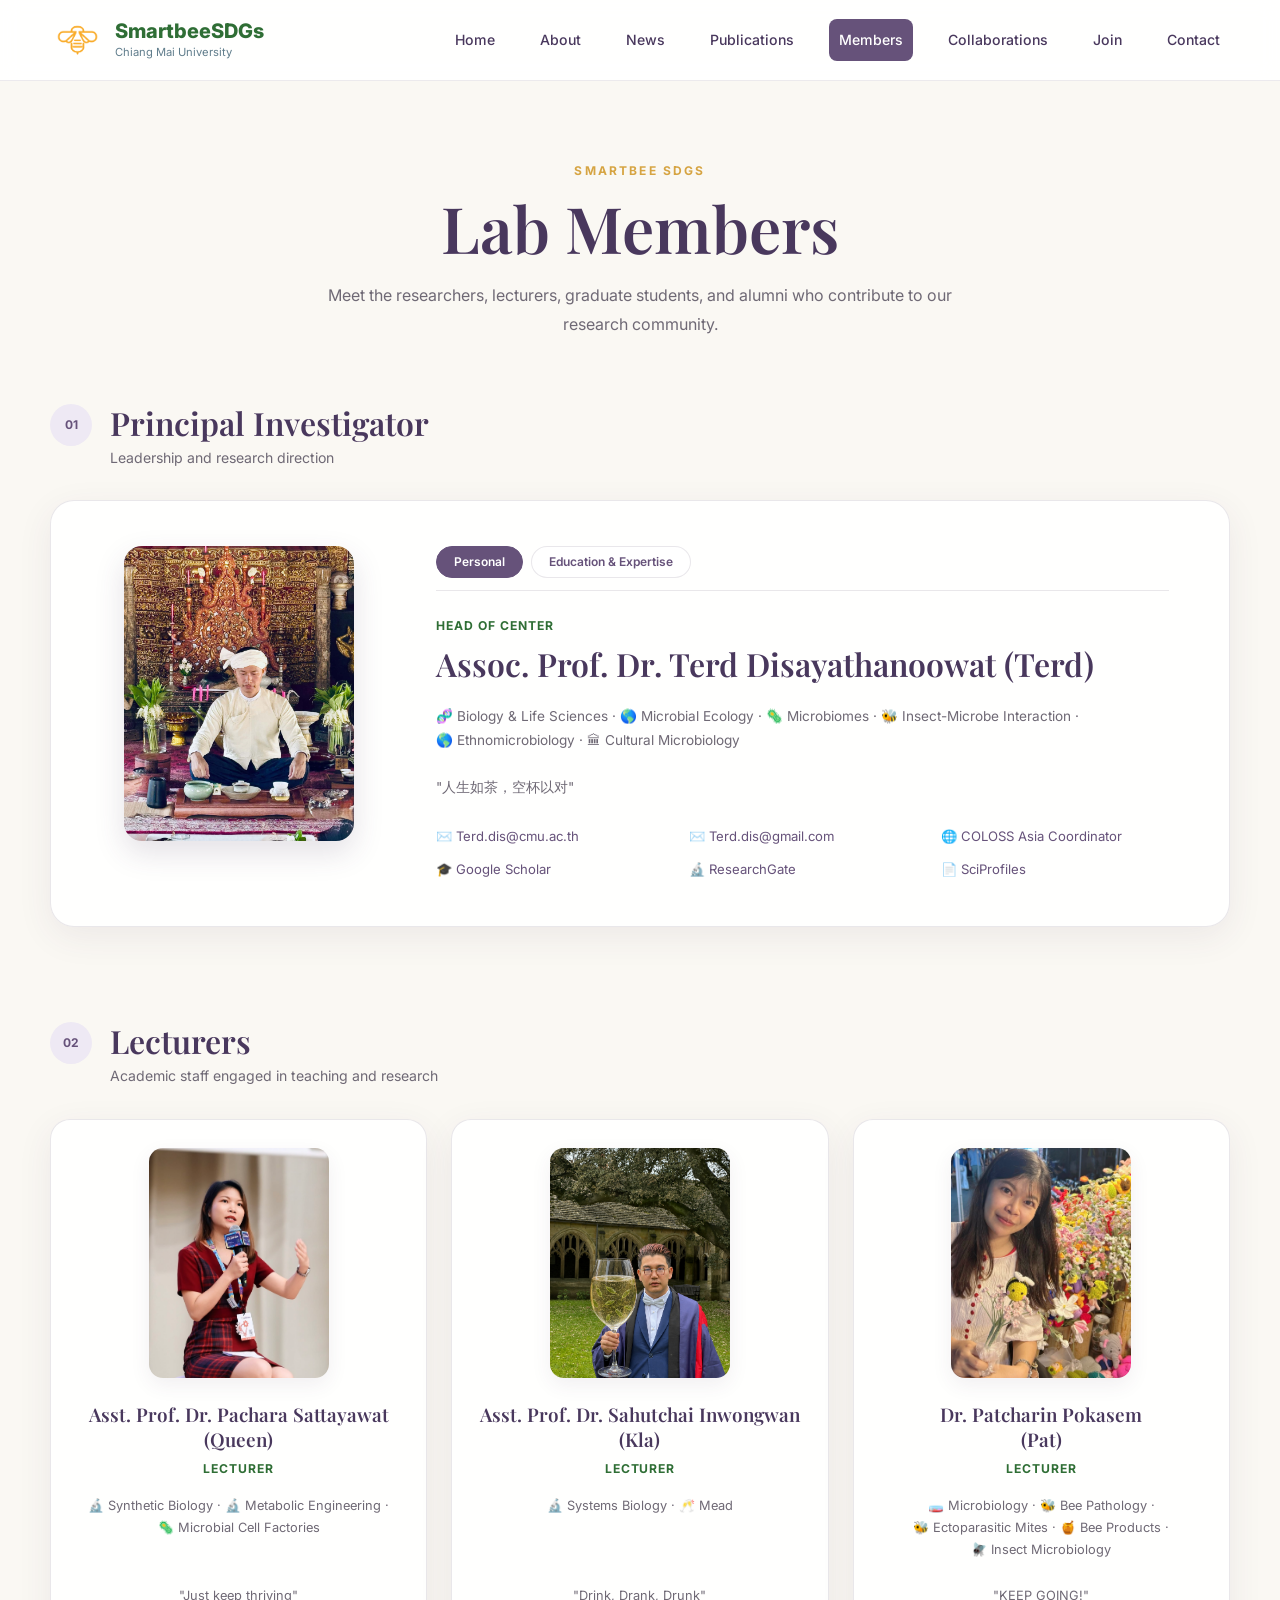
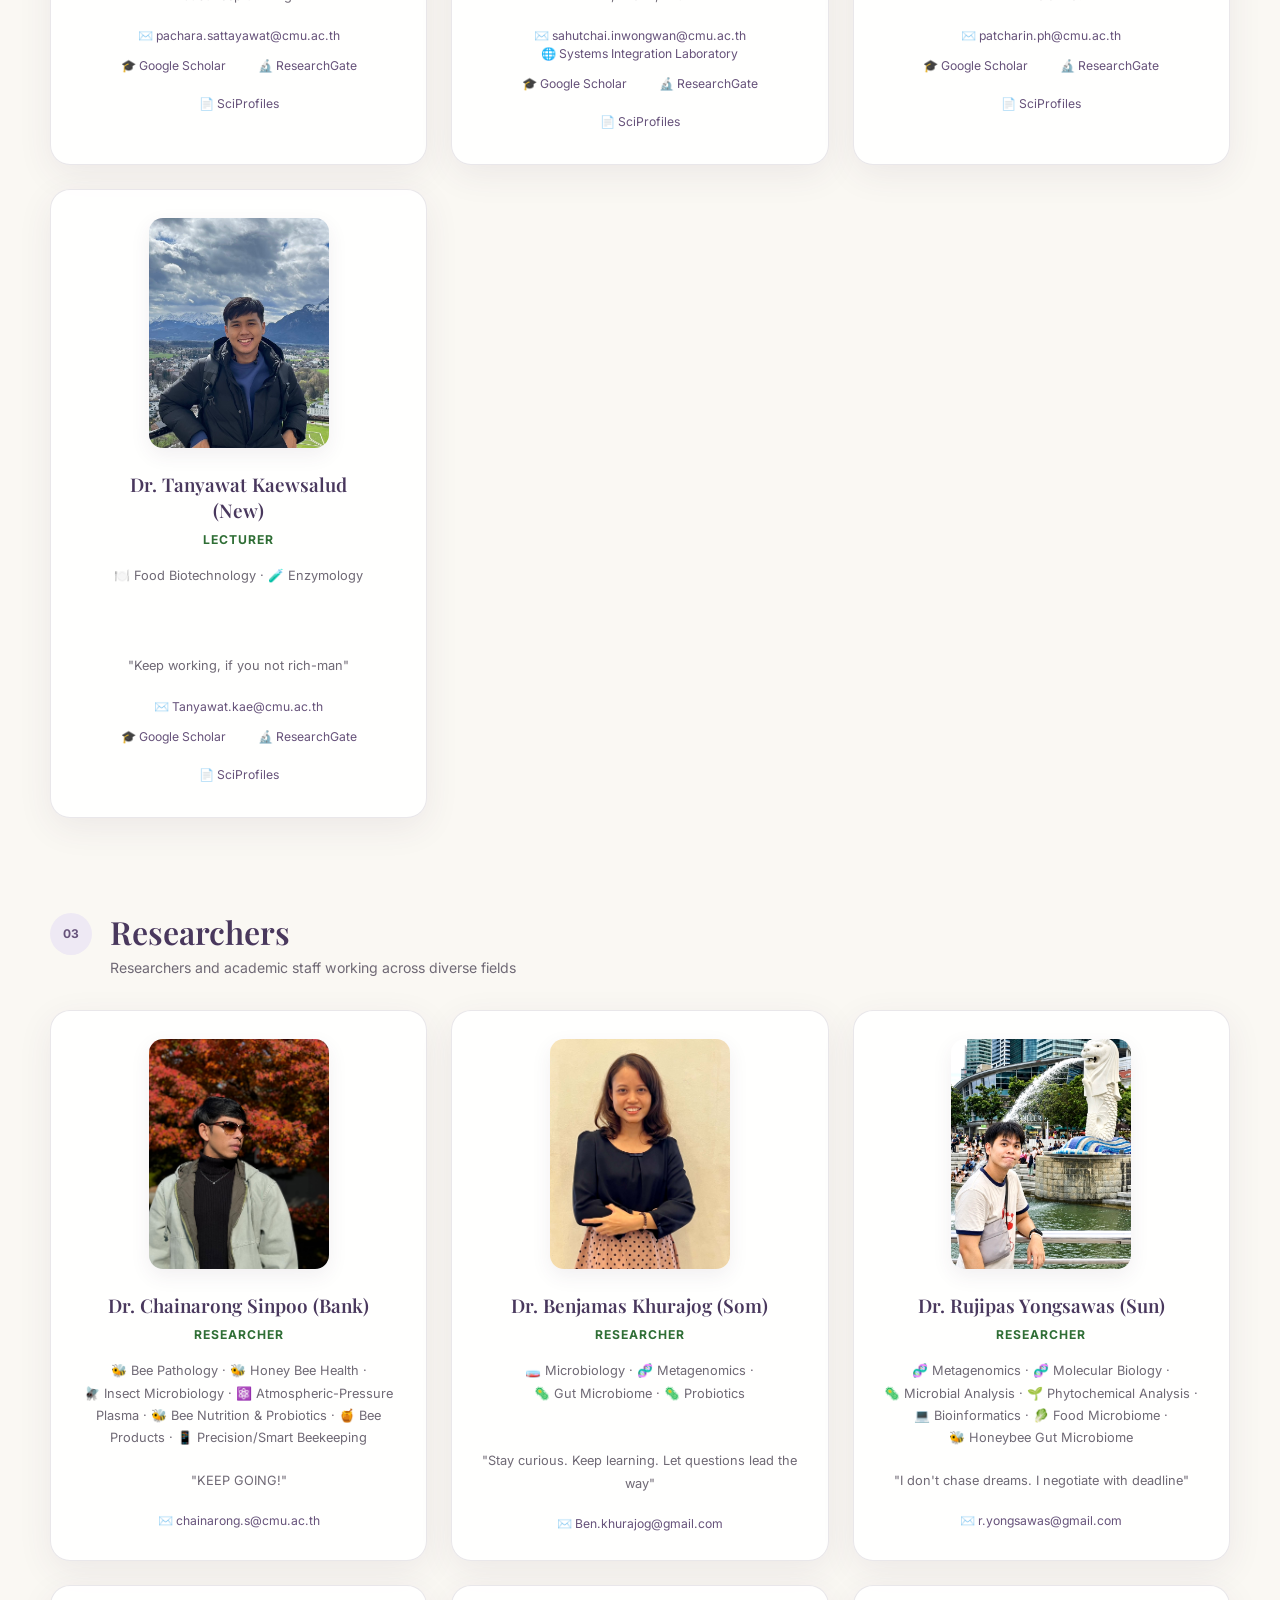
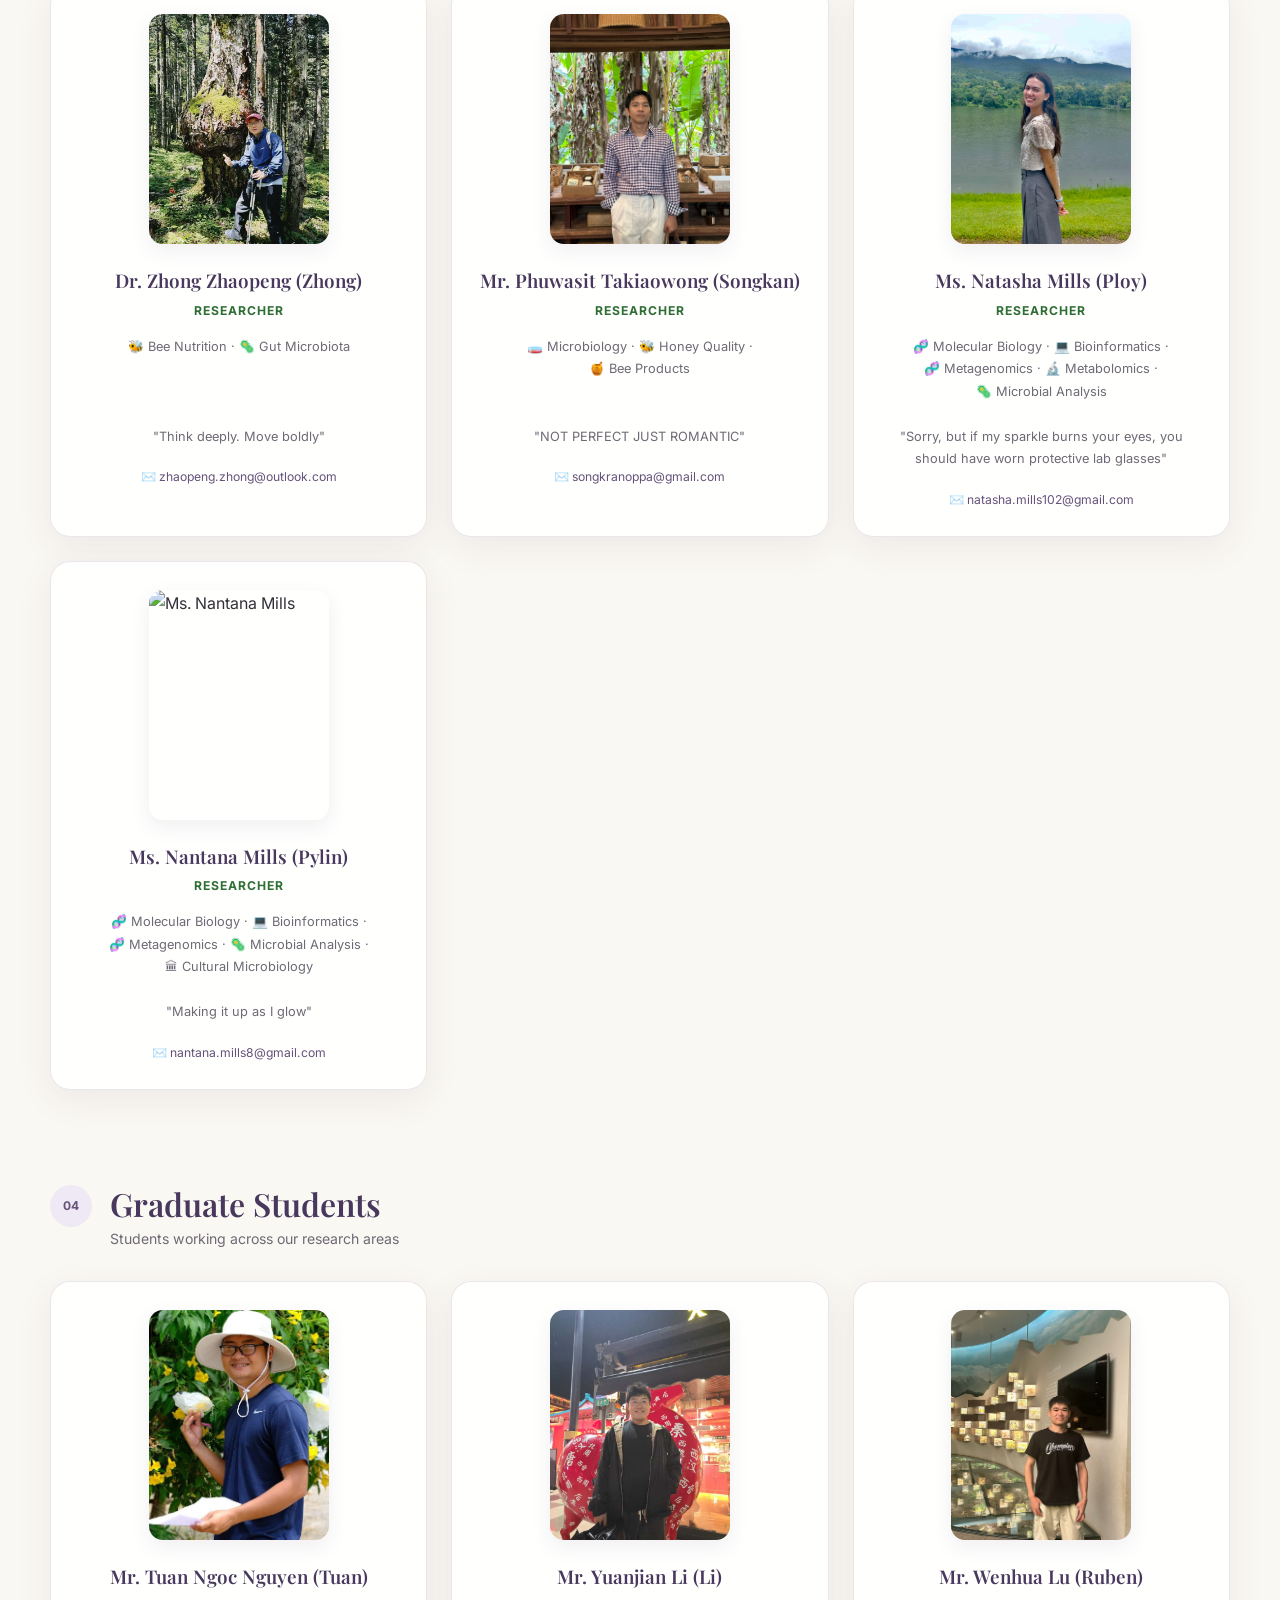
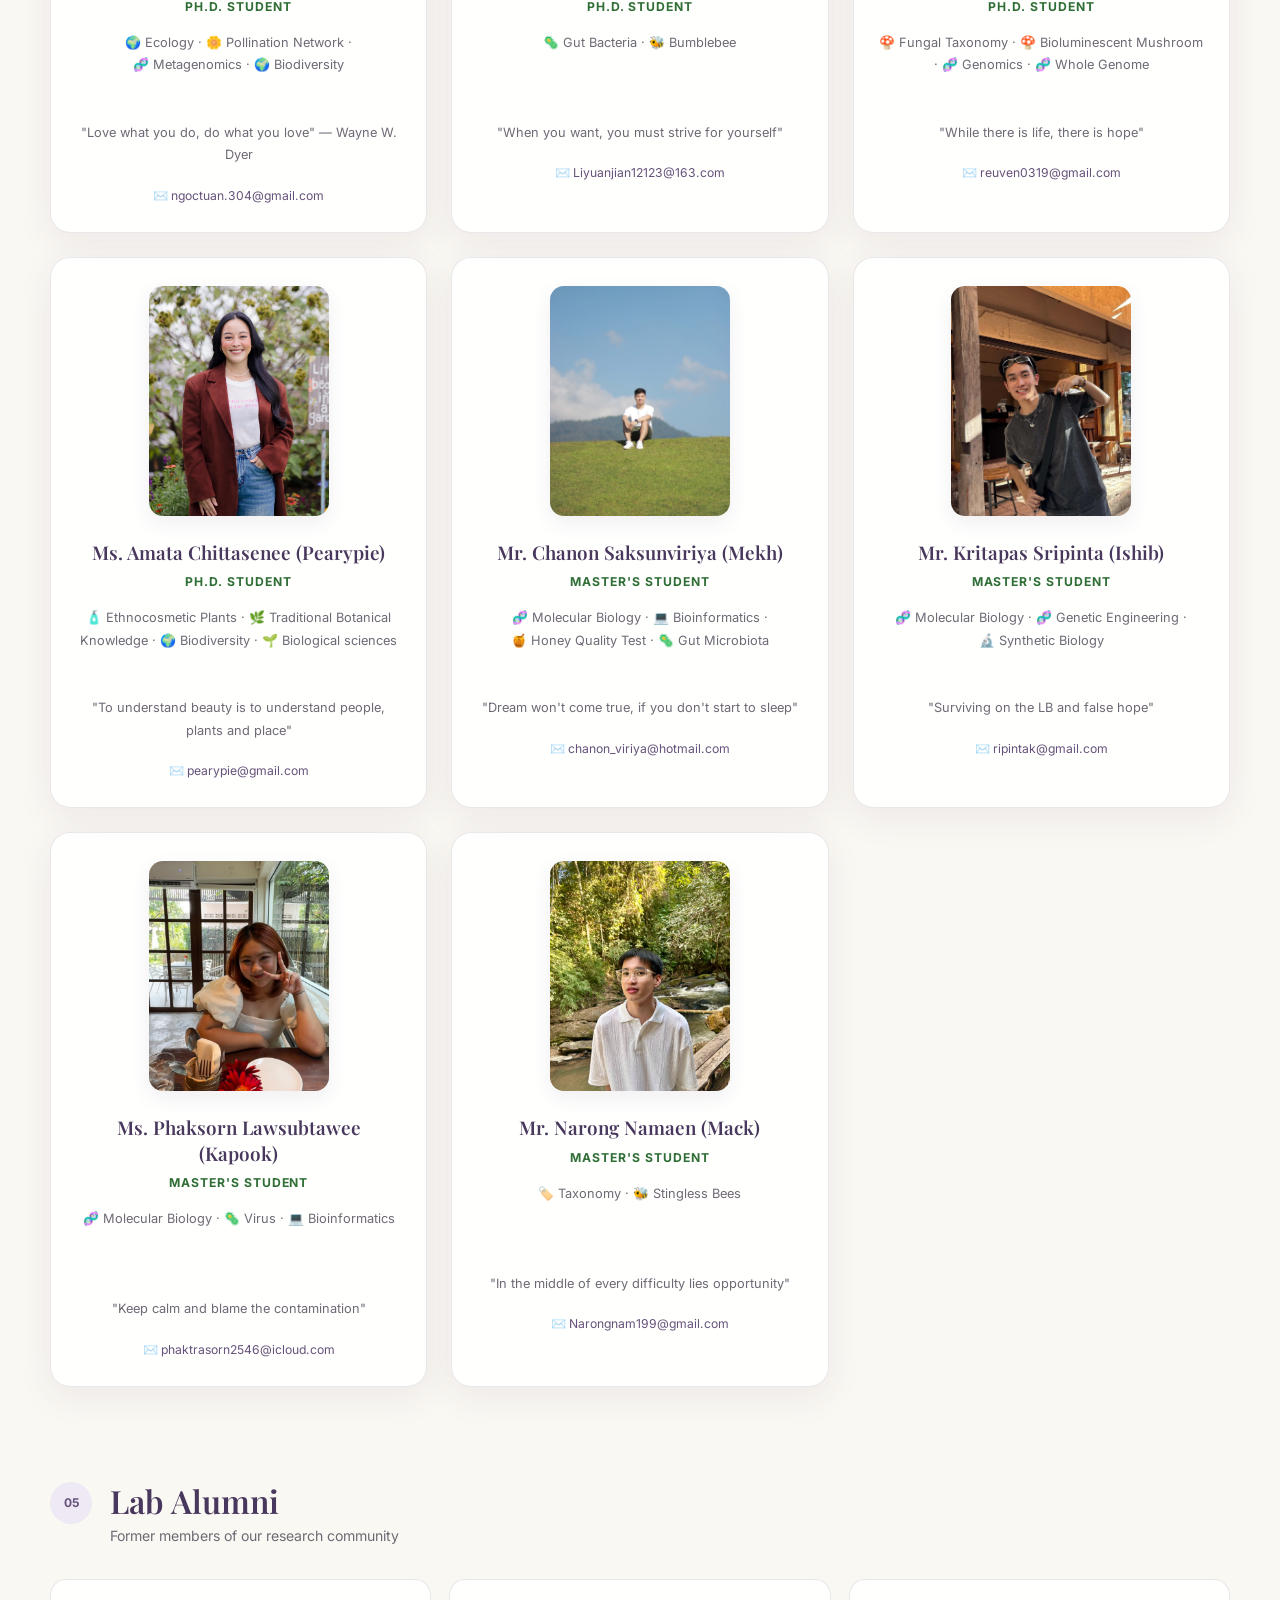
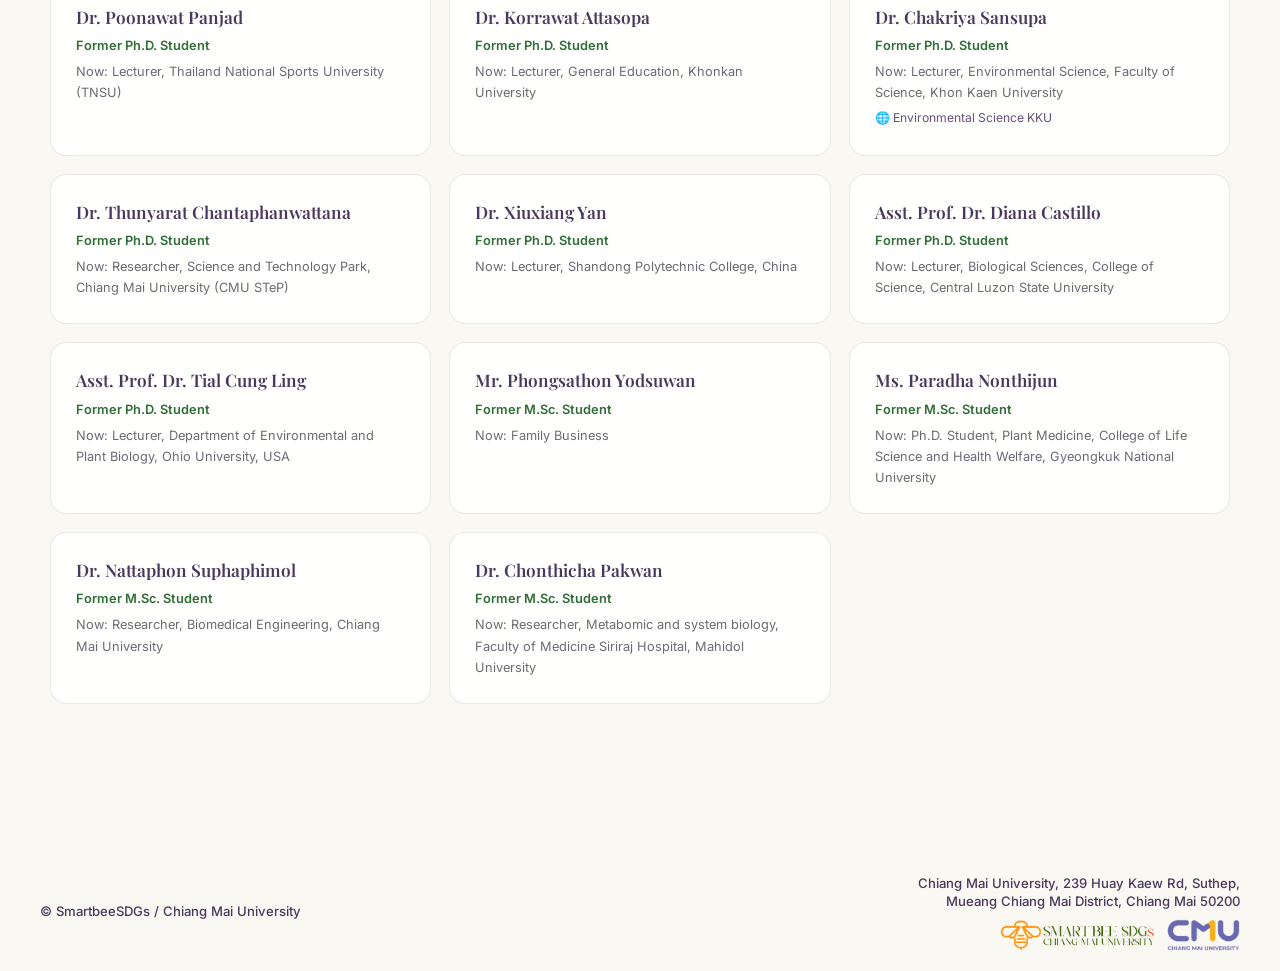
==== Member2.html @ 33138005 "Update Member2.html" ====
<!DOCTYPE html>
<html lang="en">

<head>
    <meta charset="UTF-8">
    <meta name="viewport" content="width=device-width, initial-scale=1.0">

    <title>Lab Members | SmartbeeSDGs</title>

    <meta name="description"
        content="Meet the members of SmartbeeSDGs, Chiang Mai University.">

    <!-- Google Fonts -->
    <link rel="preconnect" href="https://fonts.googleapis.com">
    <link rel="preconnect" href="https://fonts.gstatic.com" crossorigin>

    <link
        href="https://fonts.googleapis.com/css2?family=Inter:wght@300;400;500;600;700;800&family=Playfair+Display:wght@500;600;700&display=swap"
        rel="stylesheet">

    <!-- Member CSS -->
    <link rel="stylesheet" href="memstyles.css">
</head>


<body>

<!-- =========================================================
     HEADER
========================================================= -->

<header class="site-header">

    <nav class="nav container">

        <div class="brand-container">

            <img
                src="logoSDGs.png"
                class="nav-logo"
                alt="SmartbeeSDGs logo"
            >

            <a href="index.html" class="brand">
                SmartbeeSDGs
                <small>Chiang Mai University</small>
            </a>

        </div>


        <!-- Mobile Menu Button -->

        <button
            class="nav-toggle"
            id="navToggle"
            aria-label="Toggle navigation"
            type="button"
        >
            ☰
        </button>


        <!-- Navigation -->

        <ul class="nav-links" id="navLinks">

            <li>
                <a href="index.html" class="nav-link">
                    Home
                </a>
            </li>

            <li>
                <a href="index.html#about" class="nav-link">
                    About
                </a>
            </li>

            <li>
                <a href="index.html#News" class="nav-link">
                    News
                </a>
            </li>

            <li>
                <a href="Publications.html" class="nav-link">
                    Publications
                </a>
            </li>

            <li>
                <a href="Member2.html" class="nav-link active">
                    Members
                </a>
            </li>

            <li>
                <a href="Partners.html" class="nav-link">
                    Collaborations
                </a>
            </li>

            <li>
                <a href="index.html#join" class="nav-link">
                    Join
                </a>
            </li>

            <li>
                <a href="index.html#contact" class="nav-link">
                    Contact
                </a>
            </li>

        </ul>

    </nav>

</header>



<!-- =========================================================
     MAIN PAGE
========================================================= -->

<main class="members-page">


    <!-- =====================================================
         PAGE INTRO
    ====================================================== -->

    <section class="page-intro">

        <div class="container">

            <p class="eyebrow">
                SMARTBEE SDGs
            </p>

            <h1>
                Lab Members
            </h1>

            <p class="intro-text">
                Meet the researchers, lecturers, graduate students, and alumni
                who contribute to our research community.
            </p>

        </div>

    </section>



    <!-- =====================================================
     PRINCIPAL INVESTIGATOR
====================================================== -->

<section class="member-section container">

    <div class="section-heading">

        <span class="section-number">
            01
        </span>

        <div>
            <h2>
                Principal Investigator
            </h2>

            <p>
                Leadership and research direction
            </p>
        </div>

    </div>


    <!-- =================================================
         PI SWITCH
    ================================================== -->

    <div class="pi-switch">

        <!-- HIDDEN RADIO BUTTONS -->

        <input
            type="radio"
            name="pi-tab"
            id="pi-personal"
            checked
        >

        <input
            type="radio"
            name="pi-tab"
            id="pi-education-expertise"
        >


        <!-- =================================================
             PI CARD
        ================================================== -->

        <article class="pi-card">


            <!-- =================================================
                 IMAGE
            ================================================== -->

            <div class="pi-image">

                <img
                    src="Dr Terd.jpg"
                    alt="Assoc. Prof. Dr. Terd Disayathanoowat (Terd)"
                >

            </div>


            <!-- =================================================
                 INFORMATION
            ================================================== -->

            <div class="pi-content">


                <!-- =================================================
                     TABS
                ================================================== -->

                <div class="pi-tabs">

                    <label for="pi-personal">
                        Personal
                    </label>

                    <label for="pi-education-expertise">
                        Education &amp; Expertise
                    </label>

                </div>


                <!-- =================================================
                     PERSONAL INFORMATION
                ================================================== -->

                <div class="pi-panel pi-personal-panel">

                    <p class="member-role">
                        Head of Center
                    </p>

                    <h3>
                        Assoc. Prof. Dr. Terd Disayathanoowat (Terd)
                    </h3>

                    <div class="interest">

                        <p>
                            🧬 Biology &amp; Life Sciences ·
                            🌎 Microbial Ecology ·
                            🦠 Microbiomes ·
                            🐝 Insect-Microbe Interaction ·<br>
                            🌎 Ethnomicrobiology ·
                            🏛 Cultural Microbiology
                        </p>

                    </div>


                    <div class="member-quote" align="center">
                        "人生如茶，空杯以对"
                    </div>
                    <br>


                    <div class="email-list">

                        <div class="email-row">
                        <a href="mailto:Terd.dis@cmu.ac.th">
                            ✉️ Terd.dis@cmu.ac.th
                        </a>

                        <a href="mailto:Terd.dis@gmail.com">
                            ✉️ Terd.dis@gmail.com
                        </a>

                        <a href="https://coloss.org/regional-coordinators/">
                            🌐 COLOSS Asia Coordinator
                        </a>
                        </div>

                        <div class="email-row">
                        <a href="https://scholar.google.com/citations?user=JeKrn7kAAAAJ&hl=th">
                            🎓 Google Scholar
                        </a>
                        <a href="https://www.researchgate.net/profile/Terd-Disayathanoowat">
                             🔬 ResearchGate
                        </a>

                        <a href="https://sciprofiles.com/profile/terdcmu">
                              📄 SciProfiles
                        </a>
                        </div>

                    </div>

                </div>


                <!-- =================================================
                     EDUCATION + EXPERTISE
                ================================================== -->

                <div class="pi-panel pi-education-expertise-panel">

                    <p class="member-role">
                        Academic Background
                    </p>

                    <h3>
                        Education &amp; Experience
                    </h3>


                    <div class="education-expertise-grid">


                        <!-- =================================================
                             EDUCATION
                        ================================================== -->

                        <div class="education-column">

                            <h4>
                                🎓 Education
                            </h4>


                            <div class="timeline">


                                <!-- 2007–2012 -->

                                <div class="timeline-item">

                                    <span class="timeline-year">
                                        2007–2012
                                    </span>

                                    <div class="timeline-content">

                                        <h5>
                                            Ph.D. in Biology
                                        </h5>

                                        <p>
                                            <strong>
                                                Chiang Mai University,
                                                Thailand
                                            </strong>
                                        </p>

                                        <p>
                                            Thesis: Metagenomics study of bacteria
                                            in gut of thai farmed bees
                                            Supervisor: Prof.Dr.Panuwan Chantawannakul
                                        </p>

                                    </div>

                                </div>


                                <!-- 2003–2006 -->

                                <div class="timeline-item">

                                    <span class="timeline-year">
                                        2003–2006
                                    </span>

                                    <div class="timeline-content">

                                        <h5>
                                            B.S. in Biology
                                        </h5>

                                        <p>
                                            <strong>
                                                Chiang Mai University,
                                                Thailand
                                            </strong>
                                        </p>

                                        <p>
                                            (2nd class honor)
                                        </p>

                                    </div>

                                </div>

                            </div>

                        </div>


                        <!-- =================================================
                             EXPERTISE
                        ================================================== -->

                        <div class="expertise-column">

                            <h4>
                                🔬 Research Experience
                            </h4>


<div class="timeline">

    <!-- 2026–Present -->
    <div class="timeline-item">

        <span class="timeline-year">
            2026–Present
        </span>

        <div class="timeline-content">

            <h5>
                <a
                    href="https://www.nature.com/srep/"
                    target="_blank"
                    rel="noopener noreferrer"
                    class="journal-title-link"
                >
                    Scientific Reports <span class="external-link">↗</span>
                </a>
            </h5>

            <p>
                Editorial Board
            </p>

        </div>

    </div>


    <!-- 2025–2029 -->
    <div class="timeline-item">

        <span class="timeline-year">
            2025–2029
        </span>

        <div class="timeline-content">

            <h5>
            <a
                    href="https://coloss.org/regional-coordinators/"
                    target="_blank"
                    rel="noopener noreferrer"
                    class="journal-title-link"
                >
                    Coloss Asia Coordinator <span class="external-link">↗</span>
                </a>
            </h5>

            <p>
                Coordinator
            </p>

        </div>

    </div>


    <!-- 2025–Present -->
    <div class="timeline-item">

        <span class="timeline-year">
            2025–Present
        </span>

        <div class="timeline-content">

            <h5>
                <a
                    href="https://apr.pensoft.net"
                    target="_blank"
                    rel="noopener noreferrer"
                    class="journal-title-link"
                >
                    Advances in Pollinator Research
                    <span class="external-link">↗</span>
                </a>
            </h5>

            <p>
                Editorial Board
            </p>

        </div>

    </div>


    <!-- 2024–Present -->
    <div class="timeline-item">

        <span class="timeline-year">
            2024–Present
        </span>

        <div class="timeline-content">

            <h5>
                <a
                    href="https://smartbee2704.github.io/smartbeeSDGs/"
                    target="_blank"
                    rel="noopener noreferrer"
                    class="journal-title-link"
                >
                    Smart Bee SDGs Research Center
                    <span class="external-link">↗</span>
                </a>
            </h5>

            <p>
                Head of Research Center
            </p>
            </h5>

        </div>

    </div>


    <!-- 2023–Present -->
    <div class="timeline-item">

        <span class="timeline-year">
            2023–Present
        </span>

        <div class="timeline-content">

            <h5>
                <a
                    href="https://www.frontiersin.org/journals/insect-science"
                    target="_blank"
                    rel="noopener noreferrer"
                    class="journal-title-link"
                >
                    Frontiers in Insect Science
                    <span class="external-link">↗</span>
                </a>
            </h5>

            <p>
                Editorial Board
            </p>

        </div>

    </div>


    <!-- 2022–Present -->
    <div class="timeline-item">

        <span class="timeline-year">
            2022–Present
        </span>

        <div class="timeline-content">

            <h5>
                <a
                    href="https://www.mdpi.com/journal/insects"
                    target="_blank"
                    rel="noopener noreferrer"
                    class="journal-title-link"
                >
                    Insects (MDPI) <span class="external-link">↗</span>
                </a>
            </h5>

            <p>
                Editorial Board
            </p>

        </div>

    </div>


    <!-- 2017–2018 -->
    <div class="timeline-item">

        <span class="timeline-year">
            2017–2018
        </span>

        <div class="timeline-content">

            <h5>
                Postdoctoral Research Fellow
            </h5>

            <p>
                <a href="https://tysp.cstec.org.cn/en/" 
                   target="_blank" 
                   rel="noopener noreferrer" 
                   class="timeline-link"
                   >
                   Talented Young Scientist Program
                   <span class="external-link">↗</span>
                  </a>
            </p>

            <p>
                Kunming University of Science and Technology, China
            </p>

            <p>
                Bees and Microbes
            </p>

            <p>
                <a href="Https://English.Kmust.Edu.Cn/" 
                   target="_blank" 
                   rel="noopener noreferrer" 
                   class="timeline-link"
                   >
                   Supervisor: Prof.Dr. Jun Gou
                   <span class="external-link">↗</span>
                </a>
            </p>

        </div>

    </div>


    <!-- 2013–Present -->
    <div class="timeline-item">

        <span class="timeline-year">
            2013–Present
        </span>

        <div class="timeline-content">

            <h5>
                Associate Professor
            </h5>

            <p>
                Chiang Mai University
            </p>

        </div>

    </div>


    <!-- 2012–2013 -->
    <div class="timeline-item">

        <span class="timeline-year">
            2012–2013
        </span>

        <div class="timeline-content">

            <h5>
                Postdoctoral Research Fellow
            </h5>

            <p>
                General Zoology, Martin Luther University Halle-Wittenberg, Germany
            </p>

            <p>
                Bee Health
            </p>

            <p>
                   <a href="https://www.zoologie.uni-halle.de/allgemeine_zoologie/staff/prof._dr._robert_paxton/" 
                   target="_blank" 
                   rel="noopener noreferrer" 
                   class="timeline-link"
                   >
                   Supervisor: Prof. Dr. Robert J. Paxton
                   <span class="external-link">↗</span>
                </a>
            </p>

        </div>

    </div>


    <!-- 2011 -->
    <div class="timeline-item">

        <span class="timeline-year">
            2011
        </span>

        <div class="timeline-content">

            <h5>
                Research Intern
            </h5>

            <p>
                National Institute of Livestock and Grassland Science, Tsukuba, Japan
            </p>

            <p>
                Bee Science
            </p>

            <p>
                <a href="https://honeybeehealth2021.github.io/Invited-Speakers/Kiyoshi_KIMURA/" 
                   target="_blank" 
                   rel="noopener noreferrer" 
                   class="timeline-link"
                   >
                   Supervisor: Prof. Dr. Kiyoshi Kimura
                   <span class="external-link">↗</span>
                </a>
            </p>

        </div>

    </div>


    <!-- 2009–2010 -->
    <div class="timeline-item">

        <span class="timeline-year">
            2009–2010
        </span>

        <div class="timeline-content">

            <h5>
                Research Intern
            </h5>

            <p>
                University of York, UK
            </p>

            <p>
                Microbial Ecology
            </p>

            <p>
                
                <a href="https://www.york.ac.uk/biology/research/ecology-evolution/j-peter-w-young/" 
                   target="_blank" 
                   rel="noopener noreferrer" 
                   class="timeline-link"
                   >
                  Supervisor: Prof. Dr. John Peter W. Young
                  <span class="external-link">↗</span>
                </a>
            </p>

        </div>

    </div>

</div>



                            </div>

                        </div>


                    </div>

                </div>


            </div>

        </article>

    </div>

</section>




    <!-- =====================================================
         LECTURERS
    ====================================================== -->

    <section class="member-section container">

        <div class="section-heading">

            <span class="section-number">
                02
            </span>

            <div>
                <h2>
                    Lecturers
                </h2>

                <p>
                    Academic staff engaged in teaching and research
                </p>
            </div>

        </div>


        <div class="members-grid">


            <!-- Pachara -->

            <article class="member-card">

                <div class="member-image">
                    <img
                        src="Aj queen.png"
                        alt="Asst. Prof. Dr. Pachara Sattayawat"
                    >
                </div>

                <div class="member-info">

                    <h3>
                        Asst. Prof. Dr. Pachara Sattayawat (Queen)
                    </h3>

                    <p class="member-role">
                        Lecturer
                    </p>

                    <div class="interest">
                        🔬 Synthetic Biology ·
                        🔬 Metabolic Engineering ·<br>
                        🦠 Microbial Cell Factories
                    </div>

                    <div class="member-quote">
                        "Just keep thriving"
                    </div>

                    <a
                        class="member-email"
                        href="mailto:pachara.sattayawat@cmu.ac.th"
                    >
                        ✉️ pachara.sattayawat@cmu.ac.th
                    </a>

                    
                   <!-- Academic Profile Links (Pills / Badges) -->
                    <div class="academic-links">
                    <a class="profile-link" href="https://scholar.google.com/citations?user=9Vba_7kAAAAJ&hl=en" target="_blank" rel="noopener noreferrer">
                    🎓 Google Scholar
                    </a>
                    <a class="profile-link" href="https://www.researchgate.net/profile/Pachara-Sattayawat-3" target="_blank" rel="noopener noreferrer">
                    🔬 ResearchGate
                    </a>
                    <a class="profile-link" href="https://sciprofiles.com/profile/2329953" target="_blank" rel="noopener noreferrer">
                    📄 SciProfiles
                    </a>
                    </div>

                    
                </div>

            </article>



            <!-- Sahutchai -->

            <article class="member-card">

                <div class="member-image">
                    <img
                        src="Dr Kla.png"
                        alt="Asst. Prof. Dr. Sahutchai Inwongwan"
                    >
                </div>

                <div class="member-info">

                    <h3>
                        Asst. Prof. Dr. Sahutchai Inwongwan (Kla)
                    </h3>

                    <p class="member-role">
                        Lecturer
                    </p>

                    <div class="interest">
                        🔬 Systems Biology · 🥂 Mead
                    </div>

                    <div class="member-quote">
                        "Drink, Drank, Drunk"
                    </div>

                    <a
                        class="member-email"
                        href="mailto:sahutchai.inwongwan@cmu.ac.th"
                    >
                        ✉️ sahutchai.inwongwan@cmu.ac.th
                    </a>

                    <a
                        class="member-email"
                        href="https://fluxboi.github.io"
                        target="_blank"
                        rel="noopener noreferrer"
                    >
                        <p>
                        🌐 Systems Integration Laboratory
                        </p>
                    </a>

                    <!-- Academic Profile Links (Pills / Badges) -->
                    <div class="academic-links">
                    <a class="profile-link" href="https://scholar.google.com/citations?user=2-pXptoAAAAJ&hl=th" target="_blank" rel="noopener noreferrer">
                    🎓 Google Scholar
                    </a>
                    <a class="profile-link" href="https://www.researchgate.net/profile/Sahutchai-Inwongwan-2" target="_blank" rel="noopener noreferrer">
                    🔬 ResearchGate
                    </a>
                    <a class="profile-link" href="https://sciprofiles.com/profile/4284821/publications" target="_blank" rel="noopener noreferrer">
                    📄 SciProfiles
                    </a>
                    </div>
                    
                </div>

            </article>



            <!-- Patcharin -->

            <article class="member-card">

                <div class="member-image">
                    <img
                        src="Aj Pat.png"
                        alt="Dr. Patcharin Pokasem"
                    >
                </div>

                <div class="member-info">

                    <h3>
                        Dr. Patcharin Pokasem <br>(Pat)
                    </h3>

                    <p class="member-role">
                        Lecturer
                    </p>

                    <div class="interest">
                        🧫 Microbiology ·
                        🐝 Bee Pathology ·<br>
                        🐝 Ectoparasitic Mites ·
                        🍯 Bee Products ·<br>
                        🪰 Insect Microbiology
                    </div>

                    <div class="member-quote">
                        "KEEP GOING!"
                    </div>

                    <a
                        class="member-email"
                        href="mailto:patcharin.ph@cmu.ac.th"
                    >
                        ✉️ patcharin.ph@cmu.ac.th
                    </a>

                    <!-- Academic Profile Links (Pills / Badges) -->
                    <div class="academic-links">
                    <a class="profile-link" href="https://scholar.google.com/citations?user=zIE-LcwAAAAJ&hl=th" target="_blank" rel="noopener noreferrer">
                    🎓 Google Scholar
                    </a>
                    <a class="profile-link" href="https://www.researchgate.net/profile/Patcharin-Phokasem" target="_blank" rel="noopener noreferrer">
                    🔬 ResearchGate
                    </a>
                    <a class="profile-link" href="https://sciprofiles.com/profile/1891849/publications" target="_blank" rel="noopener noreferrer">
                    📄 SciProfiles
                    </a>
                    </div>

                </div>

            </article>



            <!-- Tanyawat -->

            <article class="member-card">

                <div class="member-image">
                    <img
                        src="Aj new.png"
                        alt="Dr. Tanyawat Kaewsalud"
                    >
                </div>

                <div class="member-info">

                    <h3>
                        Dr. Tanyawat Kaewsalud <br>(New)
                    </h3>

                    <p class="member-role">
                        Lecturer
                    </p>

                    <div class="interest">
                        🍽️ Food Biotechnology ·
                        🧪 Enzymology
                    </div>

                    <div class="member-quote">
                        "Keep working, if you not rich-man"
                    </div>

                    <a
                        class="member-email"
                        href="mailto:Tanyawat.kae@cmu.ac.th"
                    >
                        ✉️ Tanyawat.kae@cmu.ac.th
                    </a>

                    <!-- Academic Profile Links (Pills / Badges) -->
                    <div class="academic-links">
                    <a class="profile-link" href="https://scholar.google.com/citations?user=T6oqsl0AAAAJ&hl=en" target="_blank" rel="noopener noreferrer">
                    🎓 Google Scholar
                    </a>
                    <a class="profile-link" href="https://www.researchgate.net/profile/Tanyawat-Kaewsalud" target="_blank" rel="noopener noreferrer">
                    🔬 ResearchGate
                    </a>
                    <a class="profile-link" href="https://sciprofiles.com/profile/3476661/publications" target="_blank" rel="noopener noreferrer">
                    📄 SciProfiles
                    </a>
                    </div>

                </div>

            </article>

        </div>

    </section>



    <!-- =====================================================
         RESEARCHERS
    ====================================================== -->

    <section class="member-section container">

        <div class="section-heading">

            <span class="section-number">
                03
            </span>

            <div>
                <h2>
                    Researchers
                </h2>

                <p>
                    Researchers and academic staff working across diverse fields
                </p>
            </div>

        </div>


        <div class="members-grid">


            <!-- Chainarong -->

            <article class="member-card">

                <div class="member-image">
                    <img
                        src="pbank.jpeg"
                        alt="Dr. Chainarong Sinpoo"
                    >
                </div>

                <div class="member-info">

                    <h3>
                        Dr. Chainarong Sinpoo (Bank)
                    </h3>

                    <p class="member-role">
                        Researcher
                    </p>

                    <div class="interest">
                        🐝 Bee Pathology ·
                        🐝 Honey Bee Health ·<br>
                        🪰 Insect Microbiology ·
                        ⚛️ Atmospheric-Pressure Plasma ·
                        🐝 Bee Nutrition & Probiotics ·
                        🍯 Bee Products ·
                        📱 Precision/Smart Beekeeping
                    </div>

                    <div class="member-quote">
                        "KEEP GOING!"
                    </div>

                    <a
                        class="member-email"
                        href="mailto:Chainarong.s@cmu.ac.th"
                    >
                        ✉️ chainarong.s@cmu.ac.th
                    </a>

                </div>

            </article>



            <!-- Benjamas -->

            <article class="member-card">

                <div class="member-image">
                    <img
                        src="P Som.png"
                        alt="Dr. Benjamas Khurajog"
                    >
                </div>

                <div class="member-info">

                    <h3>
                        Dr. Benjamas Khurajog (Som)
                    </h3>

                    <p class="member-role">
                        Researcher
                    </p>

                    <div class="interest">
                        🧫 Microbiology ·
                        🧬 Metagenomics ·<br>
                        🦠 Gut Microbiome ·
                        🦠 Probiotics
                    </div>

                    <div class="member-quote">
                        "Stay curious. Keep learning. Let questions lead the way"
                    </div>

                    <a
                        class="member-email"
                        href="mailto:Ben.khurajog@gmail.com"
                    >
                        ✉️ Ben.khurajog@gmail.com
                    </a>

                </div>

            </article>



            <!-- Rujipas -->

            <article class="member-card">

                <div class="member-image">
                    <img
                        src="Sun.png"
                        alt="Dr. Rujipas Yongsawas"
                    >
                </div>

                <div class="member-info">

                    <h3>
                        Dr. Rujipas Yongsawas (Sun)
                    </h3>

                    <p class="member-role">
                        Researcher
                    </p>

                    <div class="interest">
                        🧬 Metagenomics ·
                        🧬 Molecular Biology ·<br>
                        🦠 Microbial Analysis ·
                        🌱 Phytochemical Analysis ·<br>
                        💻 Bioinformatics ·
                        🥬 Food Microbiome ·<br>
                        🐝 Honeybee Gut Microbiome
                    </div>

                    <div class="member-quote">
                        "I don't chase dreams. I negotiate with deadline"
                    </div>

                    <a
                        class="member-email"
                        href="mailto:r.yongsawas@gmail.com"
                    >
                        ✉️ r.yongsawas@gmail.com
                    </a>

                </div>

            </article>



            <!-- Zhong -->

            <article class="member-card">

                <div class="member-image">
                    <img
                        src="Dr Zhong.png"
                        alt="Dr. Zhong Zhaopeng"
                    >
                </div>

                <div class="member-info">

                    <h3>
                        Dr. Zhong Zhaopeng (Zhong)
                    </h3>

                    <p class="member-role">
                        Researcher
                    </p>

                    <div class="interest">
                        🐝 Bee Nutrition ·
                        🦠 Gut Microbiota
                    </div>

                    <div class="member-quote">
                        "Think deeply. Move boldly"
                    </div>

                    <a
                        class="member-email"
                        href="mailto:zhaopeng.zhong@outlook.com"
                    >
                        ✉️ zhaopeng.zhong@outlook.com
                    </a>

                </div>

            </article>



            <!-- Phuwasit -->

            <article class="member-card">

                <div class="member-image">
                    <img
                        src="IMG_8655.png"
                        alt="Mr. Phuwasit Takiaowong"
                    >
                </div>

                <div class="member-info">

                    <h3>
                        Mr. Phuwasit Takiaowong (Songkan)
                    </h3>

                    <p class="member-role">
                        Researcher
                    </p>

                    <div class="interest">
                        🧫 Microbiology ·
                        🐝 Honey Quality ·<br>
                        🍯 Bee Products
                    </div>

                    <div class="member-quote">
                        "NOT PERFECT JUST ROMANTIC"
                    </div>

                    <a
                        class="member-email"
                        href="mailto:songkranoppa@gmail.com"
                    >
                        ✉️ songkranoppa@gmail.com
                    </a>

                </div>

            </article>



            <!-- Natasha -->

            <article class="member-card">

                <div class="member-image">
                    <img
                        src="Ploy.png"
                        alt="Ms. Natasha Mills"
                    >
                </div>

                <div class="member-info">

                    <h3>
                        Ms. Natasha Mills (Ploy)
                    </h3>

                    <p class="member-role">
                        Researcher
                    </p>

                    <div class="interest">
                        🧬 Molecular Biology ·
                        💻 Bioinformatics ·<br>
                        🧬 Metagenomics ·
                        🔬 Metabolomics ·<br>
                        🦠 Microbial Analysis
                    </div>

                    <div class="member-quote">
                        "Sorry, but if my sparkle burns your eyes, you should have worn protective lab glasses"
                    </div>

                    <a
                        class="member-email"
                        href="mailto:natasha.mills102@gmail.com"
                    >
                        ✉️ natasha.mills102@gmail.com
                    </a>

                </div>

            </article>



            <!-- Nantana -->

            <article class="member-card">

                <div class="member-image">
                    <img
                        src="Pylin.png"
                        alt="Ms. Nantana Mills"
                    >
                </div>

                <div class="member-info">

                    <h3>
                        Ms. Nantana Mills (Pylin)
                    </h3>

                    <p class="member-role">
                        Researcher
                    </p>

                    <div class="interest">
                        🧬 Molecular Biology ·
                        💻 Bioinformatics ·<br>
                        🧬 Metagenomics ·
                        🦠 Microbial Analysis ·<br>
                        🏛 Cultural Microbiology
                    </div>

                    <div class="member-quote">
                        "Making it up as I glow"
                    </div>

                    <a
                        class="member-email"
                        href="mailto:nantana.mills8@gmail.com"
                    >
                        ✉️ nantana.mills8@gmail.com
                    </a>

                </div>

            </article>

        </div>

    </section>



    <!-- =====================================================
         GRADUATE STUDENTS
    ====================================================== -->

    <section class="member-section container">

        <div class="section-heading">

            <span class="section-number">
                04
            </span>

            <div>
                <h2>
                    Graduate Students
                </h2>

                <p>
                    Students working across our research areas
                </p>
            </div>

        </div>


        <div class="members-grid">


            <!-- Tuan -->

            <article class="member-card">

                <div class="member-image">
                    <img
                        src="Tuan.png"
                        alt="Mr. Tuan Ngoc Nguyen"
                    >
                </div>

                <div class="member-info">

                    <h3>
                        Mr. Tuan Ngoc Nguyen (Tuan)
                    </h3>

                    <p class="member-role">
                        Ph.D. Student
                    </p>

                    <div class="interest">
                        🌍 Ecology ·
                        🌼 Pollination Network ·<br>
                        🧬 Metagenomics ·
                        🌍 Biodiversity
                    </div>

                    <div class="member-quote">
                        "Love what you do, do what you love" — Wayne W. Dyer
                    </div>

                    <a
                        class="member-email"
                        href="mailto:ngoctuan.304@gmail.com"
                    >
                        ✉️ ngoctuan.304@gmail.com
                    </a>

                </div>

            </article>



            <!-- Yuanjian -->

            <article class="member-card">

                <div class="member-image">
                    <img
                        src="Yuanjian.png"
                        alt="Mr. Yuanjian Li"
                    >
                </div>

                <div class="member-info">

                    <h3>
                        Mr. Yuanjian Li (Li)
                    </h3>

                    <p class="member-role">
                        Ph.D. Student
                    </p>

                    <div class="interest">
                        🦠 Gut Bacteria ·
                        🐝 Bumblebee
                    </div>

                    <div class="member-quote">
                        "When you want, you must strive for yourself"
                    </div>

                    <a
                        class="member-email"
                        href="mailto:Liyuanjian12123@163.com"
                    >
                        ✉️ Liyuanjian12123@163.com
                    </a>

                </div>

            </article>



            <!-- Wenhua -->

            <article class="member-card">

                <div class="member-image">
                    <img
                        src="Wenhua.png"
                        alt="Mr. Wenhua Lu"
                    >
                </div>

                <div class="member-info">

                    <h3>
                        Mr. Wenhua Lu (Ruben)
                    </h3>

                    <p class="member-role">
                        Ph.D. Student
                    </p>

                    <div class="interest">
                        🍄 Fungal Taxonomy ·
                        🍄 Bioluminescent Mushroom ·
                        🧬 Genomics ·
                        🧬 Whole Genome
                    </div>

                    <div class="member-quote">
                        "While there is life, there is hope"
                    </div>

                    <a
                        class="member-email"
                        href="mailto:reuven0319@gmail.com"
                    >
                        ✉️ reuven0319@gmail.com
                    </a>

                </div>

            </article>


            <!-- Pear -->

            <article class="member-card">

                <div class="member-image">
                    <img
                        src="pear.png"
                        alt="Pearypie"
                    >
                </div>

                <div class="member-info">

                    <h3>
                        Ms. Amata Chittasenee (Pearypie)
                    </h3>

                    <p class="member-role">
                        Ph.D. Student
                    </p>

                    <div class="interest">
                        🧴 Ethnocosmetic Plants · 🌿 Traditional Botanical Knowledge · 🌍 Biodiversity · 🌱 Biological sciences
                    </div>

                    <div class="member-quote">
                        "To understand beauty is to understand people, plants and place"
                    </div>

                    <a
                        class="member-email"
                        href="mailto:pearypie@gmail.com"
                    >
                        ✉️ pearypie@gmail.com
                    </a>

                </div>

            </article>



            <!-- Chanon -->

            <article class="member-card">

                <div class="member-image">
                    <img
                        src="Mek.png"
                        alt="Mr. Chanon Saksunviriya"
                    >
                </div>

                <div class="member-info">

                    <h3>
                        Mr. Chanon Saksunviriya (Mekh)
                    </h3>

                    <p class="member-role">
                        Master's Student
                    </p>

                    <div class="interest">
                        🧬 Molecular Biology ·
                        💻 Bioinformatics ·<br>
                        🍯 Honey Quality Test ·
                        🦠 Gut Microbiota
                    </div>

                    <div class="member-quote">
                        "Dream won't come true, if you don't start to sleep"
                    </div>

                    <a
                        class="member-email"
                        href="mailto:chanon_viriya@hotmail.com"
                    >
                        ✉️ chanon_viriya@hotmail.com
                    </a>

                </div>

            </article>



            <!-- Kritapas -->

            <article class="member-card">

                <div class="member-image">
                    <img
                        src="Ishib.png"
                        alt="Mr. Kritapas Sripinta"
                    >
                </div>

                <div class="member-info">

                    <h3>
                        Mr. Kritapas Sripinta (Ishib)
                    </h3>

                    <p class="member-role">
                        Master's Student
                    </p>

                    <div class="interest">
                        🧬 Molecular Biology ·
                        🧬 Genetic Engineering ·<br>
                        🔬 Synthetic Biology
                    </div>

                    <div class="member-quote">
                        "Surviving on the LB and false hope"
                    </div>

                    <a
                        class="member-email"
                        href="mailto:ripintak@gmail.com"
                    >
                        ✉️ ripintak@gmail.com
                    </a>

                </div>

            </article>



            <!-- Phaksorn -->

            <article class="member-card">

                <div class="member-image">
                    <img
                        src="KP.png"
                        alt="Ms. Phaksorn Lawsubtawee"
                    >
                </div>

                <div class="member-info">

                    <h3>
                        Ms. Phaksorn Lawsubtawee (Kapook)
                    </h3>

                    <p class="member-role">
                        Master's Student
                    </p>

                    <div class="interest">
                        🧬 Molecular Biology ·
                        🦠 Virus ·
                        💻 Bioinformatics
                    </div>

                    <div class="member-quote">
                        "Keep calm and blame the contamination"
                    </div>

                    <a
                        class="member-email"
                        href="mailto:phaktrasorn2546@icloud.com"
                    >
                        ✉️ phaktrasorn2546@icloud.com
                    </a>

                </div>

            </article>



            <!-- Narong -->

            <article class="member-card">

                <div class="member-image">
                    <img
                        src="Mack.png"
                        alt="Mr. Narong Namaen"
                    >
                </div>

                <div class="member-info">

                    <h3>
                        Mr. Narong Namaen (Mack)
                    </h3>

                    <p class="member-role">
                        Master's Student
                    </p>

                    <div class="interest">
                        🏷️ Taxonomy ·
                        🐝 Stingless Bees
                    </div>

                    <div class="member-quote">
                        "In the middle of every difficulty lies opportunity"
                    </div>

                    <a
                        class="member-email"
                        href="mailto:Narongnam199@gmail.com"
                    >
                        ✉️ Narongnam199@gmail.com
                    </a>

                </div>

            </article>

        </div>

    </section>



    <!-- =====================================================
         ALUMNI
    ====================================================== -->

    <section class="member-section container alumni-section">

        <div class="section-heading">

            <span class="section-number">
                05
            </span>

            <div>
                <h2>
                    Lab Alumni
                </h2>

                <p>
                    Former members of our research community
                </p>
            </div>

        </div>


        <div class="alumni-grid">


            <article class="alumni-card">
                <h3>Dr. Poonawat Panjad</h3>
                <p class="alumni-degree">Former Ph.D. Student</p>
                <p>Now: Lecturer, Thailand National Sports University (TNSU)</p>
            </article>


            <article class="alumni-card">
                <h3>Dr. Korrawat Attasopa</h3>
                <p class="alumni-degree">Former Ph.D. Student</p>
                <p>Now: Lecturer, General Education, Khonkan University</p>
            </article>


            <article class="alumni-card">
                <h3>Dr. Chakriya Sansupa</h3>
                <p class="alumni-degree">Former Ph.D. Student</p>
                <p>Now: Lecturer, Environmental Science, Faculty of Science, Khon Kaen University</p>
                <a
                    class="member-email"
                    href="https://env.sc.kku.ac.th/teacher_chakriya.html"
                    target="_blank"
                    rel="noopener noreferrer"
                >
                    🌐 Environmental Science KKU
                </a>
            </article>


            <article class="alumni-card">
                <h3>Dr. Thunyarat Chantaphanwattana</h3>
                <p class="alumni-degree">Former Ph.D. Student</p>
                <p>Now: Researcher, Science and Technology Park, Chiang Mai University (CMU STeP)</p>
            </article>


            <article class="alumni-card">
                <h3>Dr. Xiuxiang Yan</h3>
                <p class="alumni-degree">Former Ph.D. Student</p>
                <p>Now: Lecturer, Shandong Polytechnic College, China</p>
            </article>


            <article class="alumni-card">
                <h3>Asst. Prof. Dr. Diana Castillo</h3>
                <p class="alumni-degree">Former Ph.D. Student</p>
                <p>Now: Lecturer, Biological Sciences, College of Science, Central Luzon State University</p>
            </article>


            <article class="alumni-card">
                <h3>Asst. Prof. Dr. Tial Cung Ling</h3>
                <p class="alumni-degree">Former Ph.D. Student</p>
                <p>Now: Lecturer, Department of Environmental and Plant Biology, Ohio University, USA</p>
            </article>


            <article class="alumni-card">
                <h3>Mr. Phongsathon Yodsuwan</h3>
                <p class="alumni-degree">Former M.Sc. Student</p>
                <p>Now: Family Business</p>
            </article>


            <article class="alumni-card">
                <h3>Ms. Paradha Nonthijun</h3>
                <p class="alumni-degree">Former M.Sc. Student</p>
                <p>
                    Now: Ph.D. Student, Plant Medicine,
                    College of Life Science and Health Welfare,
                    Gyeongkuk National University
                </p>
            </article>


            <article class="alumni-card">
                <h3>Dr. Nattaphon Suphaphimol</h3>
                <p class="alumni-degree">Former M.Sc. Student</p>
                <p>Now: Researcher, Biomedical Engineering, Chiang Mai University</p>
            </article>


            <article class="alumni-card">
                <h3>Dr. Chonthicha Pakwan</h3>
                <p class="alumni-degree">Former M.Sc. Student</p>
                <p>
                    Now: Researcher, Metabomic and system biology,
                    Faculty of Medicine Siriraj Hospital,
                    Mahidol University
                </p>
            </article>

        </div>

    </section>

</main>



<!-- =========================================================
     FOOTER
========================================================= -->

 <footer class="site-footer">
    <div class="footer-container">
        
        <!-- left -->
        <div class="footer-left">
            <p class="copyright-left">
                &copy; <span id="year"></span> SmartbeeSDGs / Chiang Mai University
            </p>
        </div>

        <!-- right -->
        <div class="footer-right">
            <div class="university-location">
              Chiang Mai University, 239 Huay Kaew Rd, Suthep, Mueang Chiang Mai District, Chiang Mai 50200
            </div>
            
            <div class="footer-logos">
                <img src="SMLOGO.png" alt="SmartbeeSDGs Logo" class="footer-logo">
                <img src="cmulogo.png" alt="Chiang Mai University Logo" class="footer-logo">
            </div>
        </div>

    </div>
</footer>



<!-- =========================================================
     MOBILE NAVIGATION
========================================================= -->

<script>

const navToggle = document.getElementById("navToggle");
const navLinks = document.getElementById("navLinks");

navToggle.addEventListener("click", function () {
    navLinks.classList.toggle("show");
});

document.querySelectorAll(".nav-link").forEach(function (link) {

    link.addEventListener("click", function () {
        navLinks.classList.remove("show");
    });

});

</script>


</body>
</html>
---- memstyles.css ----
/* =========================================================
   SMARTBEE SDGs
   MEMBER PAGE
   Long Scroll Academic Website Style
========================================================= */


/* =========================================================
   VARIABLES
========================================================= */

:root {

    --purple: #66527a;
    --purple-dark: #49385d;
    --purple-light: #eee9f4;

    --gold: #d6a442;
    --gold-light: #f3e5bd;

    --green: #2f6e35;
    --green-light: #e8f1e8;

    --cream: #faf8f3;

    --text: #34303a;
    --text-light: #6f6975;

    --white: #ffffff;

    --border: rgba(73, 56, 93, 0.12);

    --shadow:
        0 10px 35px rgba(73, 56, 93, 0.08);

    --shadow-hover:
        0 18px 45px rgba(73, 56, 93, 0.14);

}


/* =========================================================
   RESET
========================================================= */

* {
    box-sizing: border-box;
    margin: 0;
    padding: 0;
}


html {
    scroll-behavior: smooth;
}


body {

    font-family: "Inter", sans-serif;

    color: var(--text);

    background: var(--cream);

    line-height: 1.65;

    min-height: 100vh;

}


img {
    max-width: 100%;
    display: block;
}


a {
    text-decoration: none;
}


button,
a {
    -webkit-tap-highlight-color: transparent;
}


/* =========================================================
   CONTAINER
========================================================= */

.container {

    width: min(1180px, calc(100% - 40px));

    margin-left: auto;
    margin-right: auto;

}


/* =========================================================
   HEADER
========================================================= */

.site-header {

    position: sticky;

    top: 0;

    z-index: 1000;

    width: 100%;

    background: rgba(255, 255, 255, 0.92);

    backdrop-filter: blur(10px);

    -webkit-backdrop-filter: blur(10px);

    border-bottom:
        1px solid rgba(73, 56, 93, 0.10);

}


/* =========================================================
   NAVIGATION
========================================================= */

.nav {

    min-height: 80px;

    display: flex;

    align-items: center;

    justify-content: space-between;

    gap: 30px;

}


/* =========================================================
   BRAND
========================================================= */

.brand-container {

    display: flex;

    align-items: center;

    gap: 10px;

    flex-shrink: 0;

}


.nav-logo {

    width: 55px;

    height: 55px;

    object-fit: contain;

    display: block;

}


.brand {

    display: flex;

    flex-direction: column;

    justify-content: center;

    color: #2f6e35;

    font-family: "Inter", sans-serif;

    font-size: 1.25rem;

    font-weight: 800;

    line-height: 1.15;

    text-decoration: none;

}


.brand small {

    margin-top: 3px;

    color: #607d8b;

    font-family: "Inter", sans-serif;

    font-size: 0.70rem;

    font-weight: 400;

    line-height: 1.2;

}


/* =========================================================
   NAVIGATION LINKS
========================================================= */

.nav-links {

    display: flex;

    align-items: center;

    gap: 25px;

    list-style: none;

    margin: 0;

    padding: 0;

}


.nav-link {

    display: inline-block;

    padding: 9px 10px;

    color: var(--purple-dark);

    font-family: "Inter", sans-serif;

    font-size: 0.88rem;

    font-weight: 500;

    text-decoration: none;

    border-radius: 8px;

    transition:
        background 0.25s ease,
        color 0.25s ease,
        transform 0.25s ease;

}


.nav-link:hover {

    color: white;

    background: var(--purple);

    transform: translateY(-1px);

}


.nav-link.active {

    color: white;

    background: var(--purple);

}


/* =========================================================
   MOBILE MENU BUTTON
========================================================= */

.nav-toggle {

    display: none;

    border: none;

    background: transparent;

    color: var(--purple-dark);

    font-size: 25px;

    cursor: pointer;

    padding: 5px;

}


/* =========================================================
   MAIN PAGE
========================================================= */

.members-page {

    width: 100%;

    padding-bottom: 90px;

}


/* =========================================================
   PAGE INTRO
========================================================= */

.page-intro {

    padding-top: 80px;

    padding-bottom: 65px;

    text-align: center;

}


.eyebrow {

    color: var(--gold);

    font-size: 0.75rem;

    font-weight: 700;

    letter-spacing: 0.18em;

    text-transform: uppercase;

    margin-bottom: 12px;

}


.page-intro h1 {

    font-family: "Playfair Display", serif;

    color: var(--purple-dark);

    font-size: clamp(2.7rem, 5vw, 4.2rem);

    font-weight: 600;

    line-height: 1.1;

    margin-bottom: 18px;

}


.intro-text {

    max-width: 680px;

    margin: 0 auto;

    color: var(--text-light);

    font-size: 1rem;

    line-height: 1.8;

}


/* =========================================================
   MEMBER SECTION
========================================================= */

.member-section {

    margin-bottom: 95px;

}


.member-section:last-child {

    margin-bottom: 0;

}


/* =========================================================
   SECTION HEADING
========================================================= */

.section-heading {

    display: flex;

    align-items: flex-start;

    gap: 18px;

    margin-bottom: 32px;

}


.section-number {

    display: flex;

    align-items: center;

    justify-content: center;

    width: 42px;

    height: 42px;

    flex-shrink: 0;

    border-radius: 50%;

    background: var(--purple-light);

    color: var(--purple);

    font-size: 0.75rem;

    font-weight: 700;

}


.section-heading h2 {

    font-family: "Playfair Display", serif;

    color: var(--purple-dark);

    font-size: 2rem;

    font-weight: 600;

    line-height: 1.2;

    margin-bottom: 5px;

}


.section-heading p {

    color: var(--text-light);

    font-size: 0.88rem;

    line-height: 1.5;

}



/* =========================================================
   PRINCIPAL INVESTIGATOR
========================================================= */

.pi-switch {

    width: 100%;

}


/* =========================================================
   HIDDEN RADIO BUTTONS
========================================================= */

.pi-switch > input[type="radio"] {

    display: none;

}


/* =========================================================
   PI CARD
========================================================= */

.pi-card {

    display: grid;

    grid-template-columns: 285px 1fr;

    gap: 55px;

    align-items: start;

    padding: 45px;

    background: rgba(255, 255, 255, 0.88);

    border: 1px solid var(--border);

    border-radius: 24px;

    box-shadow: var(--shadow);

}


/* =========================================================
   PI IMAGE
========================================================= */

.pi-image {

    display: flex;

    justify-content: center;

}


.pi-image img {

    width: 230px;

    height: 295px;

    object-fit: cover;

    border-radius: 18px;

    box-shadow:
        0 12px 30px rgba(73, 56, 93, 0.15);

}


/* =========================================================
   PI CONTENT
========================================================= */

.pi-content {

    min-width: 0;

    padding-right: 15px;

}


/* =========================================================
   PI TABS
========================================================= */

.pi-tabs {

    display: flex;

    align-items: center;

    gap: 8px;

    margin-bottom: 25px;

    padding-bottom: 12px;

    border-bottom: 1px solid var(--border);

}


.pi-tabs label {

    display: inline-flex;

    align-items: center;

    justify-content: center;

    padding: 7px 17px;

    border: 1px solid var(--border);

    border-radius: 18px;

    background: rgba(255, 255, 255, 0.65);

    color: var(--purple);

    font-size: 0.75rem;

    font-weight: 600;

    line-height: 1.3;

    cursor: pointer;

    transition:
        background 0.2s ease,
        color 0.2s ease,
        border-color 0.2s ease,
        transform 0.2s ease;

}


.pi-tabs label:hover {

    color: var(--green);

    border-color: var(--green);

    transform: translateY(-1px);

}


/* =========================================================
   ACTIVE TAB
========================================================= */

#pi-personal:checked
~ .pi-card
.pi-tabs label[for="pi-personal"] {

    background: var(--purple);

    border-color: var(--purple);

    color: white;

}


#pi-education-expertise:checked
~ .pi-card
.pi-tabs label[for="pi-education-expertise"] {

    background: var(--purple);

    border-color: var(--purple);

    color: white;

}


/* =========================================================
   PANELS
========================================================= */

.pi-panel {

    display: none;

}


/* Personal */

#pi-personal:checked
~ .pi-card
.pi-personal-panel {

    display: block;

}


/* Education + Expertise */

#pi-education-expertise:checked
~ .pi-card
.pi-education-expertise-panel {

    display: block;

}


/* =========================================================
   PI PERSONAL INFORMATION
========================================================= */

.member-role {

    color: var(--green);

    font-size: 0.76rem;

    font-weight: 700;

    text-transform: uppercase;

    letter-spacing: 0.08em;

    margin-bottom: 8px;

}


.pi-content h3 {

    font-family: "Playfair Display", serif;

    color: var(--purple-dark);

    font-size: 2rem;

    font-weight: 600;

    line-height: 1.25;

    margin-bottom: 20px;

}


.interest {

    color: var(--text-light);

    font-size: 0.85rem;

    line-height: 1.8;

}


.member-quote {

    margin-top: 22px;

    color: var(--text-light);

    font-family: "Inter", sans-serif;

    font-size: 0.85rem;

    font-style: normal;

    font-weight: 400;

    line-height: 1.8;

}


.pi-card .member-quote {

    text-align: left;

}


.email-list {
    display: flex;
    flex-direction: column;
    gap: 12px;
}


.email-list a {

    color: var(--purple);

    font-size: 0.82rem;

    transition: color 0.2s ease;

}


.email-list a:hover {

    color: var(--gold);

}


.email-row {
    display: grid;
    grid-template-columns: repeat(3, 1fr);
    gap: 25px;
}


.email-row a {
    text-decoration: none;
}


/* =========================================================
   EDUCATION + EXPERTISE
========================================================= */

.education-expertise-grid {

    display: grid;

    grid-template-columns: 1fr 1fr;

    margin-top: 25px;

}


/* =========================================================
   EDUCATION COLUMN
========================================================= */

.education-column {

    padding-right: 32px;

}


/* =========================================================
   EXPERTISE COLUMN
========================================================= */

.expertise-column {

    padding-left: 32px;

    border-left: 1px solid var(--border);

}


/* =========================================================
   COLUMN HEADINGS
========================================================= */

.education-column > h4,
.expertise-column > h4 {

    margin: 0 0 22px 0;

    color: var(--purple-dark);

    font-size: 0.95rem;

    font-weight: 600;

    line-height: 1.4;

}


/* =========================================================
   TIMELINE
========================================================= */

.timeline {

    position: relative;

}


/* Vertical line */

.timeline::before {

    content: "";

    position: absolute;

    left: 43px;

    top: 5px;

    bottom: 5px;

    width: 1px;

    background: var(--border);

}


/* =========================================================
   TIMELINE ITEM
========================================================= */

.timeline-item {

    display: grid;

    grid-template-columns: 68px 1fr;

    position: relative;

    margin-bottom: 25px;

}


.timeline-item:last-child {

    margin-bottom: 0;

}


/* =========================================================
   YEAR
========================================================= */

.timeline-year {

    position: relative;

    z-index: 2;

    width: 54px;

    padding: 4px 3px;

    background: rgba(255, 255, 255, 0.96);

    color: var(--purple);

    font-size: 0.67rem;

    font-weight: 700;

    text-align: center;

    line-height: 1.3;
    white-space: nowrap;

}


/* =========================================================
   TIMELINE CONTENT
========================================================= */

.timeline-content {

    padding-left: 20px;

}


.timeline-content h5 {

    margin: 0 0 5px 0;

    color: var(--purple-dark);

    font-size: 0.84rem;

    font-weight: 600;

    line-height: 1.45;

}

.external-link {

    display: inline-block;

    margin-left: 3px;

    font-size: 0.55em;

    font-weight: 600;

}


.journal-title-link {
    color: inherit;
    text-decoration: none;
}

.journal-title-link:hover {
    color: var(--gold);
}


.timeline-content p {

    margin: 0 0 6px 0;

    color: var(--text-light);

    font-size: 0.75rem;

    line-height: 1.65;

}

.timeline-link {

    color: var(--text-light);

    font-size: inherit;

    line-height: inherit;

    text-decoration: none;

    transition: color 0.2s ease;

}


.timeline-link:hover {

    color: var(--gold);

}


.timeline-link .external-link {

    display: inline-block;

    margin-left: 2px;

    font-size: 0.50em;

    font-weight: 500;

    vertical-align: 0.15em;

    transition: transform 0.2s ease;

}


.timeline-content p:last-child {

    margin-bottom: 0;

}


.timeline-content strong {

    color: var(--text);

    font-weight: 500;

}


/* =========================================================
   MOBILE PI
========================================================= */

@media (max-width: 700px) {

    .pi-card {

        grid-template-columns: 1fr;

        gap: 30px;

        padding: 30px 22px;

        text-align: center;

    }


    .pi-image img {

        width: 200px;

        height: 260px;

    }


    .pi-content {

        padding-right: 0;

    }


    .pi-content h3 {

        font-size: 1.55rem;

    }


    .pi-tabs {

        justify-content: center;

        flex-wrap: wrap;

    }


    .pi-tabs label {

        padding: 7px 14px;

        font-size: 0.72rem;

    }


    .pi-card .member-quote {

        text-align: center;

    }


    .email-list {

        justify-content: center;

    }


    /* Education and expertise become vertical */

    .education-expertise-grid {

        grid-template-columns: 1fr;

        gap: 30px;

        text-align: left;

    }


    .education-column {

        padding-right: 0;

        padding-bottom: 30px;

        border-bottom: 1px solid var(--border);

    }


    .expertise-column {

        padding-left: 0;

        border-left: none;

    }


    .education-column > h4,
    .expertise-column > h4 {

        text-align: left;

    }


    .timeline-item {
    grid-template-columns: 75px 1fr;
    column-gap: 12px;
    align-items: start;
}

.timeline::before {
    left: 43px;
}

.timeline-year {
    width: 58px;
    font-size: 0.64rem;
    padding: 5px 3px;
    line-height: 1.35;
}

.timeline-content {
    padding-left: 0;
    min-width: 0;
}

.timeline-content h5 {
    margin-bottom: 7px;
    line-height: 1.45;
}

.timeline-content p {
    margin-bottom: 7px;
    line-height: 1.6;
}

}


/* =========================================================
   SMALL MOBILE
========================================================= */

@media (max-width: 420px) {

    .pi-card {

        padding: 25px 17px;

    }


    .pi-content h3 {

        font-size: 1.4rem;

    }


    .pi-tabs {

        gap: 6px;

    }


    .pi-tabs label {

        padding: 7px 12px;

        font-size: 0.69rem;

    }


    .timeline-item {
    grid-template-columns: 68px 1fr;
    column-gap: 10px;
}

.timeline::before {
    left: 39px;
}

.timeline-year {
    width: 54px;
    font-size: 0.60rem;
}

.timeline-content {
    padding-left: 0;
}

.timeline-content h5 {
    line-height: 1.45;
}

.timeline-content p {
    line-height: 1.6;
}

}


/* =========================================================
   MEMBER GRID
========================================================= */

.members-grid {

    display: grid;

    grid-template-columns:
        repeat(3, minmax(0, 1fr));

    gap: 24px;

}


/* =========================================================
   MEMBER CARD
========================================================= */

.member-card {

    display: flex;

    flex-direction: column;

    min-width: 0;

    background: rgba(255, 255, 255, 0.90);

    border: 1px solid var(--border);

    border-radius: 20px;

    overflow: hidden;

    box-shadow: var(--shadow);

    transition:
        transform 0.3s ease,
        box-shadow 0.3s ease,
        border-color 0.3s ease;

}


.member-card:hover {

    transform: translateY(-5px);

    box-shadow: var(--shadow-hover);

    border-color:
        rgba(102, 82, 122, 0.22);

}


/* =========================================================
   MEMBER IMAGE
========================================================= */

.member-image {

    width: 100%;

    padding-top: 28px;

    display: flex;

    justify-content: center;

}


.member-image img {

    width: 180px;

    height: 230px;

    object-fit: cover;

    border-radius: 14px;

    box-shadow:
        0 7px 20px rgba(73, 56, 93, 0.08);

    transition:
        transform 0.35s ease,
        box-shadow 0.35s ease;

}


.member-card:hover .member-image img {

    transform: scale(1.025);

    box-shadow:
        0 10px 25px rgba(73, 56, 93, 0.12);

}


/* =========================================================
   MEMBER INFORMATION
========================================================= */

.member-info {

    display: flex;

    flex-direction: column;

    flex: 1;

    padding: 24px 25px 27px;

    text-align: center;

}


.member-info h3 {

    font-family: "Playfair Display", serif;

    color: var(--purple-dark);

    font-size: 1.18rem;

    font-weight: 600;

    line-height: 1.35;

    margin-bottom: 7px;

}


.member-info .member-role {

    margin-bottom: 15px;

}


.member-info .interest {

    font-size: 0.80rem;

    line-height: 1.75;

    min-height: 70px;

}


.member-info .member-quote {

    text-align: center;

    margin-top: 20px;

    margin-bottom: 20px;

    font-family: "Inter", sans-serif;

    font-size: 0.80rem;

    font-style: normal;

    font-weight: 400;

    line-height: 1.75;

}


.member-email {

    display: inline-block;

    color: var(--purple);

    font-size: 0.76rem;

    line-height: 1.5;

    word-break: break-word;

    transition: color 0.2s ease;

}


.member-email:hover {

    color: var(--gold);

}

/* Academic Links Container */
.academic-links {
    display: flex;
    flex-wrap: wrap;
    justify-content: center;
    gap: 8px;
    margin-top: 6px;
}

/* Academic Profile Badge Buttons */
.profile-link {
    display: inline-flex;
    align-items: center;
    gap: 5px;
    font-size: 0.76rem;
    color: var(--purple, #4b2e83);
    padding: 5px 12px;
   
   
}

.profile-link:hover {
    color: var(--gold);
}


/* =========================================================
   ALUMNI
========================================================= */

.alumni-section {

    margin-bottom: 30px;

}


.alumni-grid {

    display: grid;

    grid-template-columns:
        repeat(3, minmax(0, 1fr));

    gap: 18px;

}


.alumni-card {

    padding: 25px;

    background: rgba(255, 255, 255, 0.88);

    border: 1px solid var(--border);

    border-radius: 16px;

    transition:
        transform 0.25s ease,
        box-shadow 0.25s ease,
        border-color 0.25s ease;

}


.alumni-card:hover {

    transform: translateY(-4px);

    box-shadow: var(--shadow);

    border-color:
        rgba(102, 82, 122, 0.20);

}


.alumni-card h3 {

    font-family: "Playfair Display", serif;

    color: var(--purple-dark);

    font-size: 1.08rem;

    font-weight: 600;

    line-height: 1.35;

    margin-bottom: 7px;

}


.alumni-card p {

    color: var(--text-light);

    font-size: 0.80rem;

    line-height: 1.65;

}


.alumni-card .alumni-degree {

    color: var(--green);

    font-weight: 600;

    margin-bottom: 5px;

}


/* =========================================================
   FOOTER
========================================================= */

.site-footer {
    width: 100%;
    margin-top: 60px;       /* เพิ่มระยะห่างจากกล่อง Glass Card ด้านบนให้พ้นอย่างชัดเจน */
    padding: 20px 40px;     /* เพิ่ม padding ซ้าย-ขวา 40px เพื่อไม่ให้ข้อความชิดขอบจอเกินไป */
    background: transparent;
    position: relative;
    z-index: 10;
    box-sizing: border-box; /* คำนวณความกว้างรวม padding เพื่อไม่ให้เกิด scrollbar สไลด์ข้าง */
}

/* Flexbox layout */
.footer-container {
    display: flex;
    justify-content: space-between; /* ผลักฝั่งซ้ายและขวาออกจากกันไปสุดขอบ */
    align-items: center;            /* จัดให้อยู่ตรงกลางแนวตั้งขนานกัน */
    width: 100%;
    max-width: 1200px;             /* กำหนดความกว้างสูงสุดเพื่อให้สมดุลกับเนื้อหาด้านบน */
    margin: 0 auto;                 /* จัดกล่อง container ให้อยู่กลางหน้าจอ */
    box-sizing: border-box;
}

/* ฝั่งซ้าย */
.footer-left {
    text-align: left;
    display: flex;
    align-items: center;
    flex: 1;                        /* ช่วยกระจายพื้นที่ให้ฝั่งซ้าย */
}

.copyright-left {
    color: #49385d;
    font-size: 0.82rem;
    margin: 0;
    font-weight: 500;
    white-space: nowrap;
}

/* ฝั่งขวา */
.footer-right {
    display: flex;
    flex-direction: column;
    align-items: flex-end;          /* จัดเนื้อหาฝั่งขวาให้ชิดขวา */
    text-align: right;
    gap: 8px;
    flex: 1;                        /* ช่วยกระจายพื้นที่ให้ฝั่งขวา */
}

/* ข้อความที่ตั้งมหาวิทยาลัย */
.university-location {
    color: #49385d;
    font-size: 0.82rem;
    line-height: 1.4;
    max-width: 370px;
    font-weight: 500;
}

/* พื้นที่ใส่โลโก้คู่ด้านขวาล่าง */
.footer-logos {
    display: flex;
    align-items: center;
    gap: 12px;
}

.footer-logo {
    height: 32px;
    width: auto;
    object-fit: contain;
}

/* รองรับการแสดงผลบนหน้าจอมือถือ */
@media (max-width: 700px) {
    .footer-container {
        flex-direction: column;
        align-items: center;
        text-align: center;
    }

    .footer-right {
        align-items: center;
        text-align: center;
    }
}


/* =========================================================
   TABLET
========================================================= */

@media (max-width: 1050px) {

    .nav-links {

        gap: 12px;

    }


    .nav-link {

        padding: 8px 7px;

        font-size: 0.82rem;

    }


    .members-grid {

        grid-template-columns:
            repeat(2, minmax(0, 1fr));

    }


    .alumni-grid {

        grid-template-columns:
            repeat(2, minmax(0, 1fr));

    }

}


/* =========================================================
   MOBILE NAVIGATION
========================================================= */

@media (max-width: 900px) {

    .nav {

        min-height: 75px;

    }


    .nav-logo {

        width: 50px;

        height: 50px;

    }


    .brand {

        font-size: 1.12rem;

    }


    .brand small {

        font-size: 0.65rem;

    }


    .nav-toggle {

        display: block;

    }


    .nav-links {

        position: absolute;

        top: 75px;

        left: 0;

        right: 0;

        display: none;

        flex-direction: column;

        align-items: stretch;

        gap: 5px;

        padding: 15px 20px 20px;

        background: rgba(255, 255, 255, 0.98);

        border-bottom:
            1px solid rgba(73, 56, 93, 0.10);

        box-shadow:
            0 10px 25px rgba(73, 56, 93, 0.08);

    }


    .nav-links.show {

        display: flex;

    }


    .nav-links li {

        width: 100%;

    }


    .nav-link {

        display: block;

        width: 100%;

        padding: 11px 13px;

        font-size: 0.88rem;

    }

}


/* =========================================================
   MOBILE
========================================================= */

@media (max-width: 700px) {

    .container {

        width: min(100% - 28px, 1180px);

    }


    .page-intro {

        padding-top: 55px;

        padding-bottom: 45px;

    }


    .page-intro h1 {

        font-size: 2.7rem;

    }


    .intro-text {

        font-size: 0.90rem;

    }


    .member-section {

        margin-bottom: 70px;

    }


    .section-heading {

        margin-bottom: 25px;

    }


    .section-heading h2 {

        font-size: 1.65rem;

    }


    .section-heading p {

        font-size: 0.80rem;

    }


    .pi-card {

        grid-template-columns: 1fr;

        gap: 30px;

        padding: 30px 22px;

        text-align: center;

    }


    .pi-image img {

        width: 200px;

        height: 260px;

    }


    .pi-content {

        padding-right: 0;

    }


    .pi-content h3 {

        font-size: 1.55rem;

    }


    .email-list {

        justify-content: center;

    }


    .members-grid {

        grid-template-columns: 1fr;

        gap: 20px;

    }


    .alumni-grid {

        grid-template-columns: 1fr;

    }


    .member-image img {

        width: 180px;

        height: 230px;

    }

}


/* =========================================================
   SMALL MOBILE
========================================================= */

@media (max-width: 420px) {

    .container {

        width: calc(100% - 24px);

    }


    .brand {

        font-size: 1rem;

    }


    .brand small {

        font-size: 0.60rem;

    }


    .nav-logo {

        width: 46px;

        height: 46px;

    }


    .page-intro {

        padding-top: 45px;

        padding-bottom: 40px;

    }


    .page-intro h1 {

        font-size: 2.3rem;

    }


    .section-heading {

        gap: 12px;

    }


    .section-number {

        width: 36px;

        height: 36px;

        font-size: 0.68rem;

    }


    .section-heading h2 {

        font-size: 1.45rem;

    }


    .pi-card {

        padding: 25px 17px;

    }


    .pi-content h3 {

        font-size: 1.4rem;

    }


    .member-info {

        padding: 22px 18px;

    }


    .member-info h3 {

        font-size: 1.12rem;

    }


    .alumni-card {

        padding: 22px 20px;

    }

}
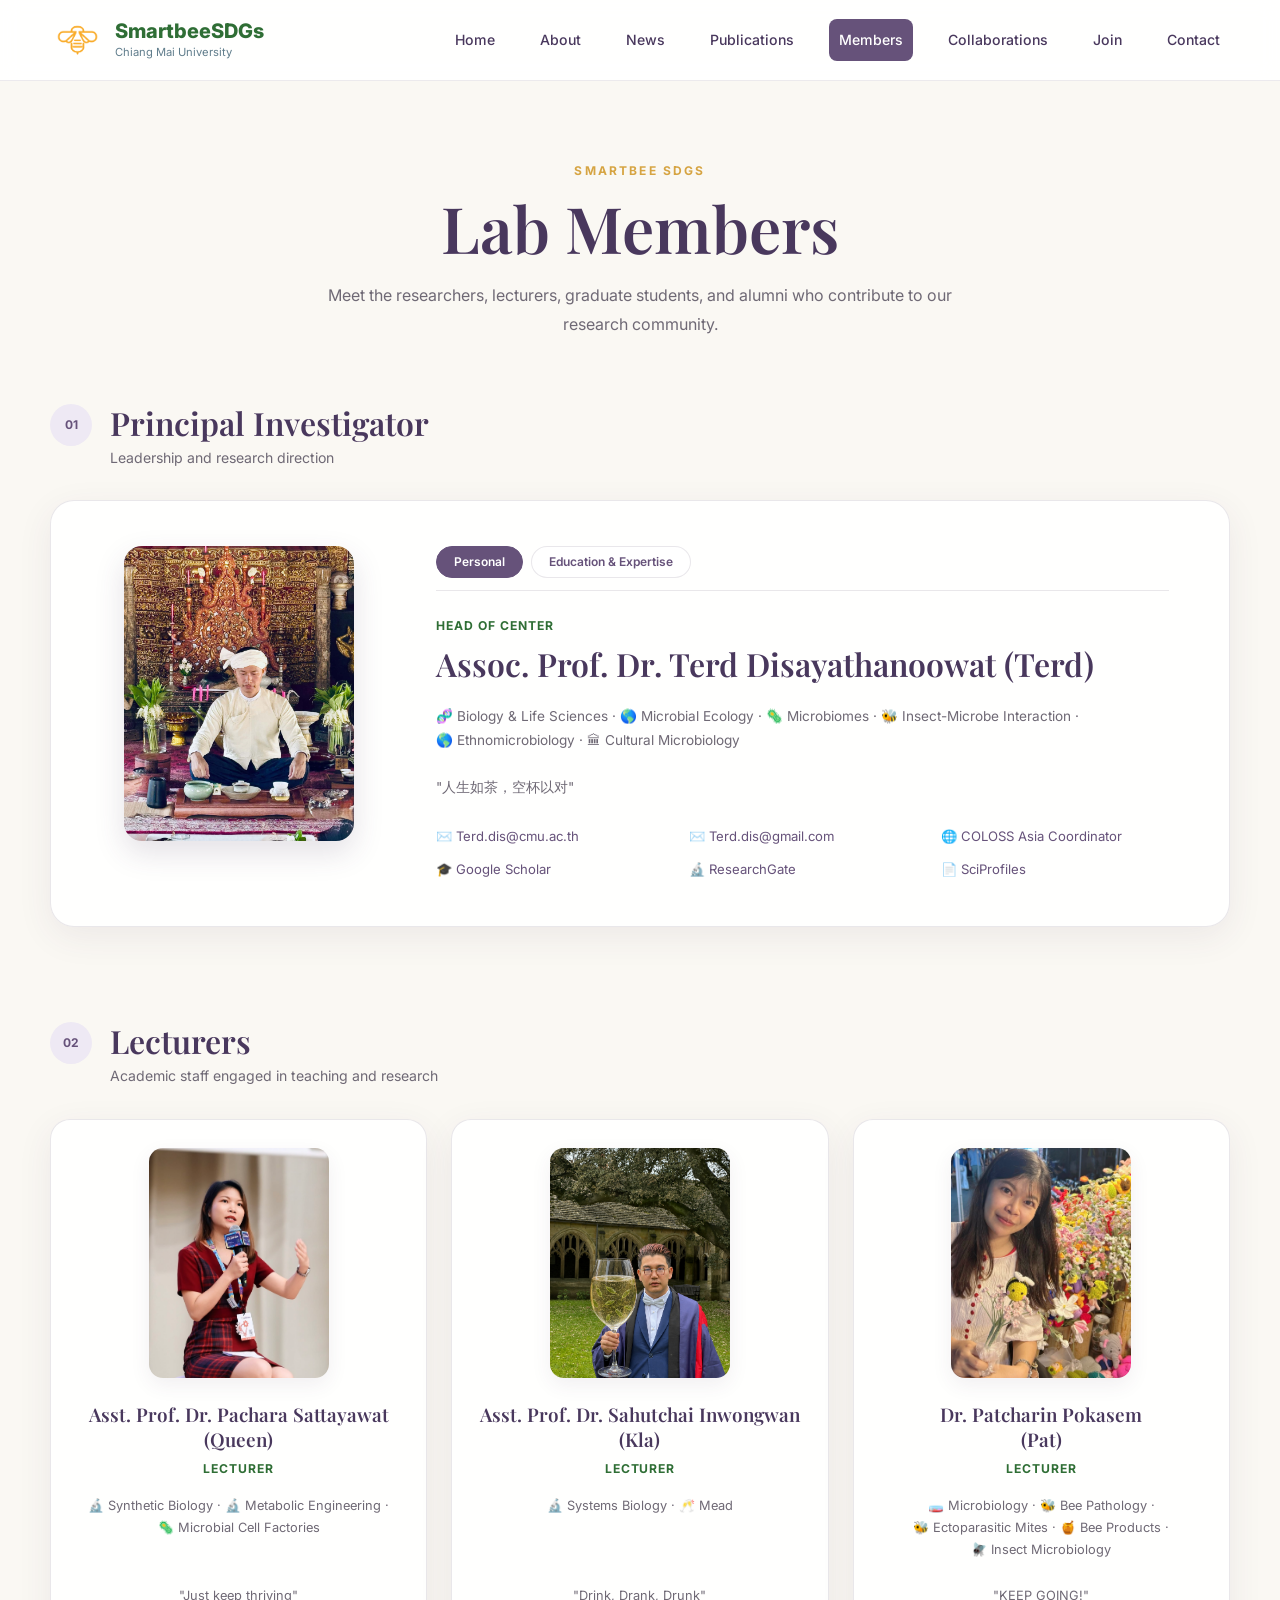
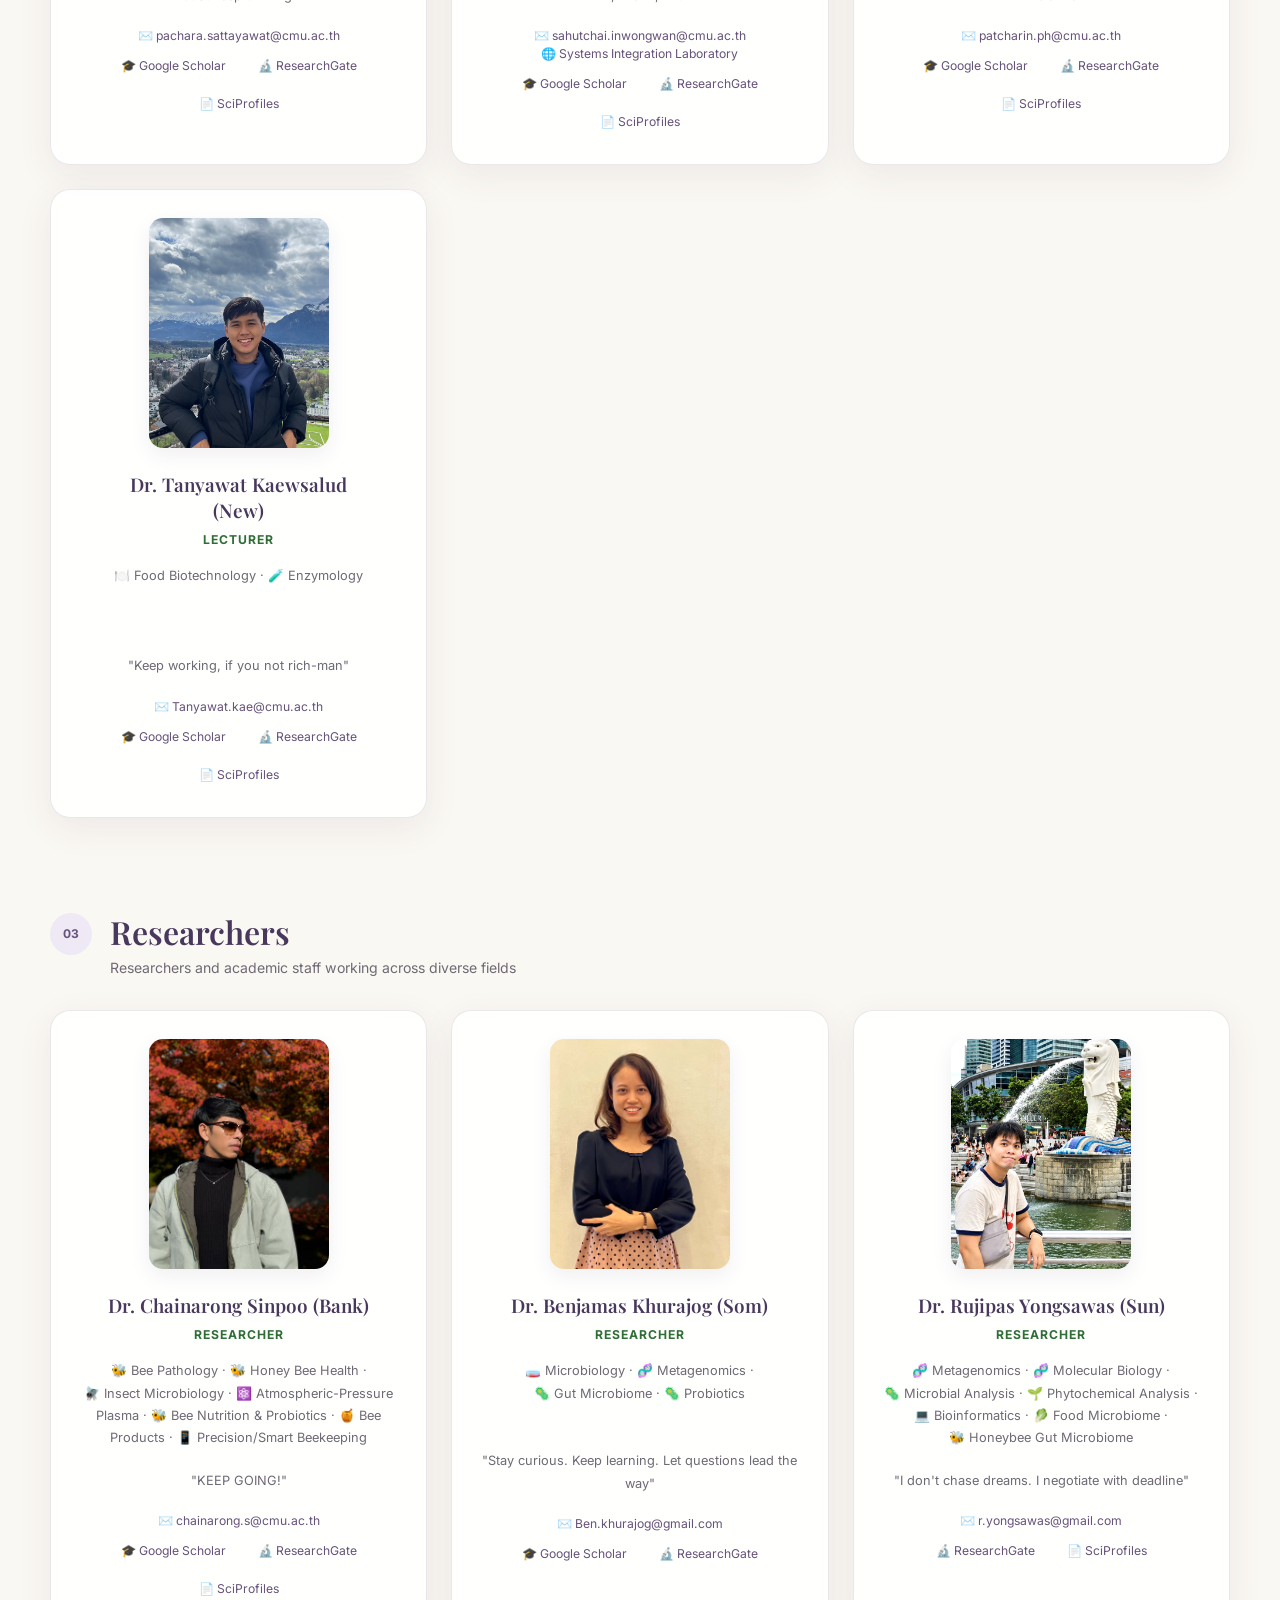
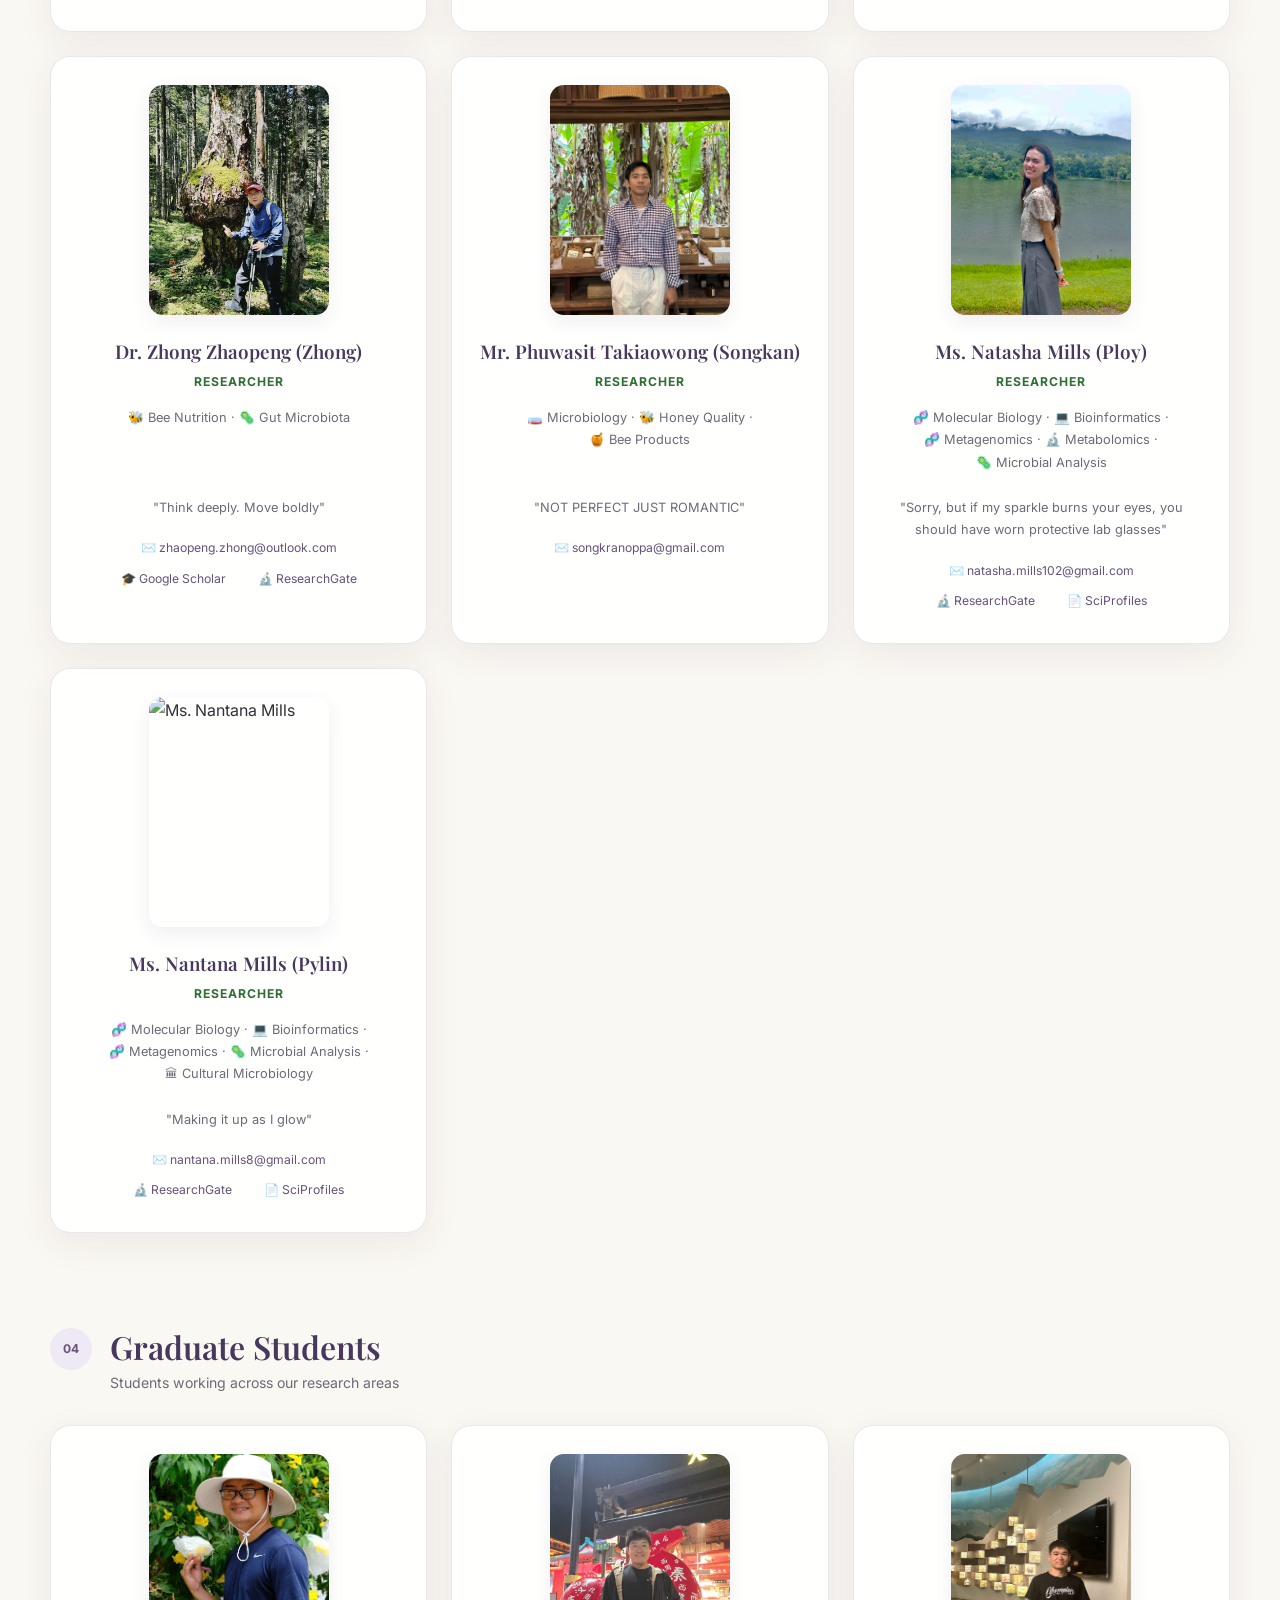
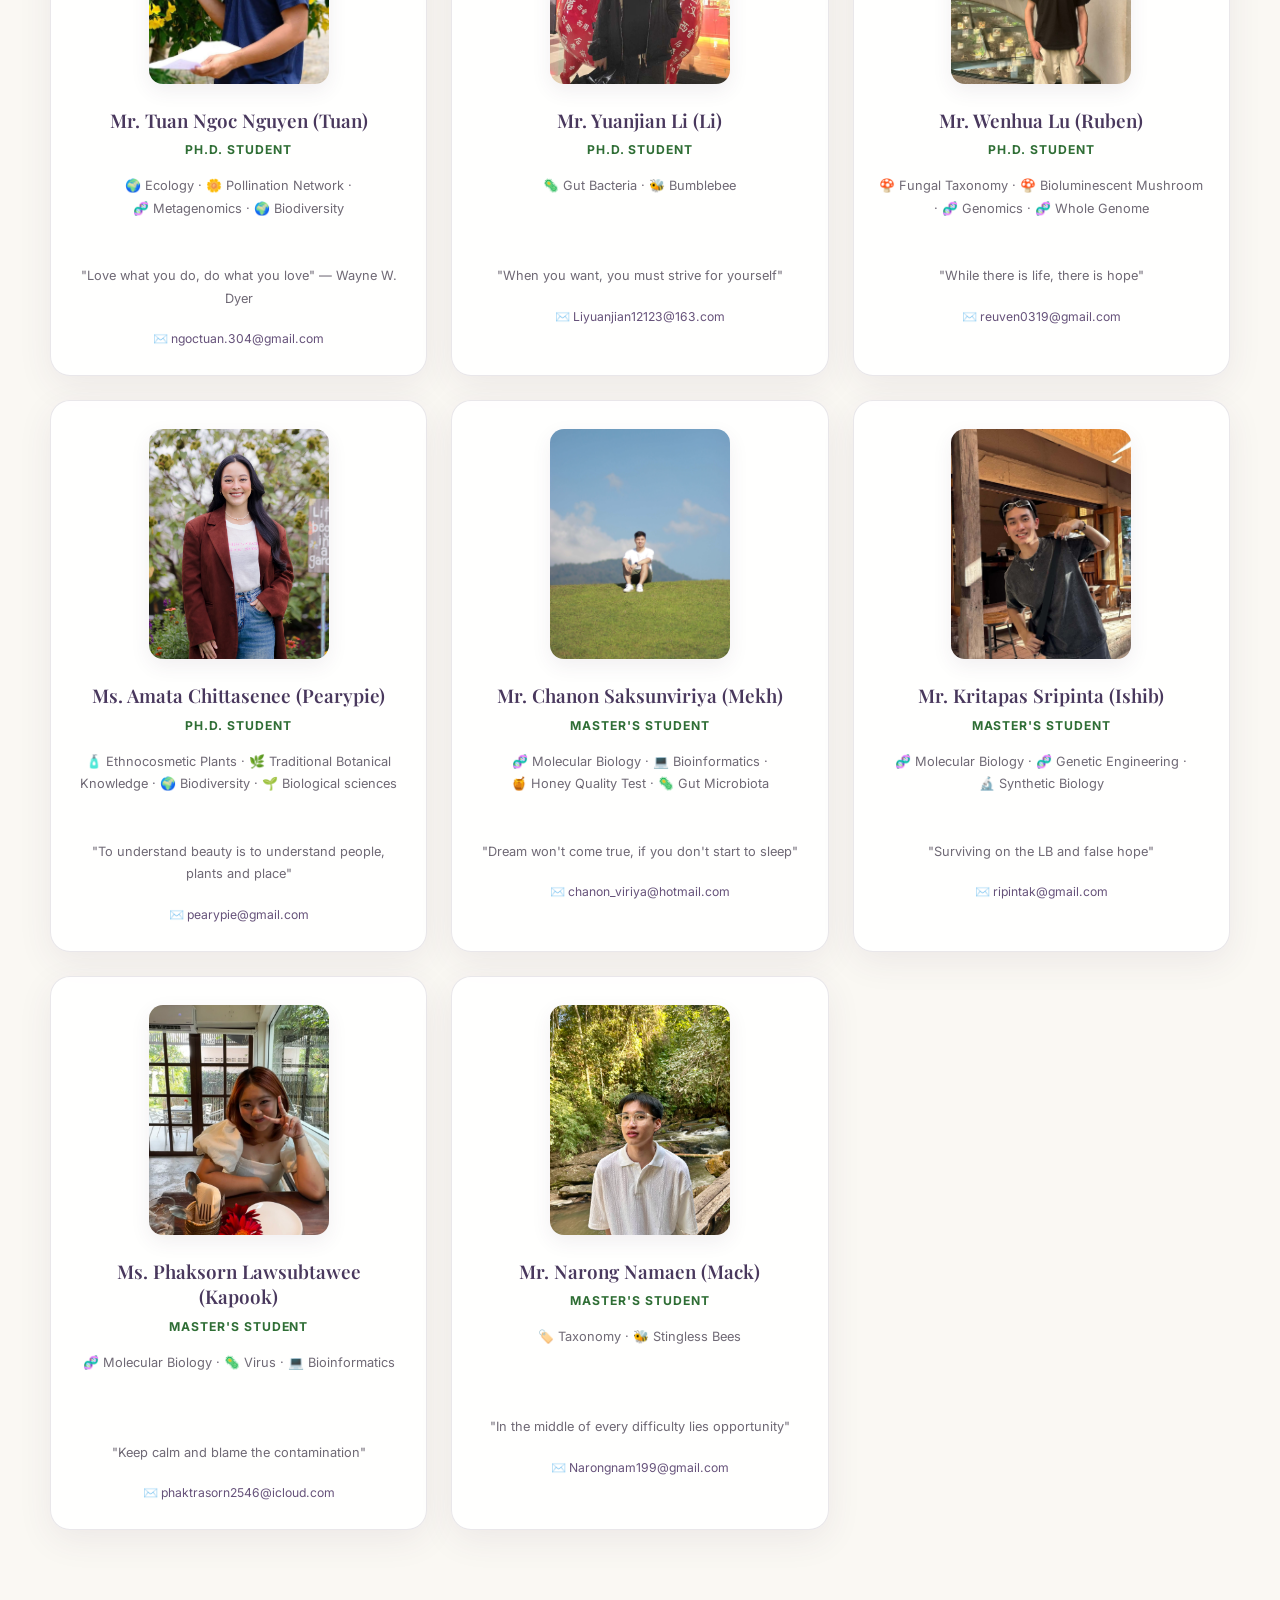
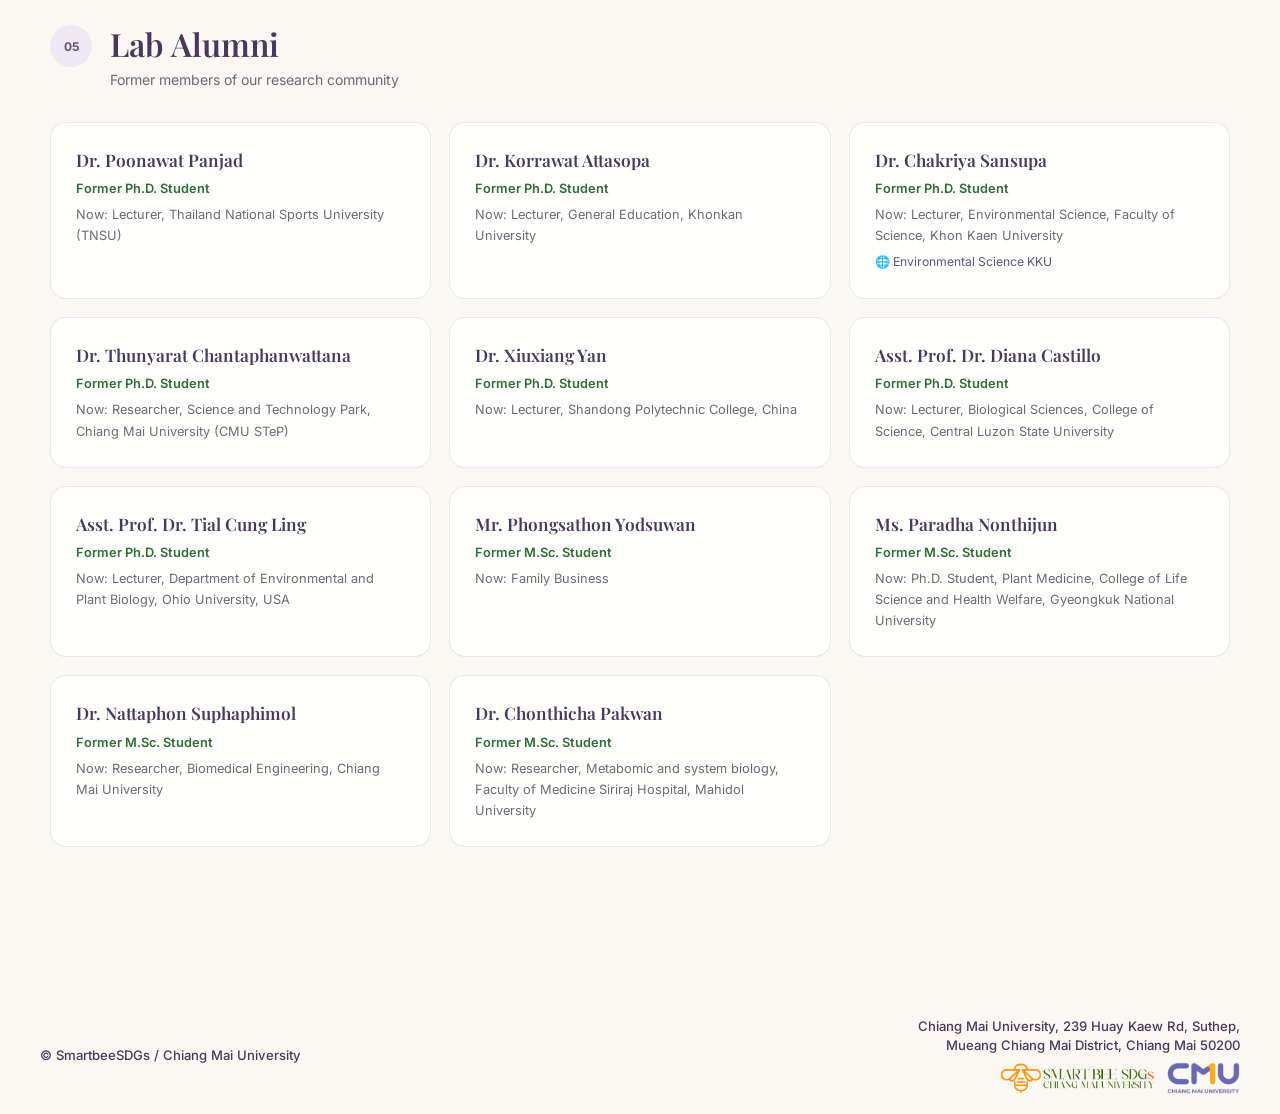
==== commit 70e98d08: "Update Member2.html" ====
--- a/Member2.html
+++ b/Member2.html
@@ -1152,6 +1152,19 @@
                         ✉️ chainarong.s@cmu.ac.th
                     </a>
 
+                     <!-- Academic Profile Links (Pills / Badges) -->
+                    <div class="academic-links">
+                    <a class="profile-link" href="https://scholar.google.com/citations?user=-j8QdkkAAAAJ&hl=en" target="_blank" rel="noopener noreferrer">
+                    🎓 Google Scholar
+                    </a>
+                    <a class="profile-link" href="https://www.researchgate.net/profile/Chainarong-Sinpoo" target="_blank" rel="noopener noreferrer">
+                    🔬 ResearchGate
+                    </a>
+                    <a class="profile-link" href="https://sciprofiles.com/profile/ChainarongSinpoo" target="_blank" rel="noopener noreferrer">
+                    📄 SciProfiles
+                    </a>
+                    </div>
+
                 </div>
 
             </article>
@@ -1196,6 +1209,16 @@
                     >
                         ✉️ Ben.khurajog@gmail.com
                     </a>
+
+                     <!-- Academic Profile Links (Pills / Badges) -->
+                    <div class="academic-links">
+                    <a class="profile-link" href="https://scholar.google.com/citations?user=LlbqTkgAAAAJ&hl=en" target="_blank" rel="noopener noreferrer">
+                    🎓 Google Scholar
+                    </a>
+                    <a class="profile-link" href="https://www.researchgate.net/profile/Benjamas-Khurajog" target="_blank" rel="noopener noreferrer">
+                    🔬 ResearchGate
+                    </a>
+                    
 
                 </div>
 
@@ -1245,6 +1268,15 @@
                         ✉️ r.yongsawas@gmail.com
                     </a>
 
+                     <!-- Academic Profile Links (Pills / Badges) -->
+                    <div class="academic-links">
+                    <a class="profile-link" href="https://www.researchgate.net/profile/Rujipas-Yongsawas-2" target="_blank" rel="noopener noreferrer">
+                    🔬 ResearchGate
+                    </a>
+                    <a class="profile-link" href="https://sciprofiles.com/profile/5214793" target="_blank" rel="noopener noreferrer">
+                    📄 SciProfiles
+                    </a>
+
                 </div>
 
             </article>
@@ -1288,6 +1320,17 @@
                         ✉️ zhaopeng.zhong@outlook.com
                     </a>
 
+                    <!-- Academic Profile Links (Pills / Badges) -->
+                    <div class="academic-links">
+                    <a class="profile-link" href="https://scholar.google.com/citations?view_op=list_works&hl=zh-CN&hl=zh-CN&user=e7EWbVAAAAAJ&sortby=pubdate" target="_blank" rel="noopener noreferrer">
+                    🎓 Google Scholar
+                    </a>
+                    <a class="profile-link" href="https://www.researchgate.net/profile/Zhong-Zhaopeng" target="_blank" rel="noopener noreferrer">
+                    🔬 ResearchGate
+                    </a>
+                    
+                    </div>
+
                 </div>
 
             </article>
@@ -1331,6 +1374,8 @@
                     >
                         ✉️ songkranoppa@gmail.com
                     </a>
+
+                    
 
                 </div>
 
@@ -1378,6 +1423,16 @@
                         ✉️ natasha.mills102@gmail.com
                     </a>
 
+                     <!-- Academic Profile Links (Pills / Badges) -->
+                    <div class="academic-links">
+                    <a class="profile-link" href="https://www.researchgate.net/profile/Natasha-Mills-3" target="_blank" rel="noopener noreferrer">
+                    🔬 ResearchGate
+                    </a>
+                    <a class="profile-link" href="https://sciprofiles.com/profile/natasha" target="_blank" rel="noopener noreferrer">
+                    📄 SciProfiles
+                    </a>
+                    </div>
+
                 </div>
 
             </article>
@@ -1424,6 +1479,16 @@
                         ✉️ nantana.mills8@gmail.com
                     </a>
 
+                    <!-- Academic Profile Links (Pills / Badges) -->
+                    <div class="academic-links">
+                    <a class="profile-link" href="https://www.researchgate.net/profile/Nantana-Mills" target="_blank" rel="noopener noreferrer">
+                    🔬 ResearchGate
+                    </a>
+                    <a class="profile-link" href="https://sciprofiles.com/profile/nantana" target="_blank" rel="noopener noreferrer">
+                    📄 SciProfiles
+                    </a>
+                    </div>
+                    
                 </div>
 
             </article>
--- a/memstyles.css
+++ b/memstyles.css
@@ -1132,13 +1132,25 @@
         text-align: center;
 
     }
-
+   
 
     .email-list {
-
-        justify-content: center;
-
-    }
+        gap: 14px;
+    }
+
+    .email-row {
+        display: flex;
+        flex-direction: column;
+        align-items: flex-start;
+        gap: 10px;
+    }
+
+    .email-row a {
+        white-space: normal;
+        font-size: 14px;
+    }
+
+
 
 
     /* Education and expertise become vertical */
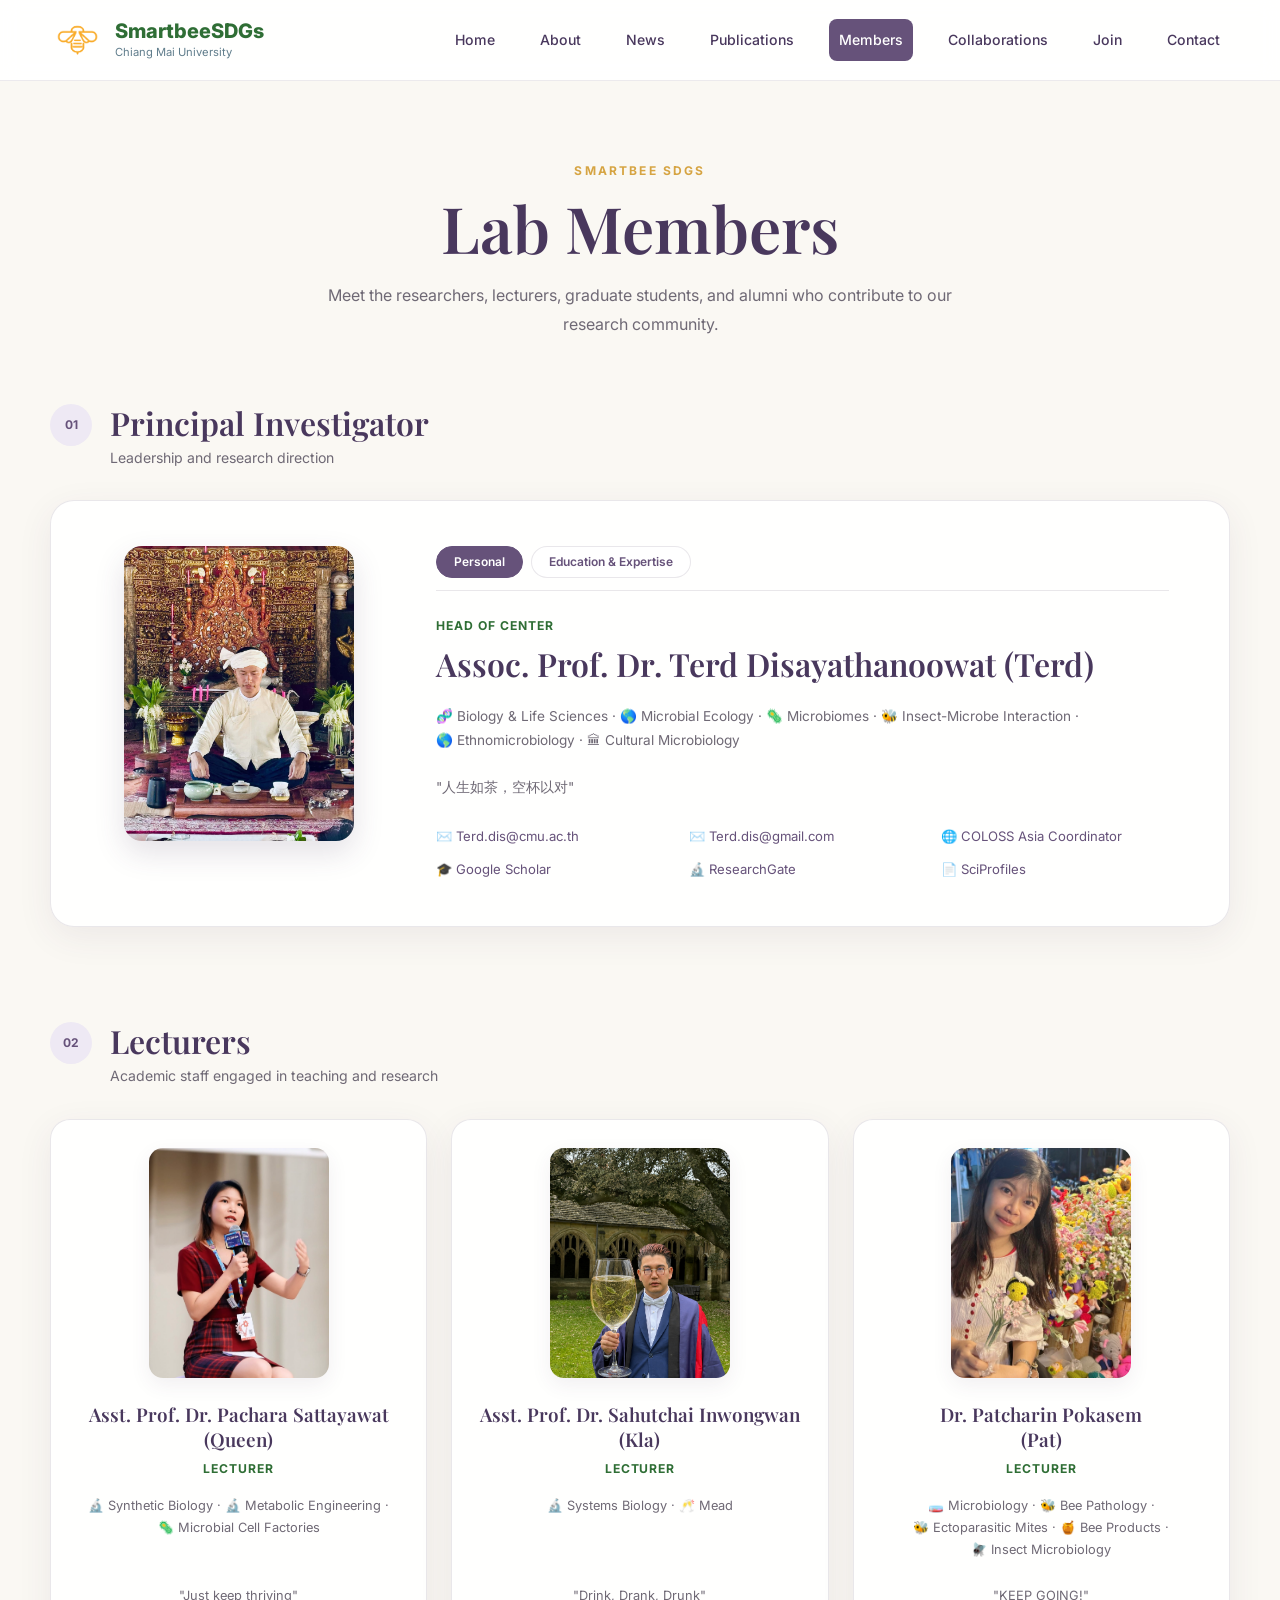
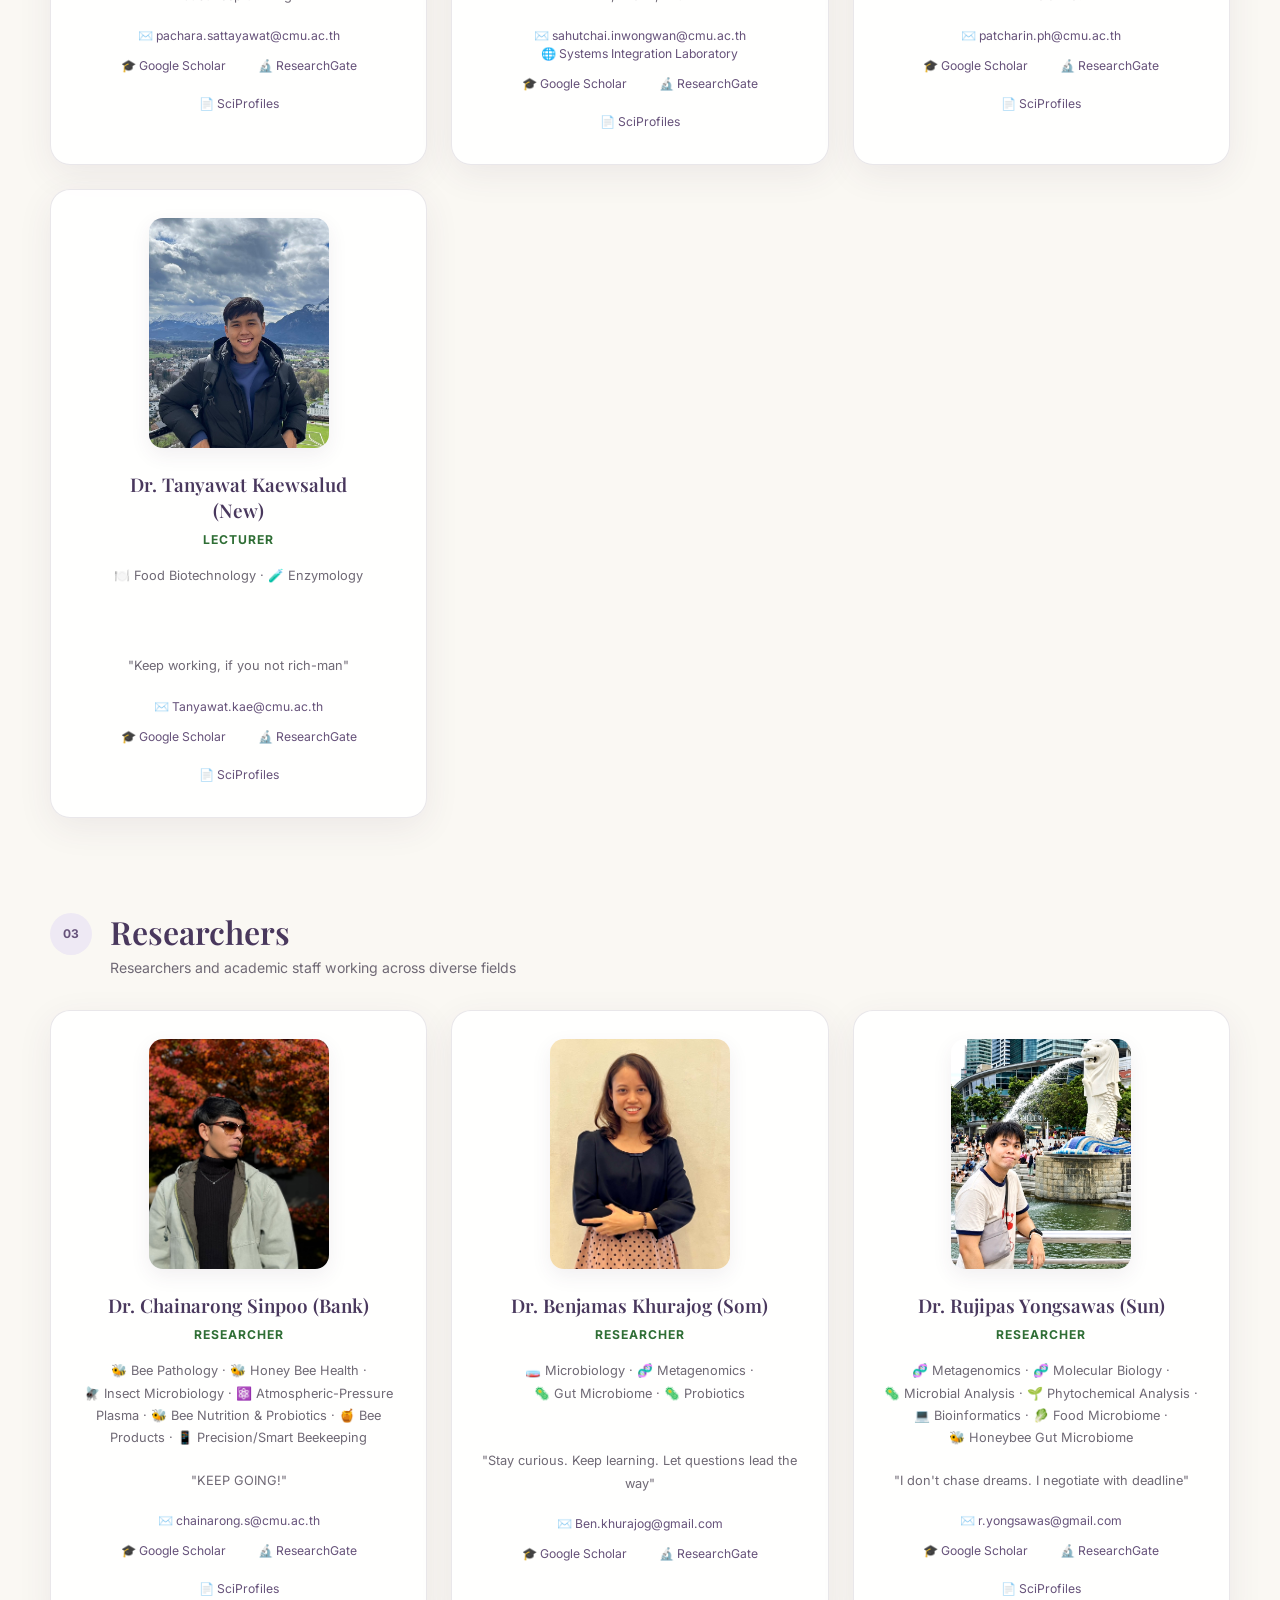
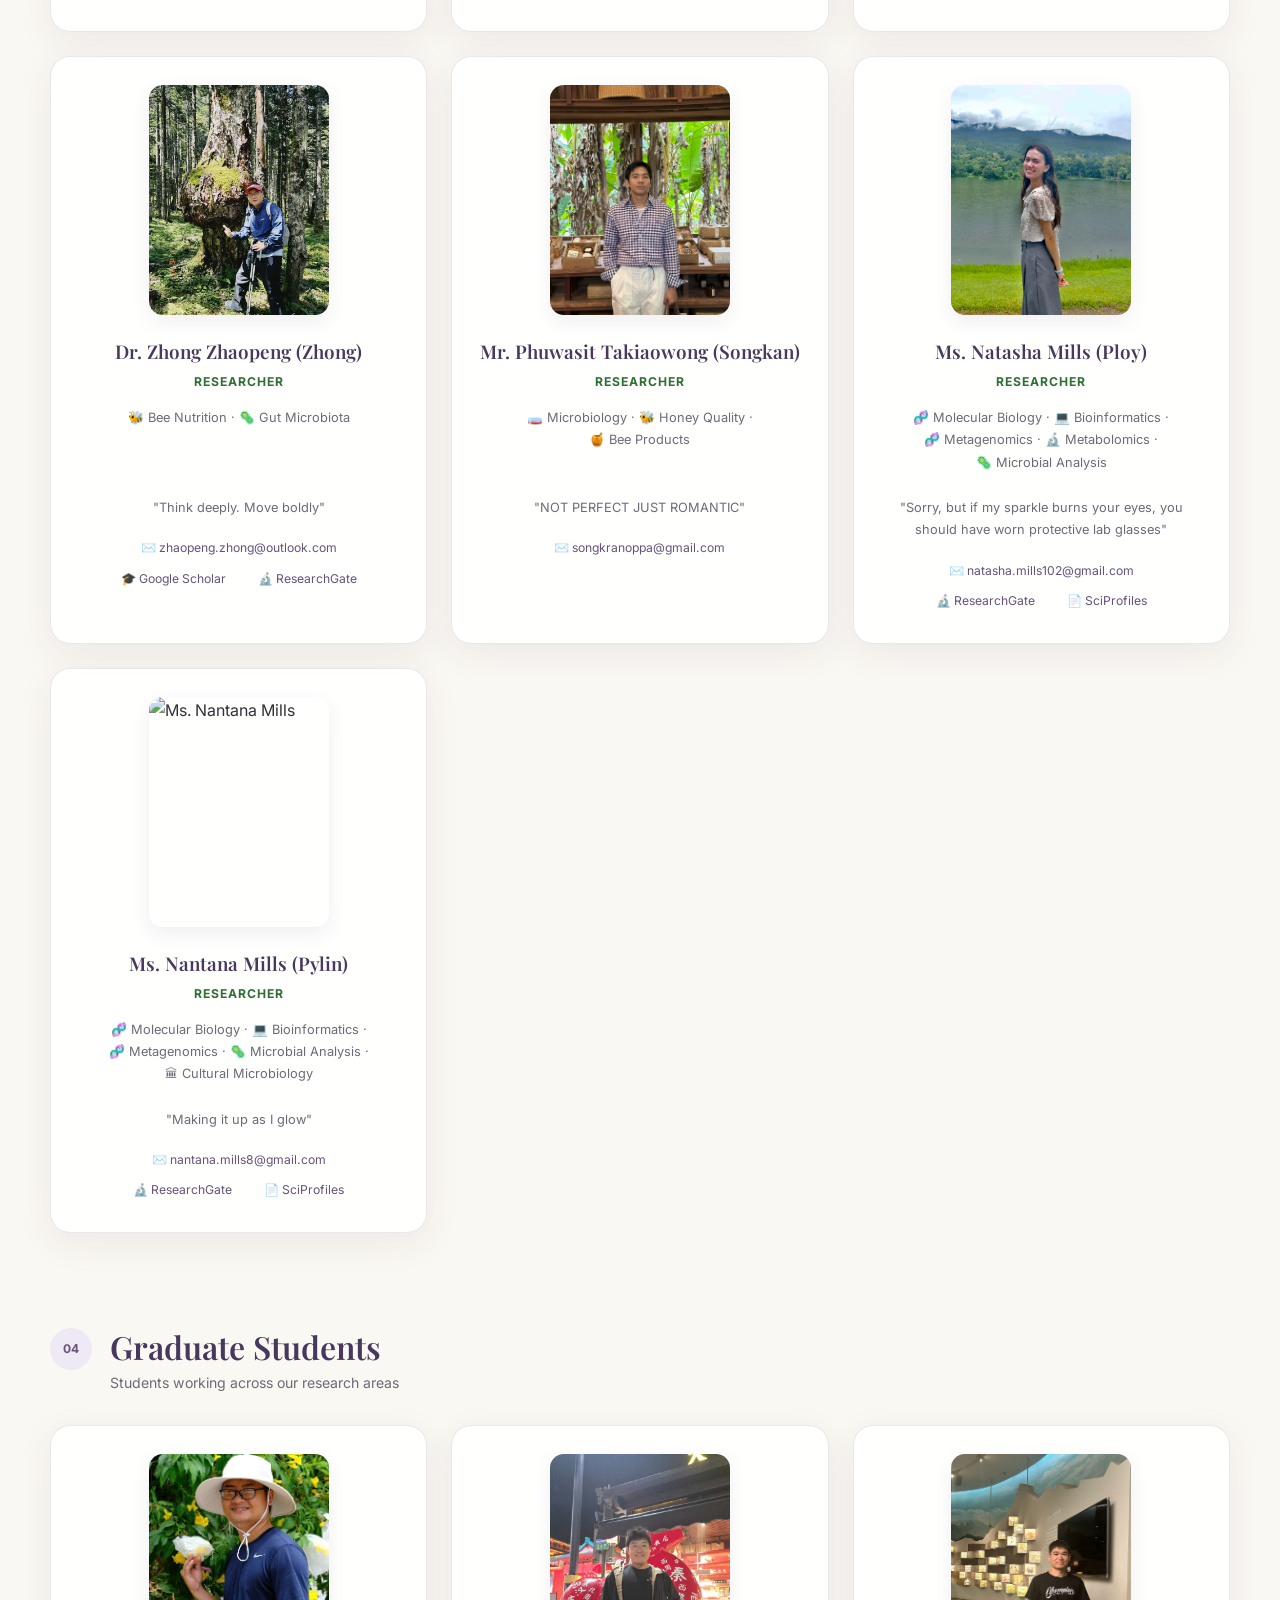
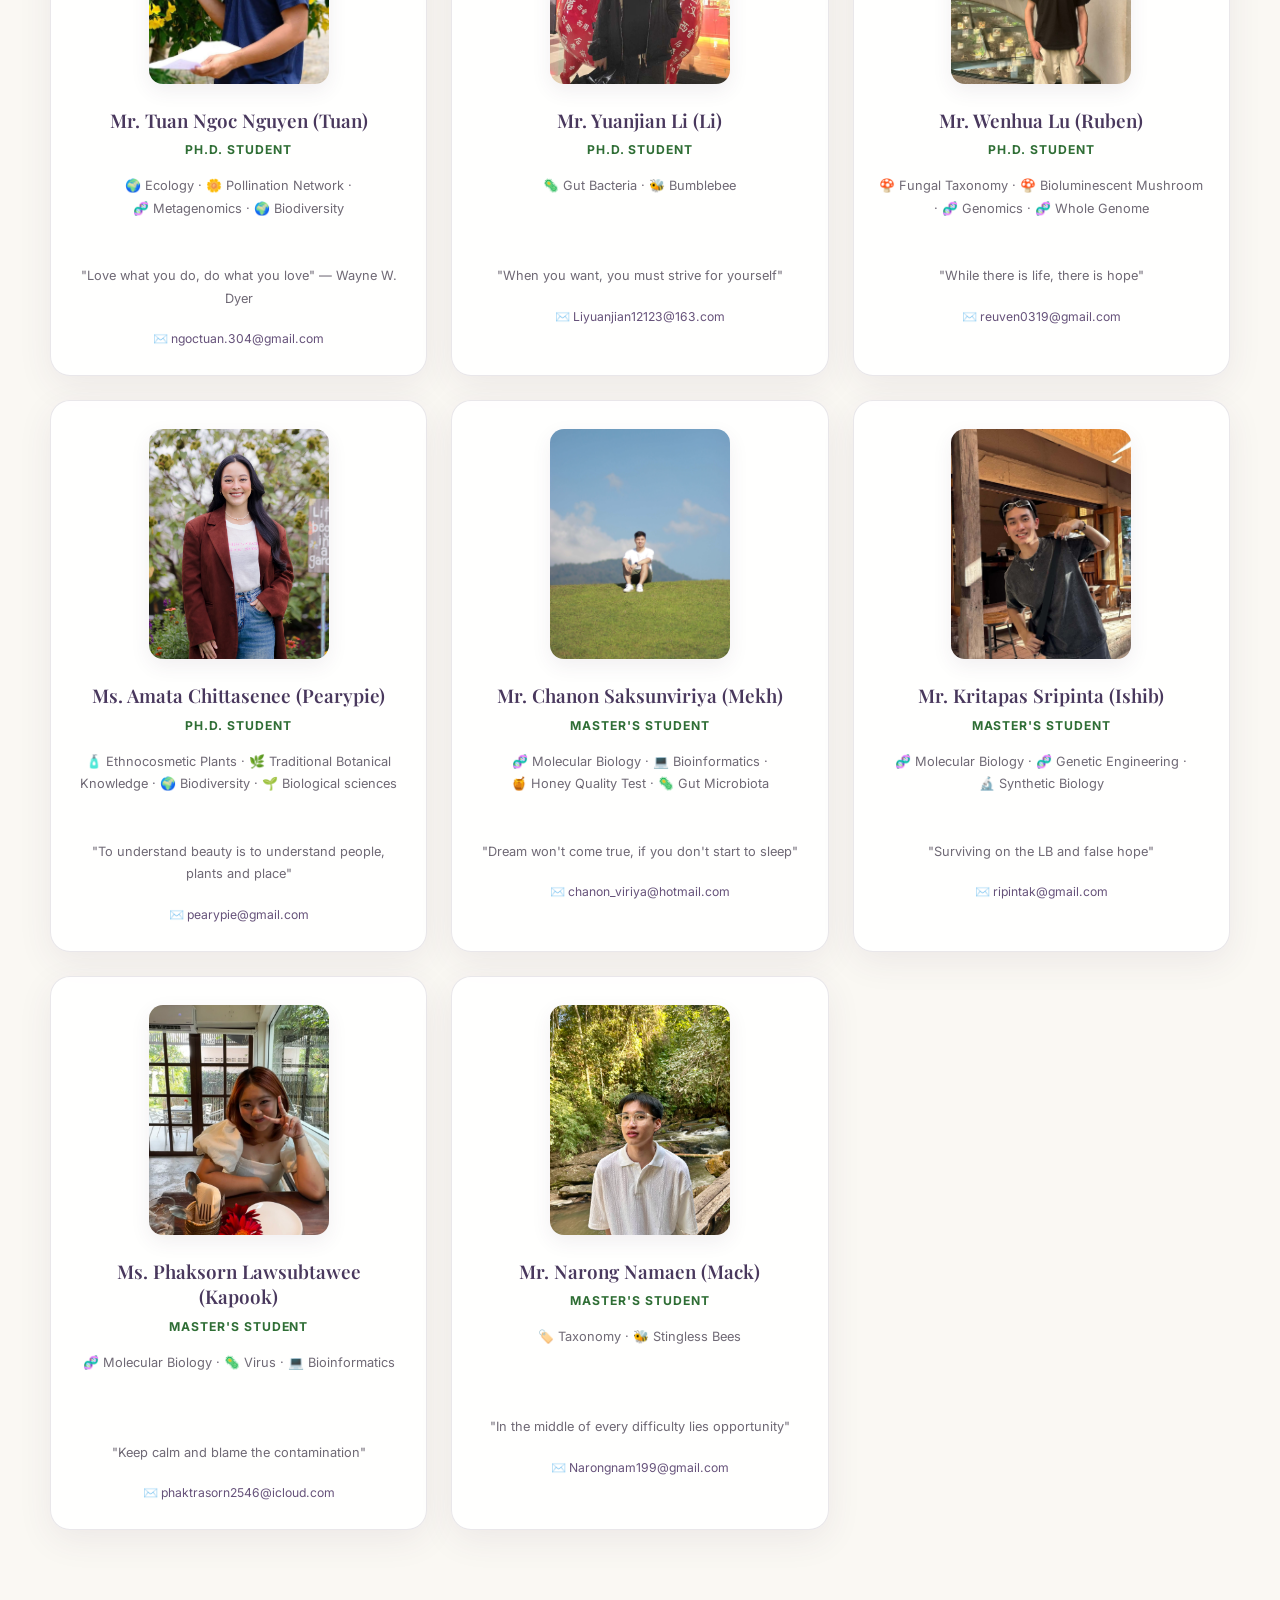
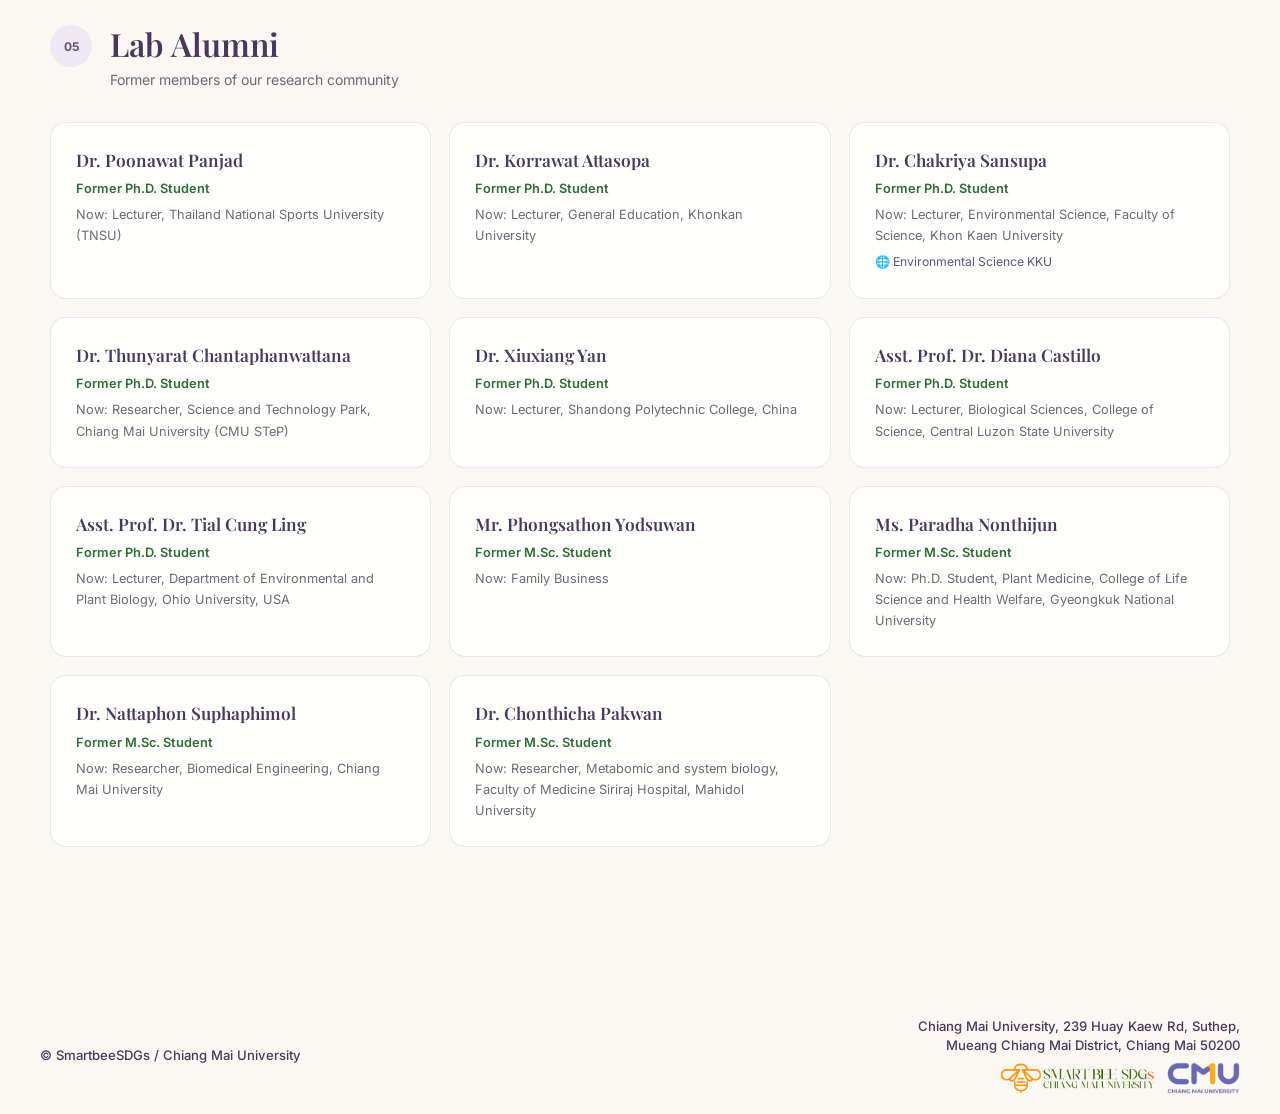
==== commit 59584c0b: "Update Member2.html" ====
--- a/Member2.html
+++ b/Member2.html
@@ -1270,6 +1270,9 @@
 
                      <!-- Academic Profile Links (Pills / Badges) -->
                     <div class="academic-links">
+                    <a class="profile-link" href="https://scholar.google.com/citations?hl=en&user=hS0zjKcAAAAJ" target="_blank" rel="noopener noreferrer">
+                    🎓 Google Scholar
+                    </a>
                     <a class="profile-link" href="https://www.researchgate.net/profile/Rujipas-Yongsawas-2" target="_blank" rel="noopener noreferrer">
                     🔬 ResearchGate
                     </a>
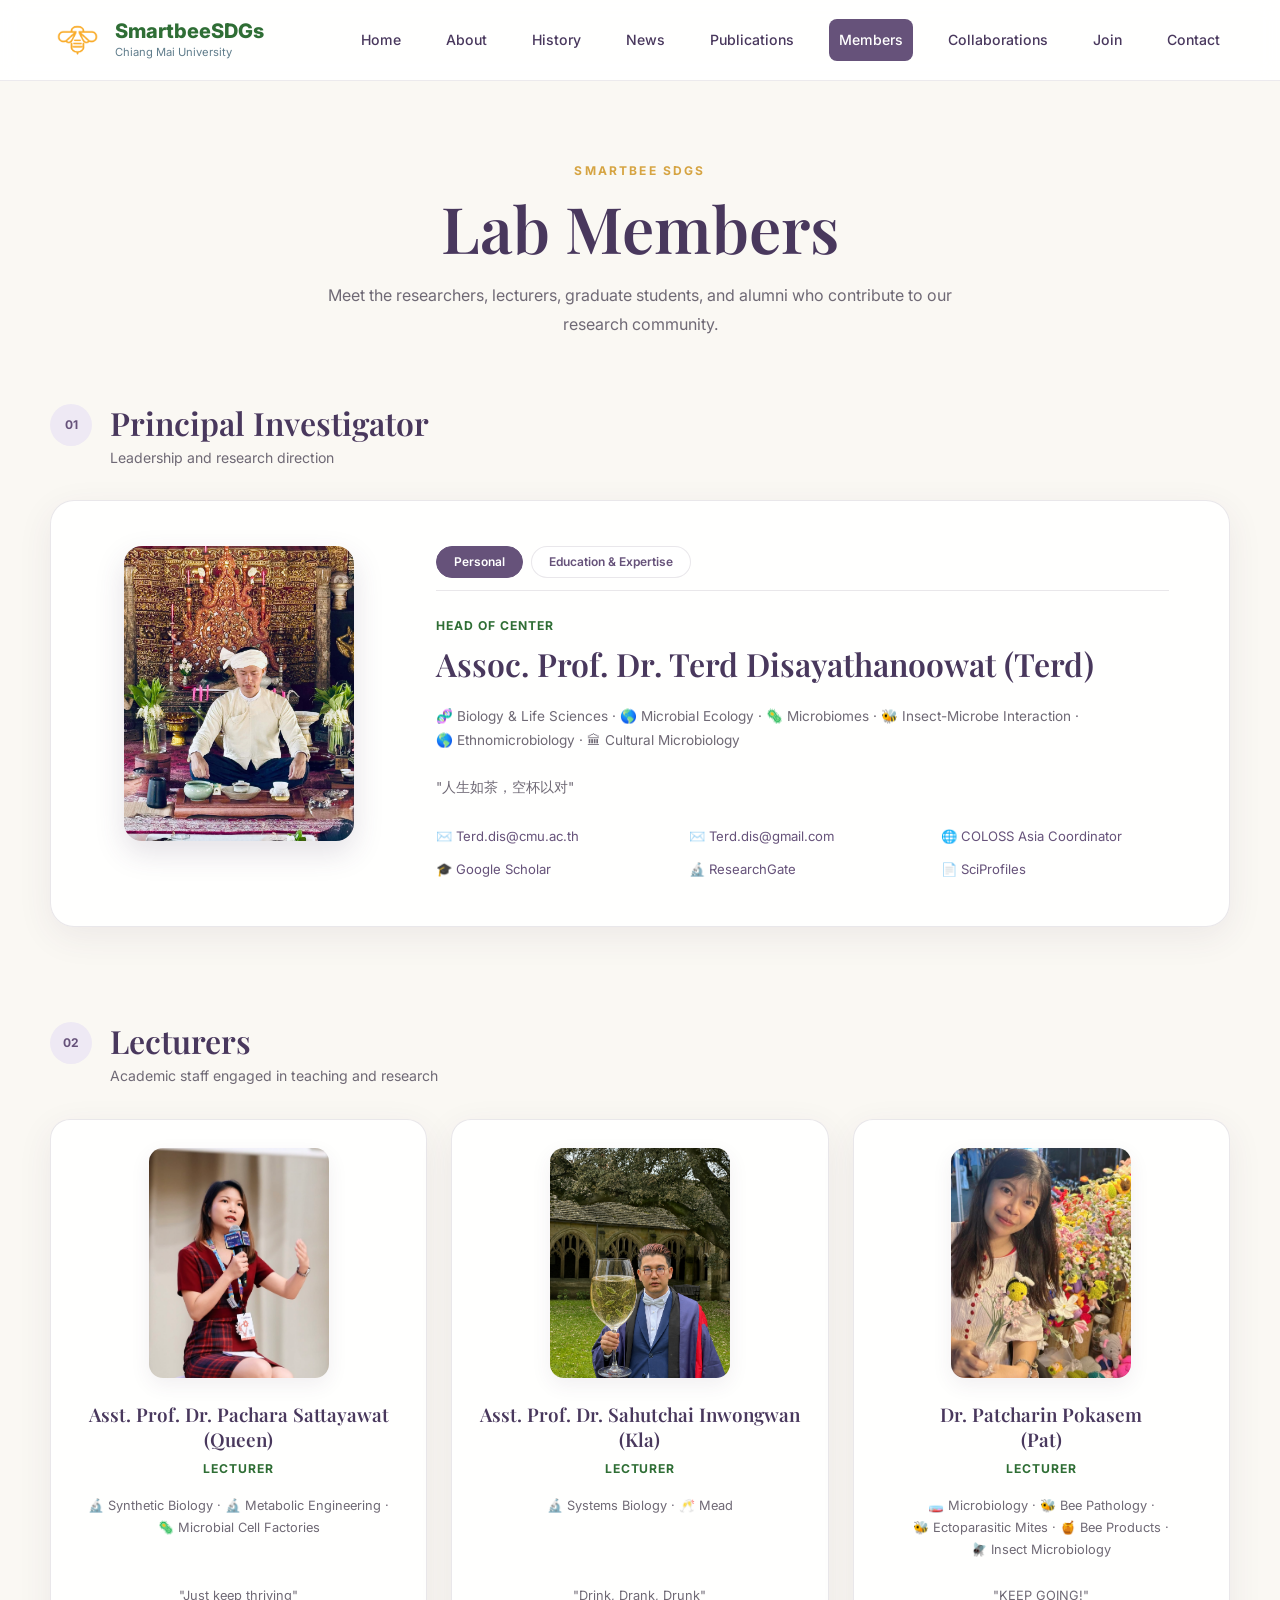
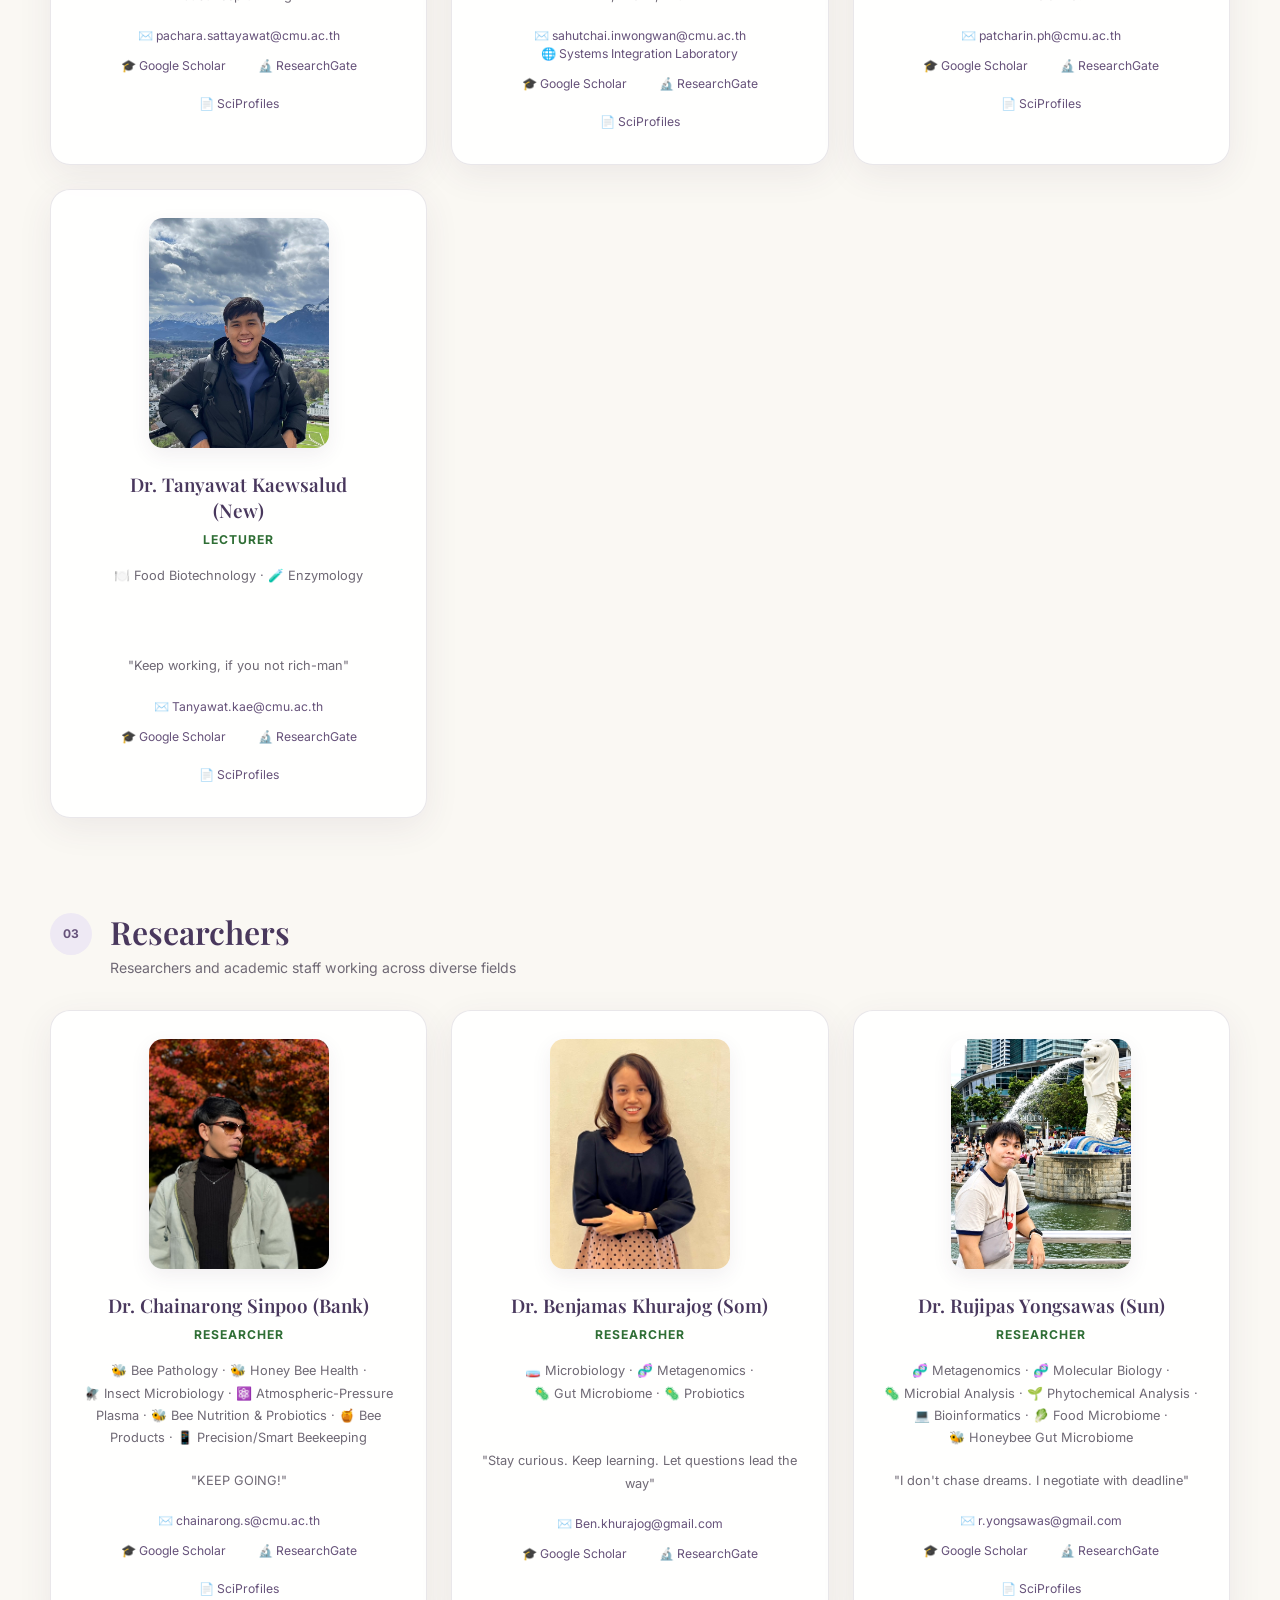
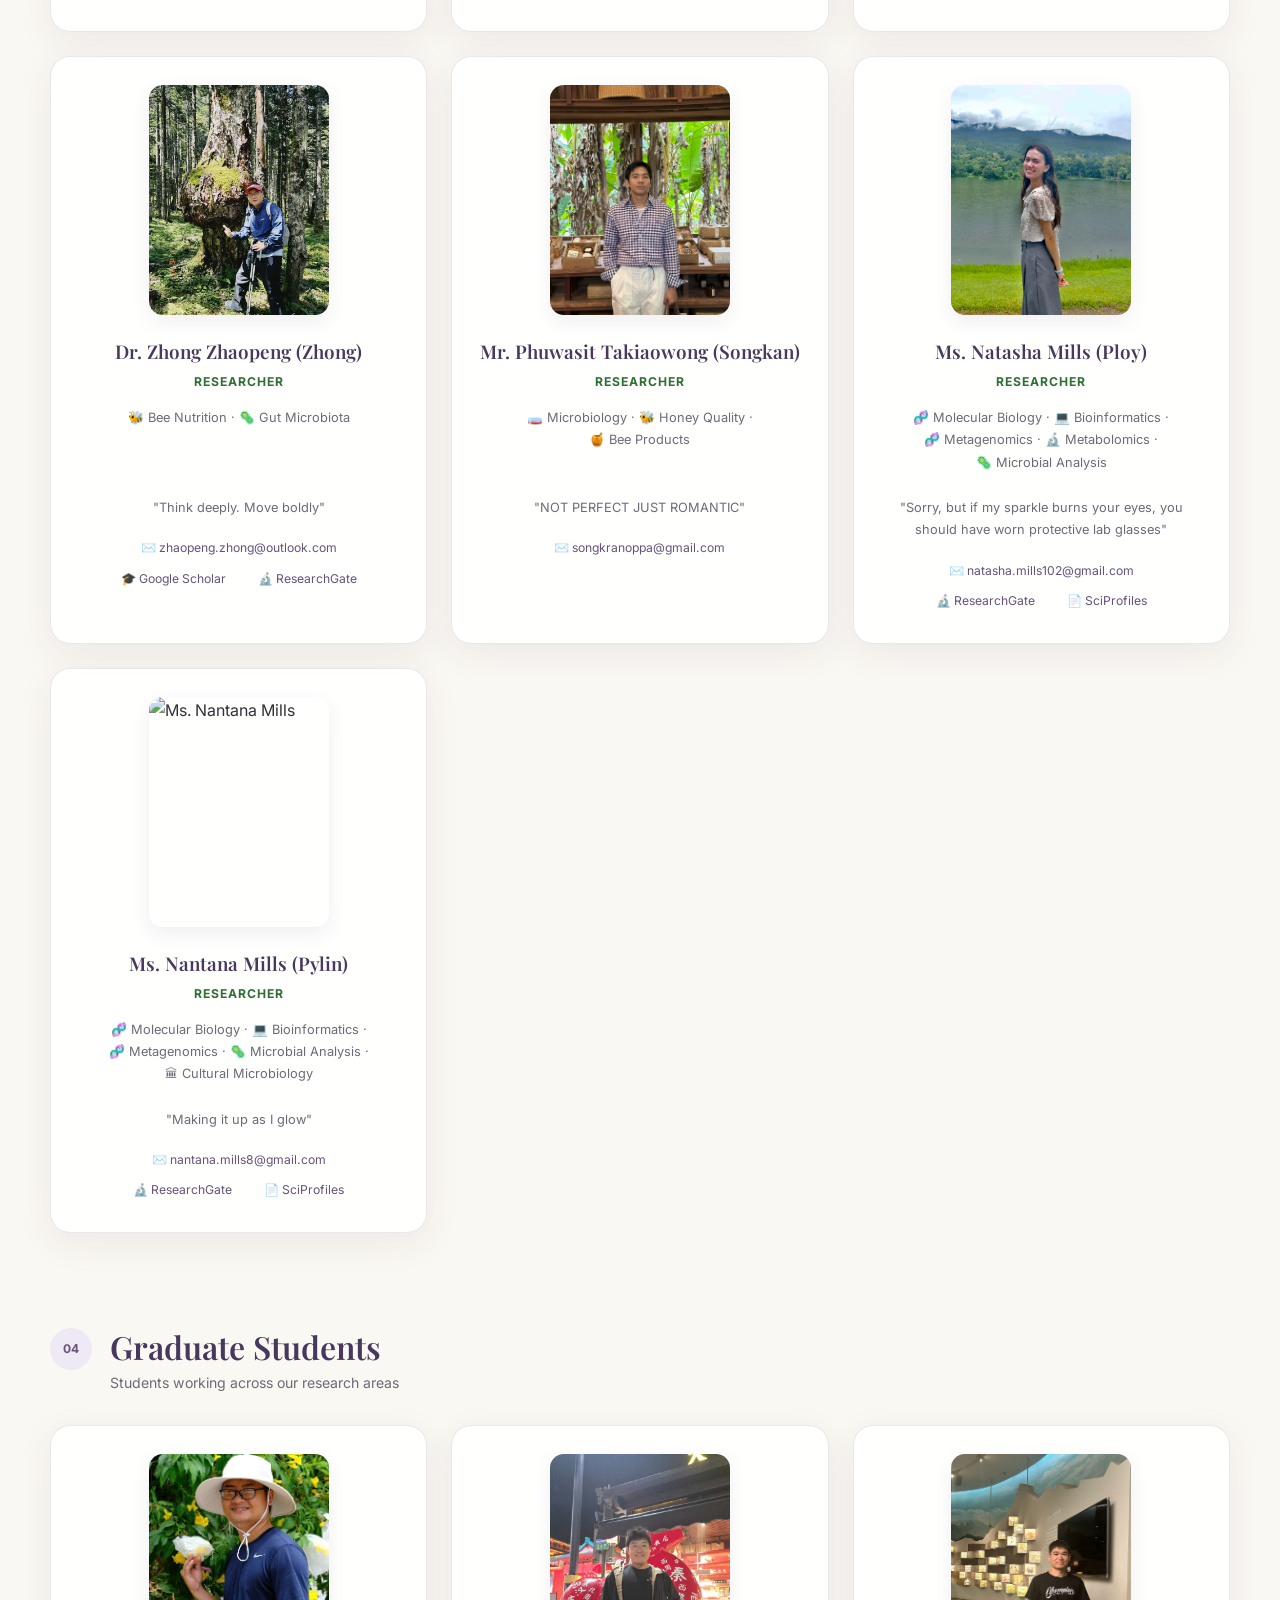
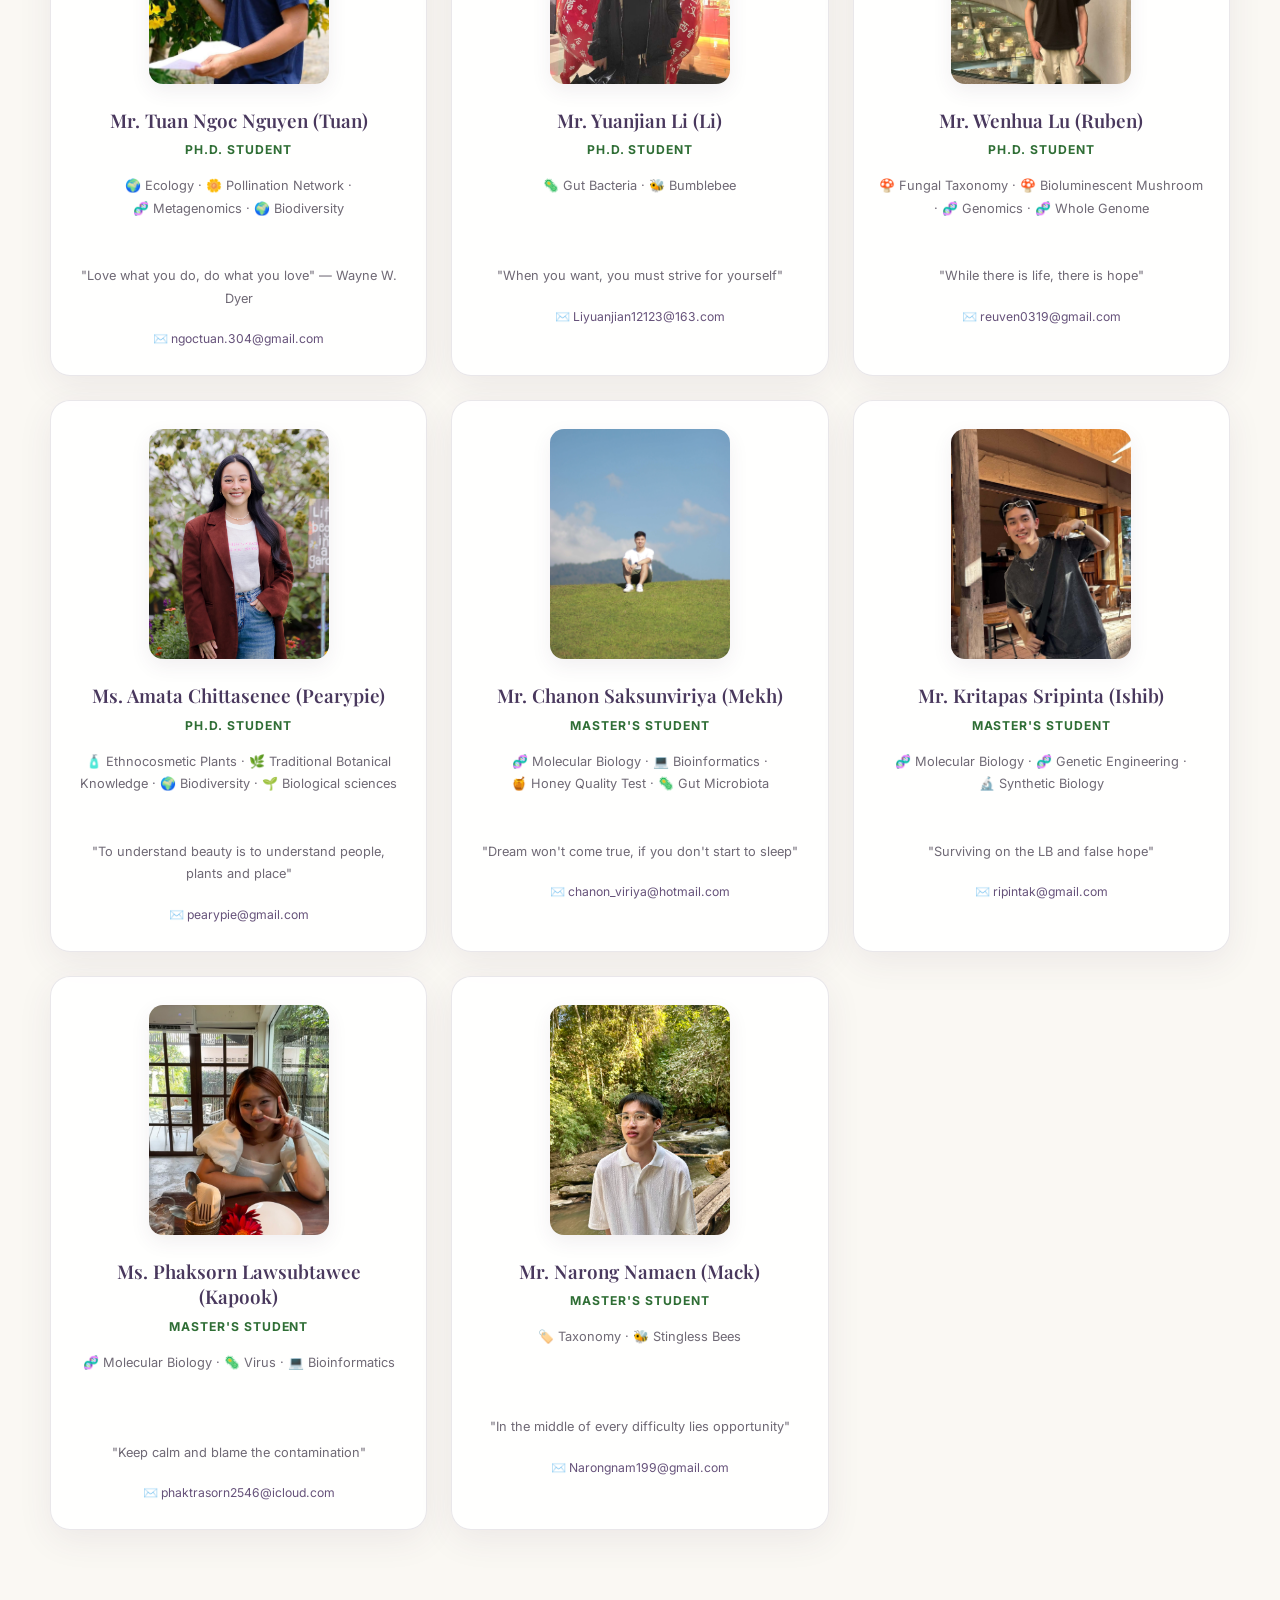
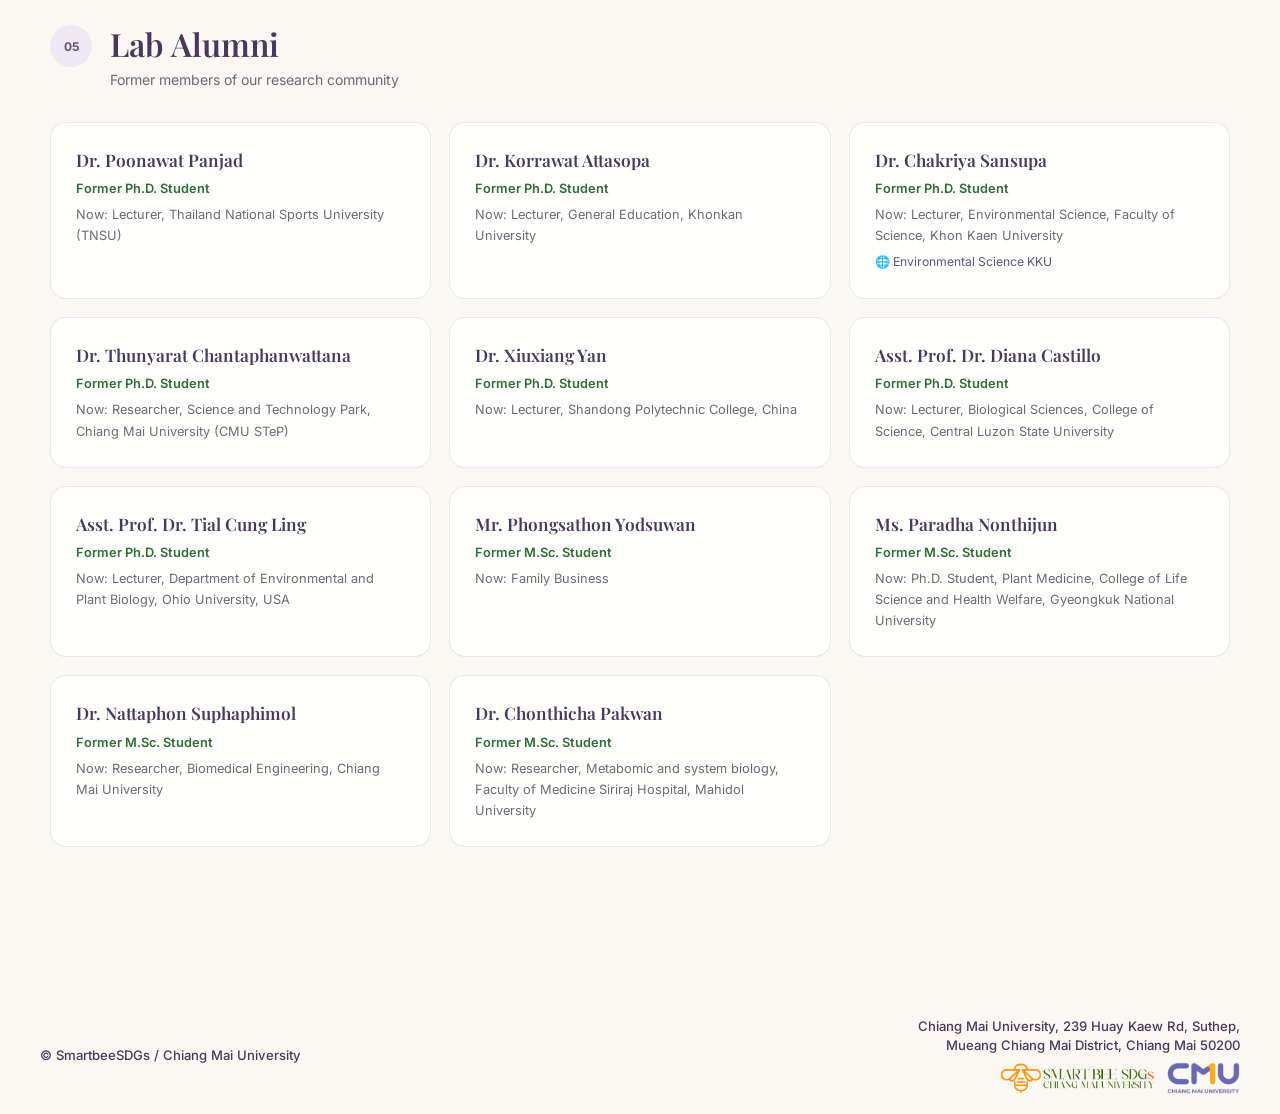
==== commit b9fc00a2: "Update Member2.html" ====
--- a/Member2.html
+++ b/Member2.html
@@ -75,6 +75,10 @@
                 <a href="index.html#about" class="nav-link">
                     About
                 </a>
+            </li>
+
+            <li>
+                <a href="index.html#history" class="nav-link">History</a>
             </li>
 
             <li>
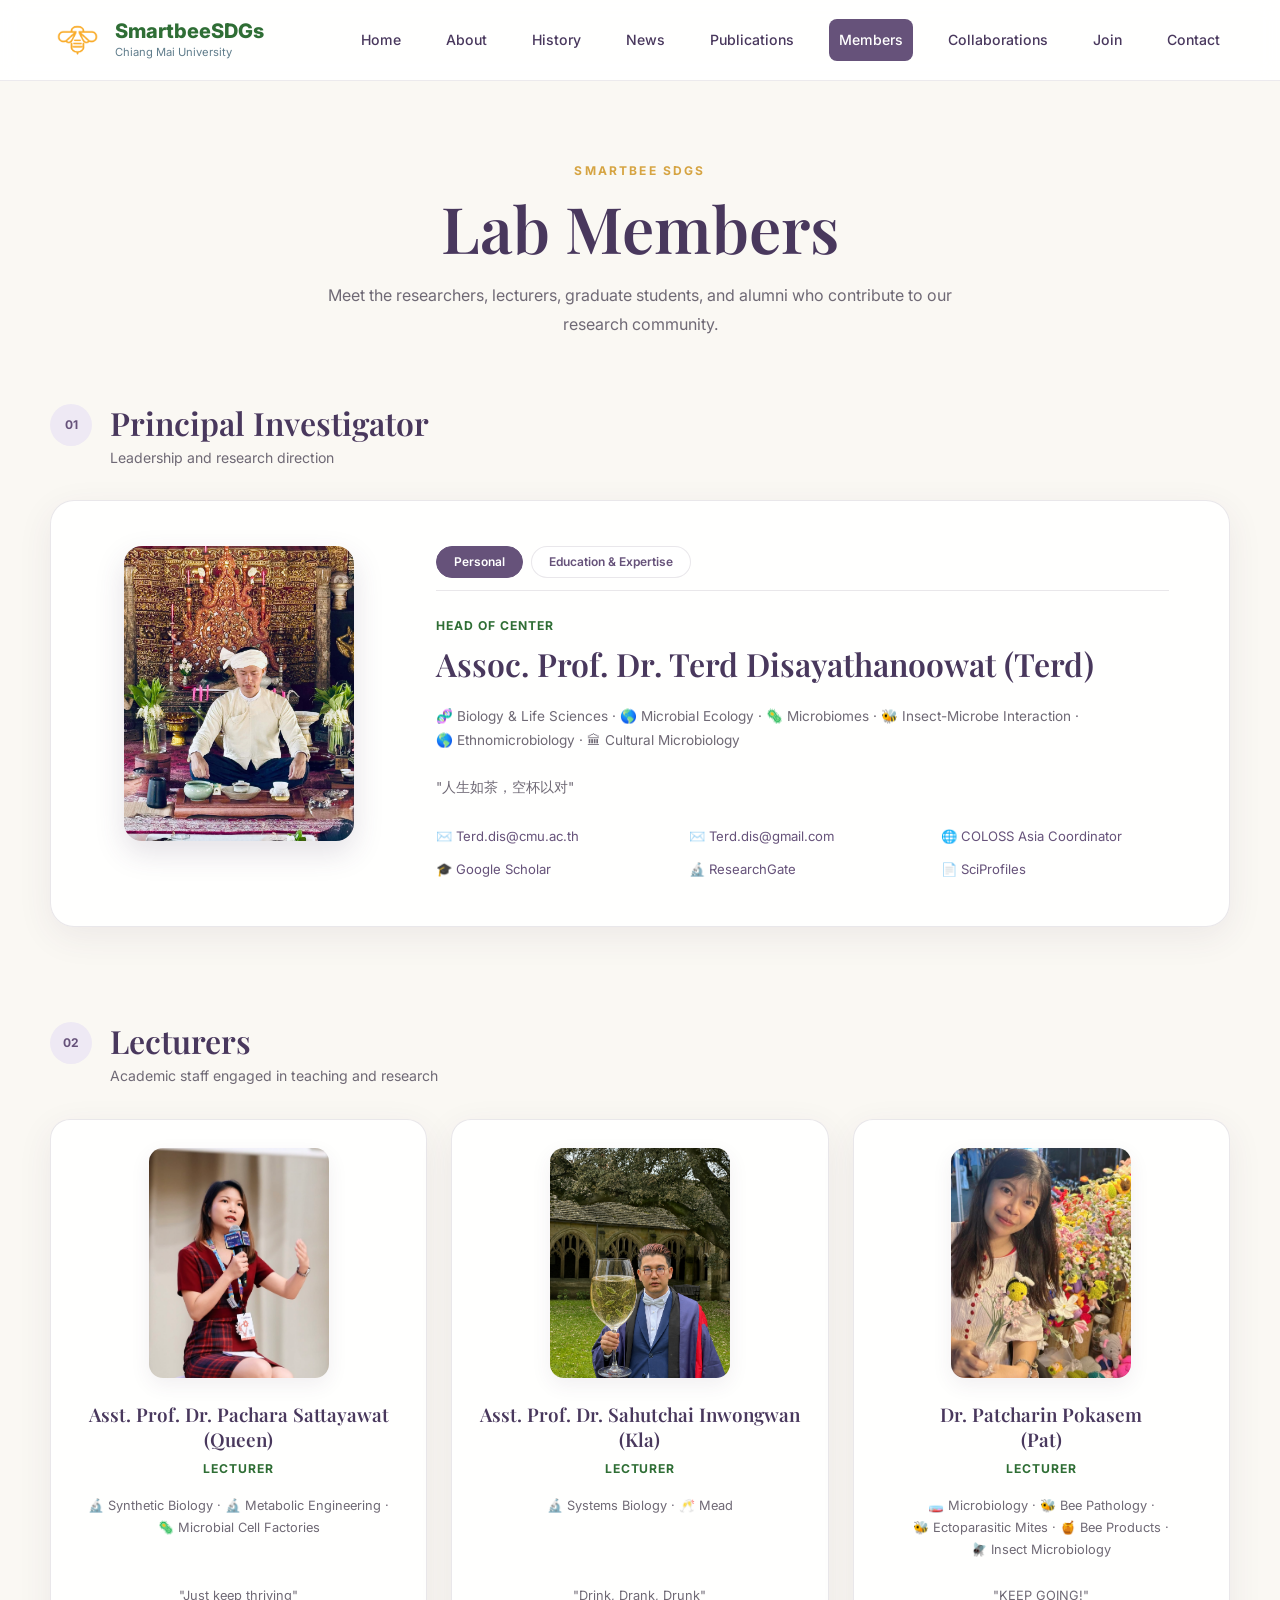
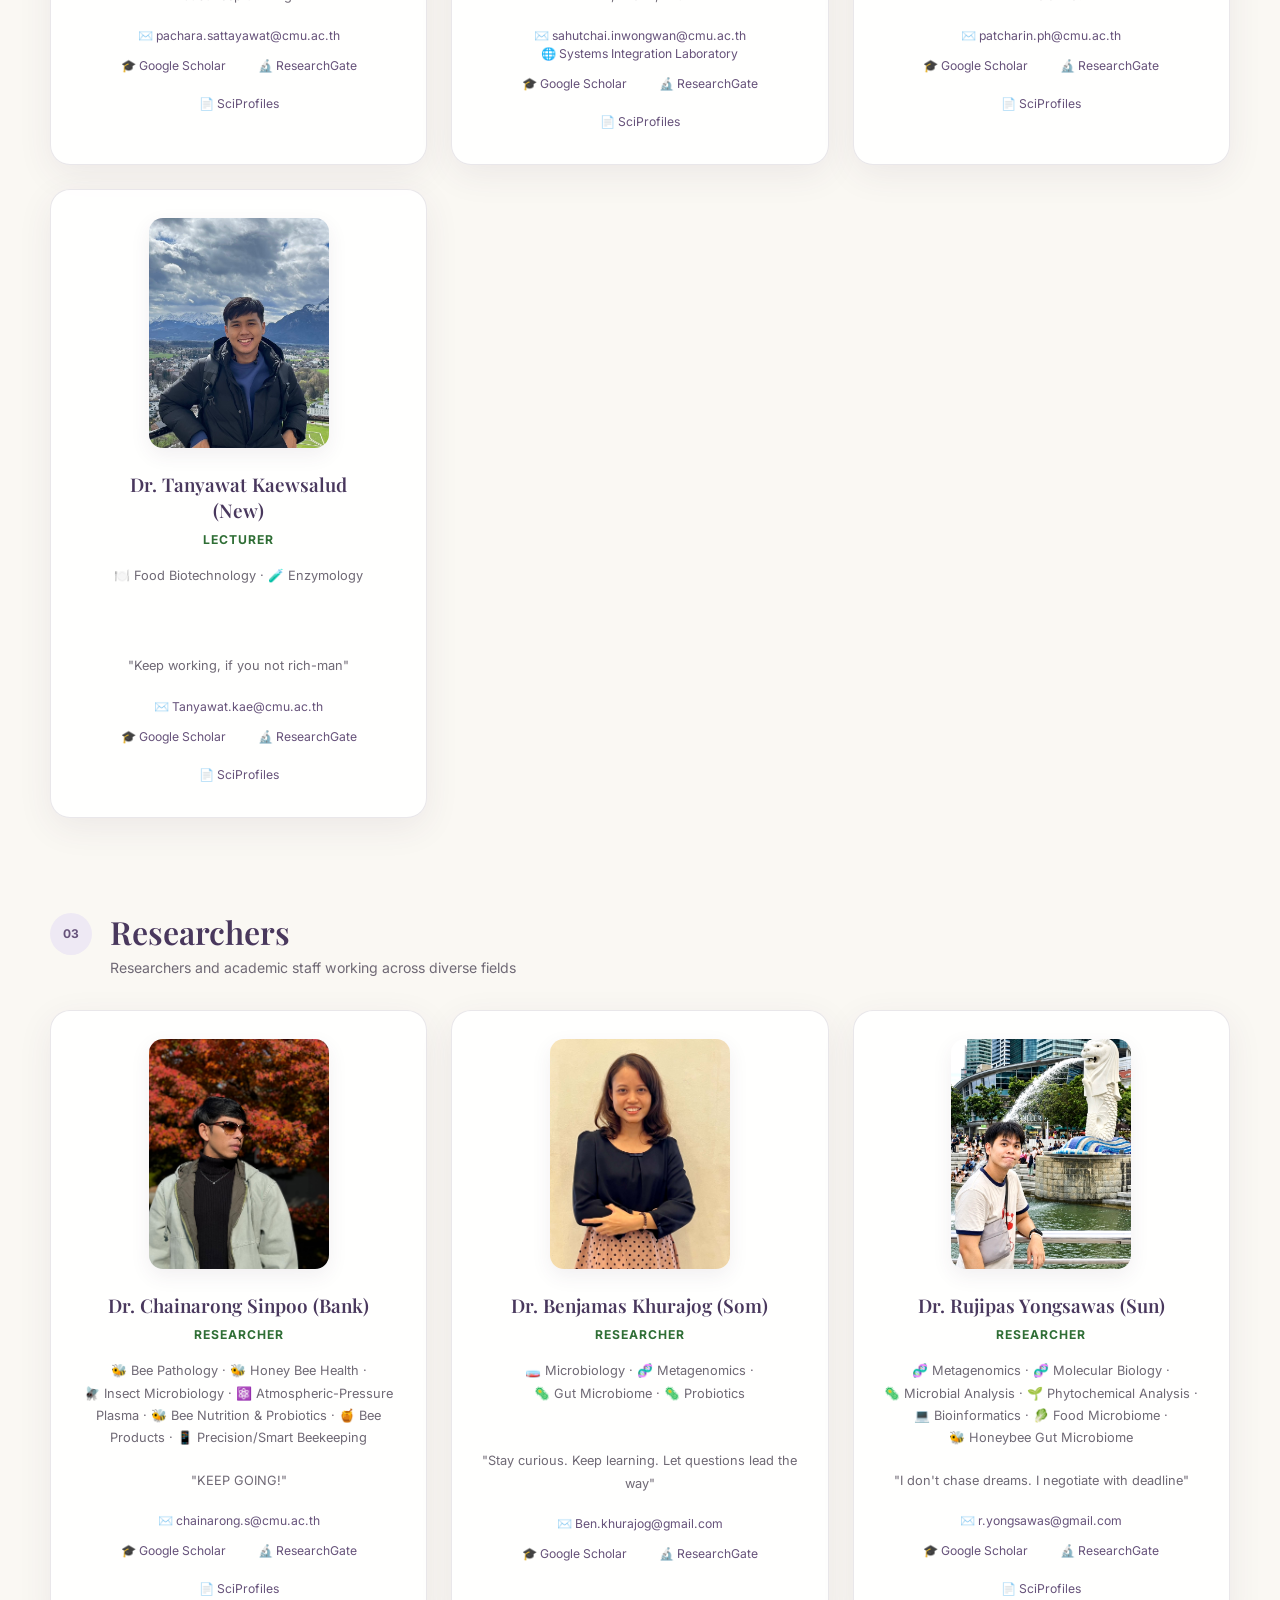
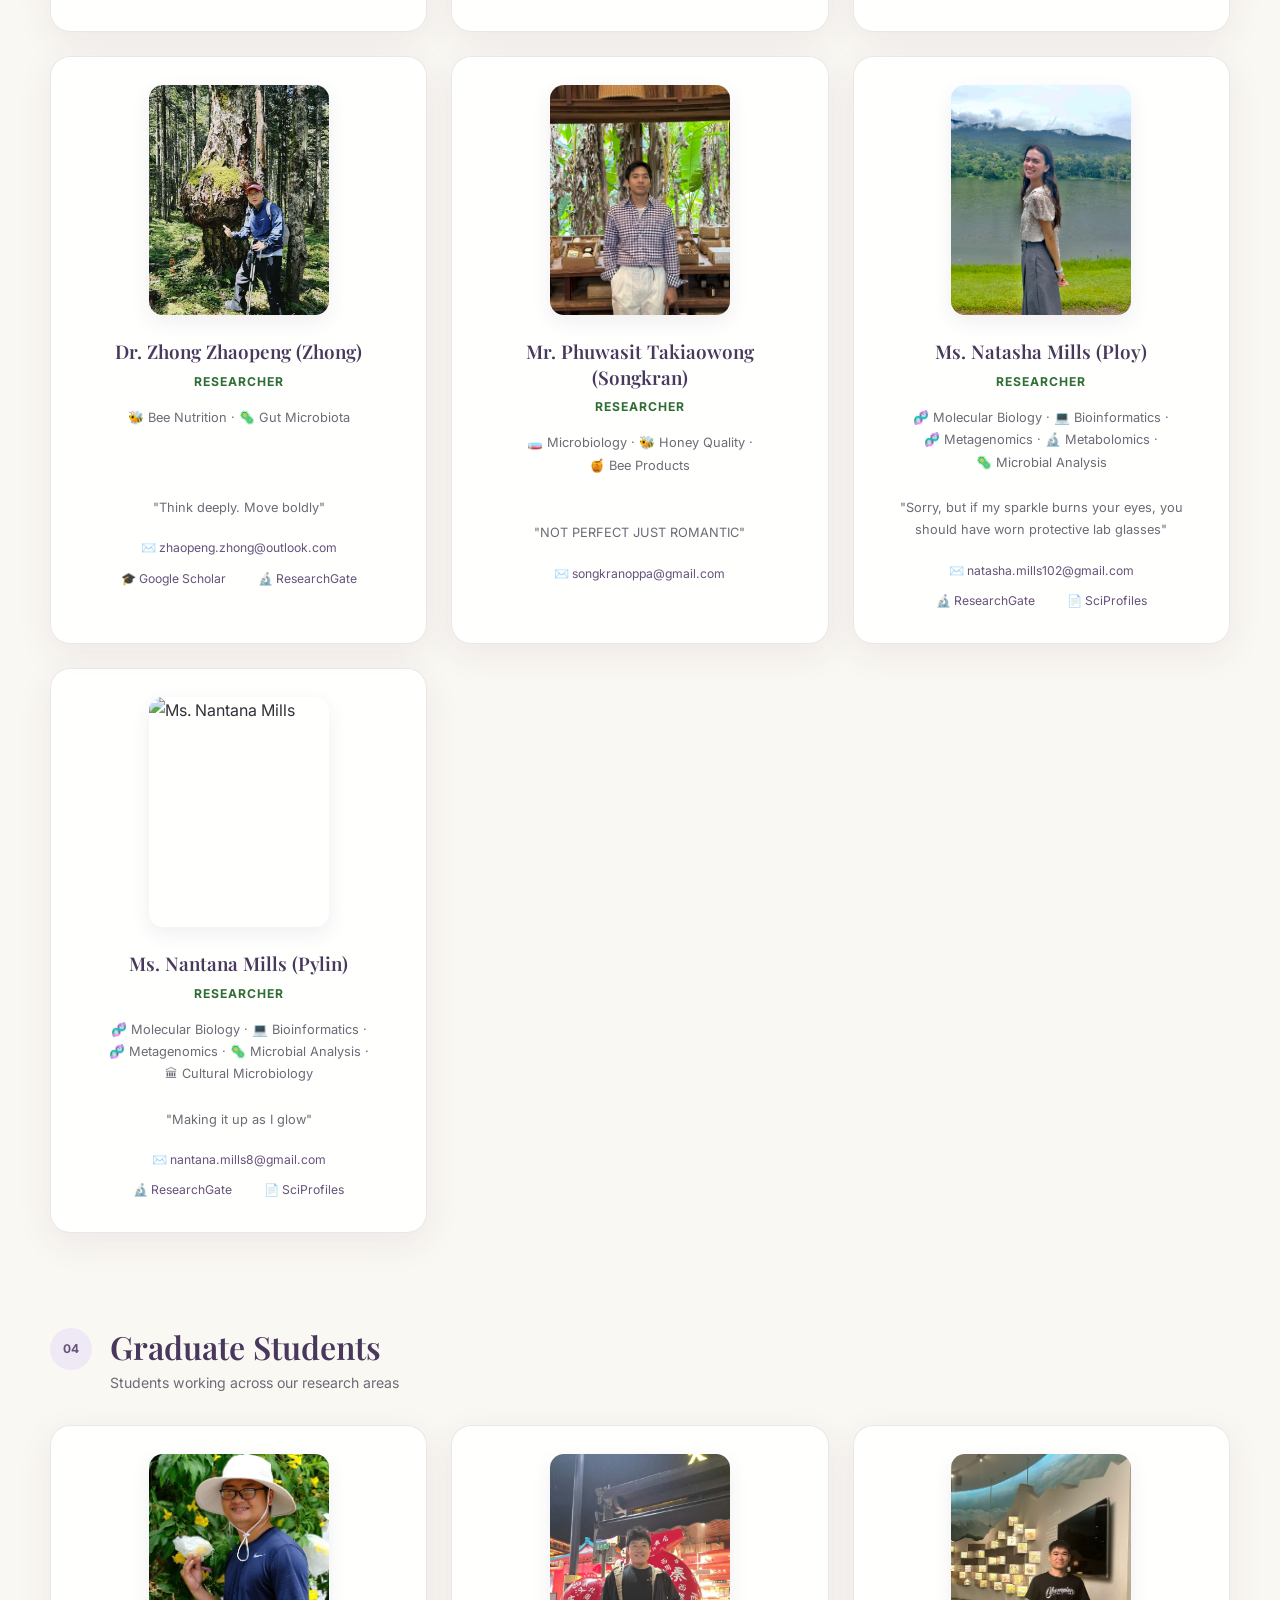
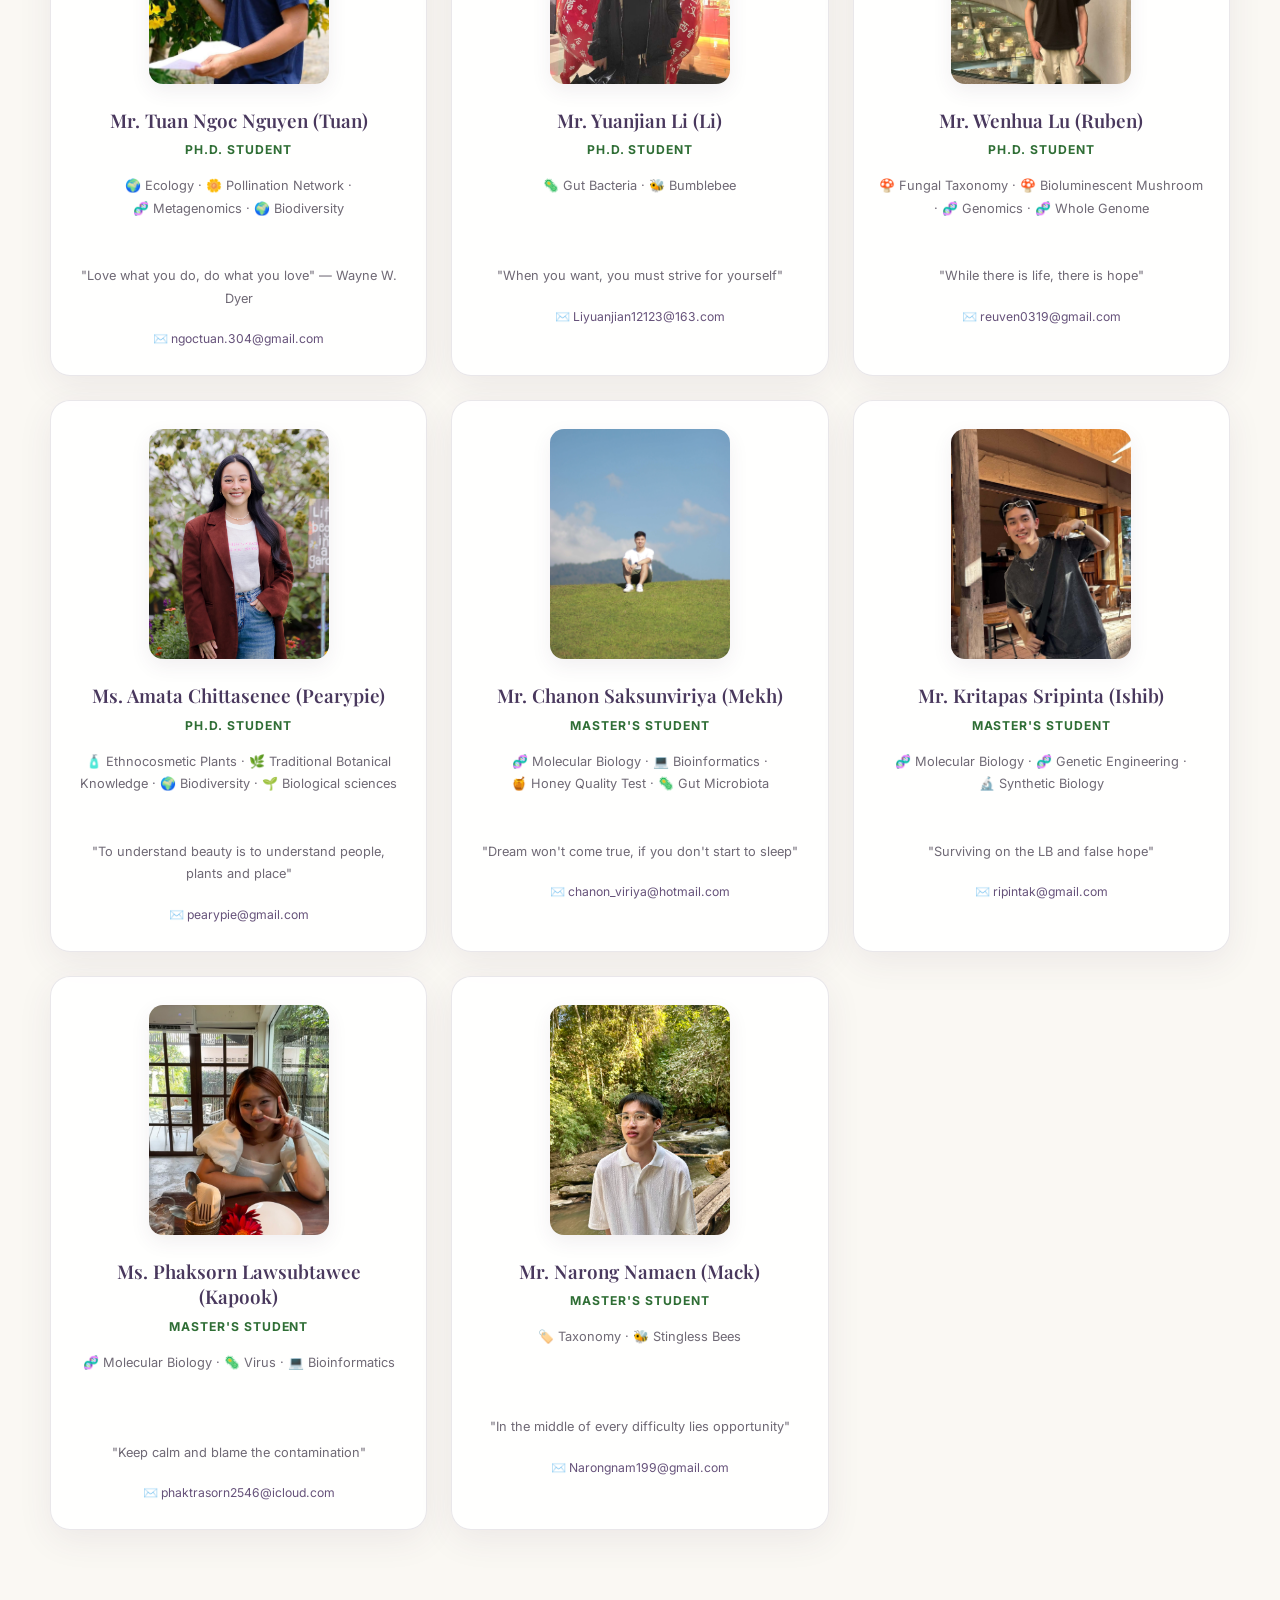
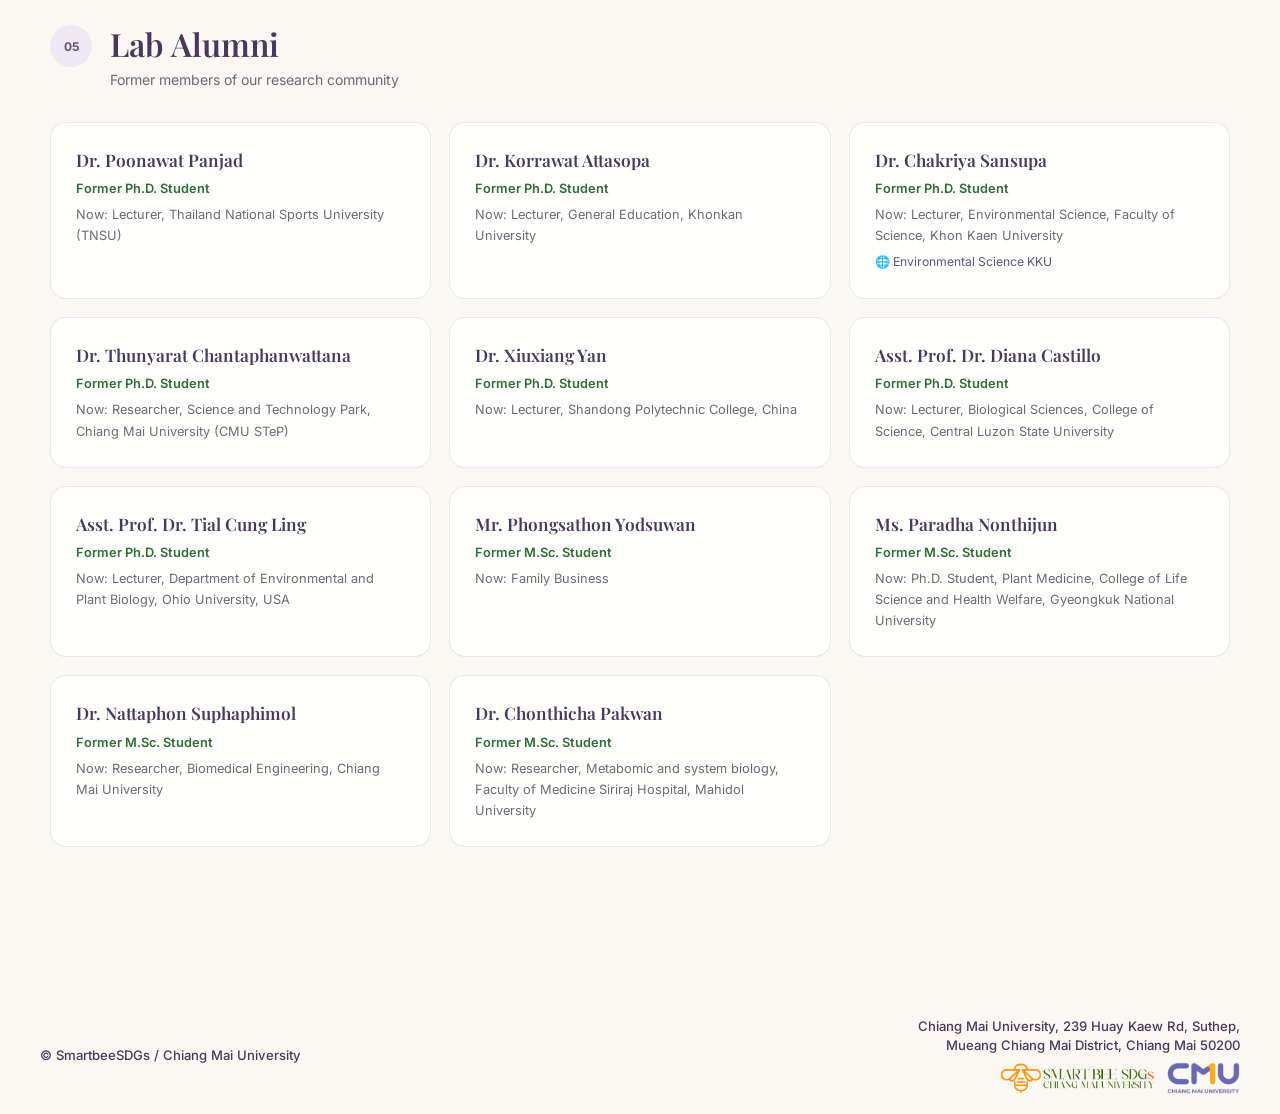
==== commit 9cd97a92: "Update Member2.html" ====
--- a/Member2.html
+++ b/Member2.html
@@ -1358,7 +1358,7 @@
                 <div class="member-info">
 
                     <h3>
-                        Mr. Phuwasit Takiaowong (Songkan)
+                        Mr. Phuwasit Takiaowong (Songkran)
                     </h3>
 
                     <p class="member-role">
